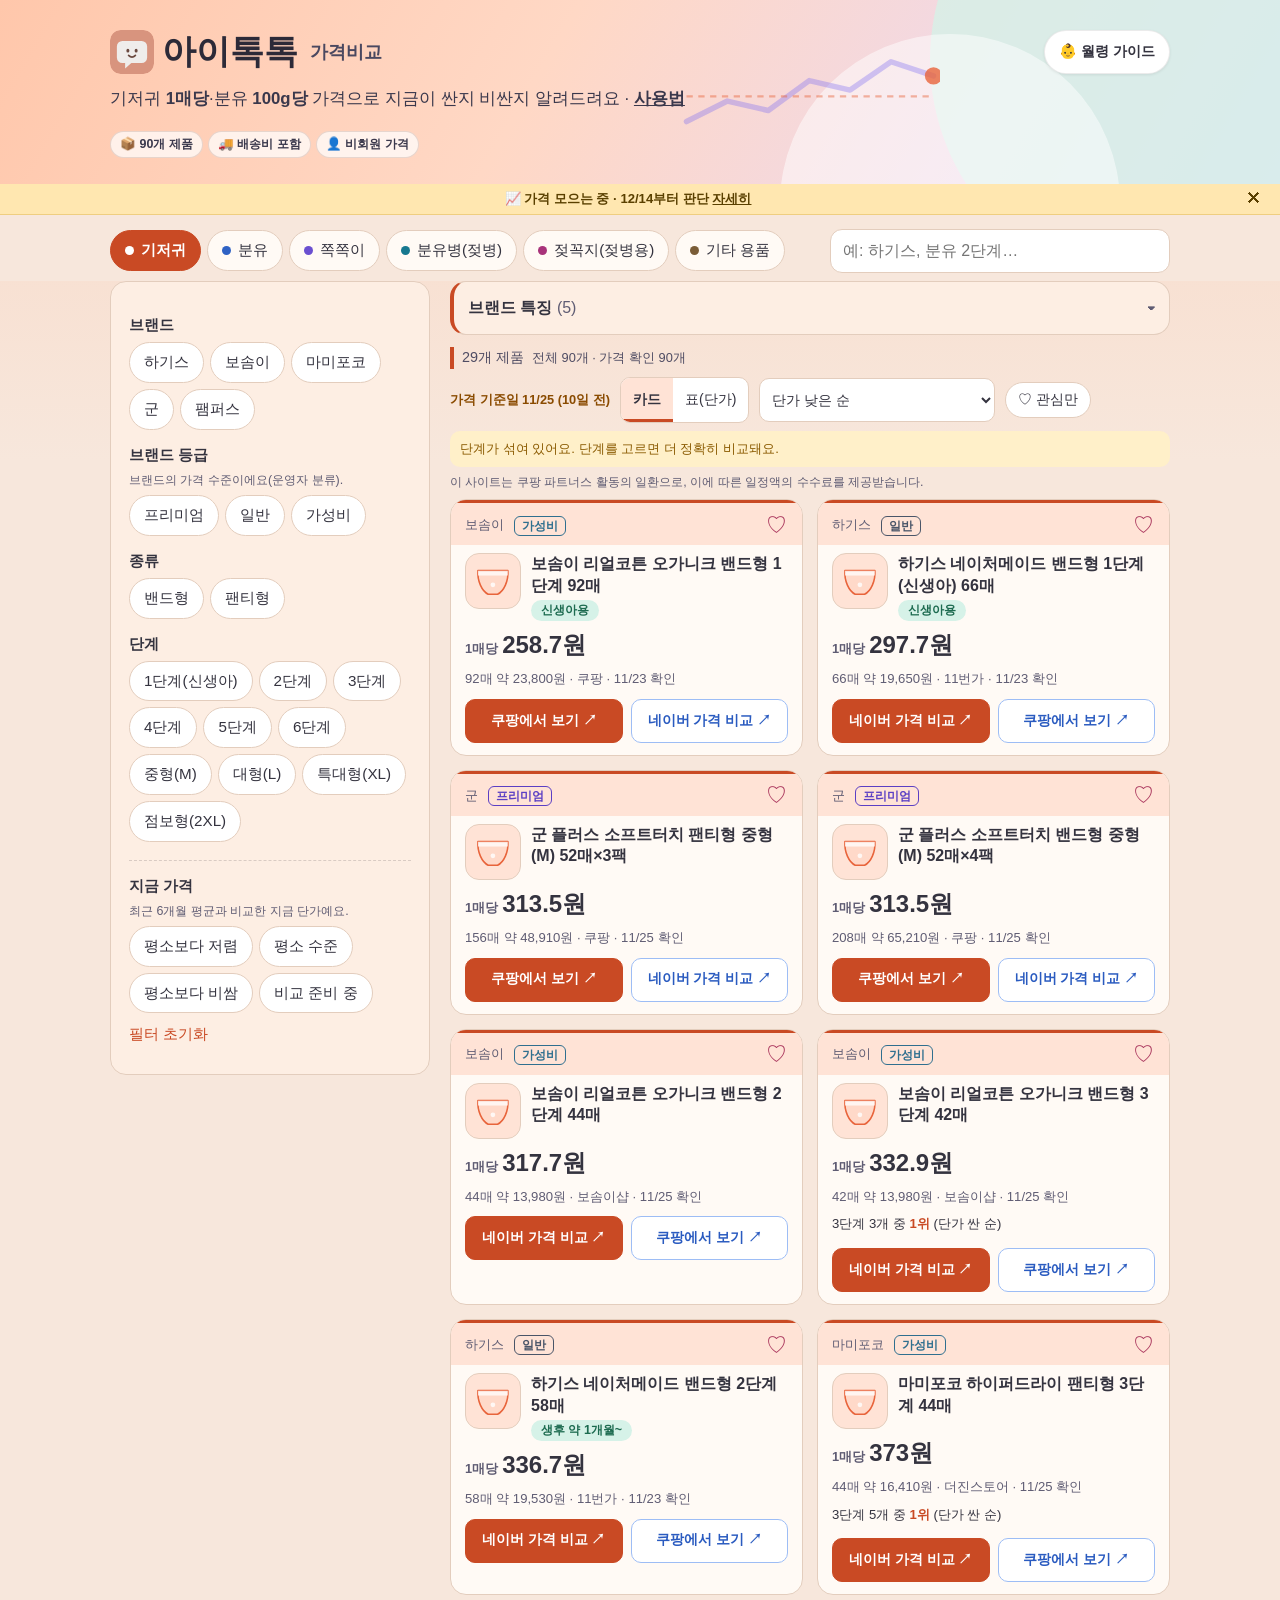
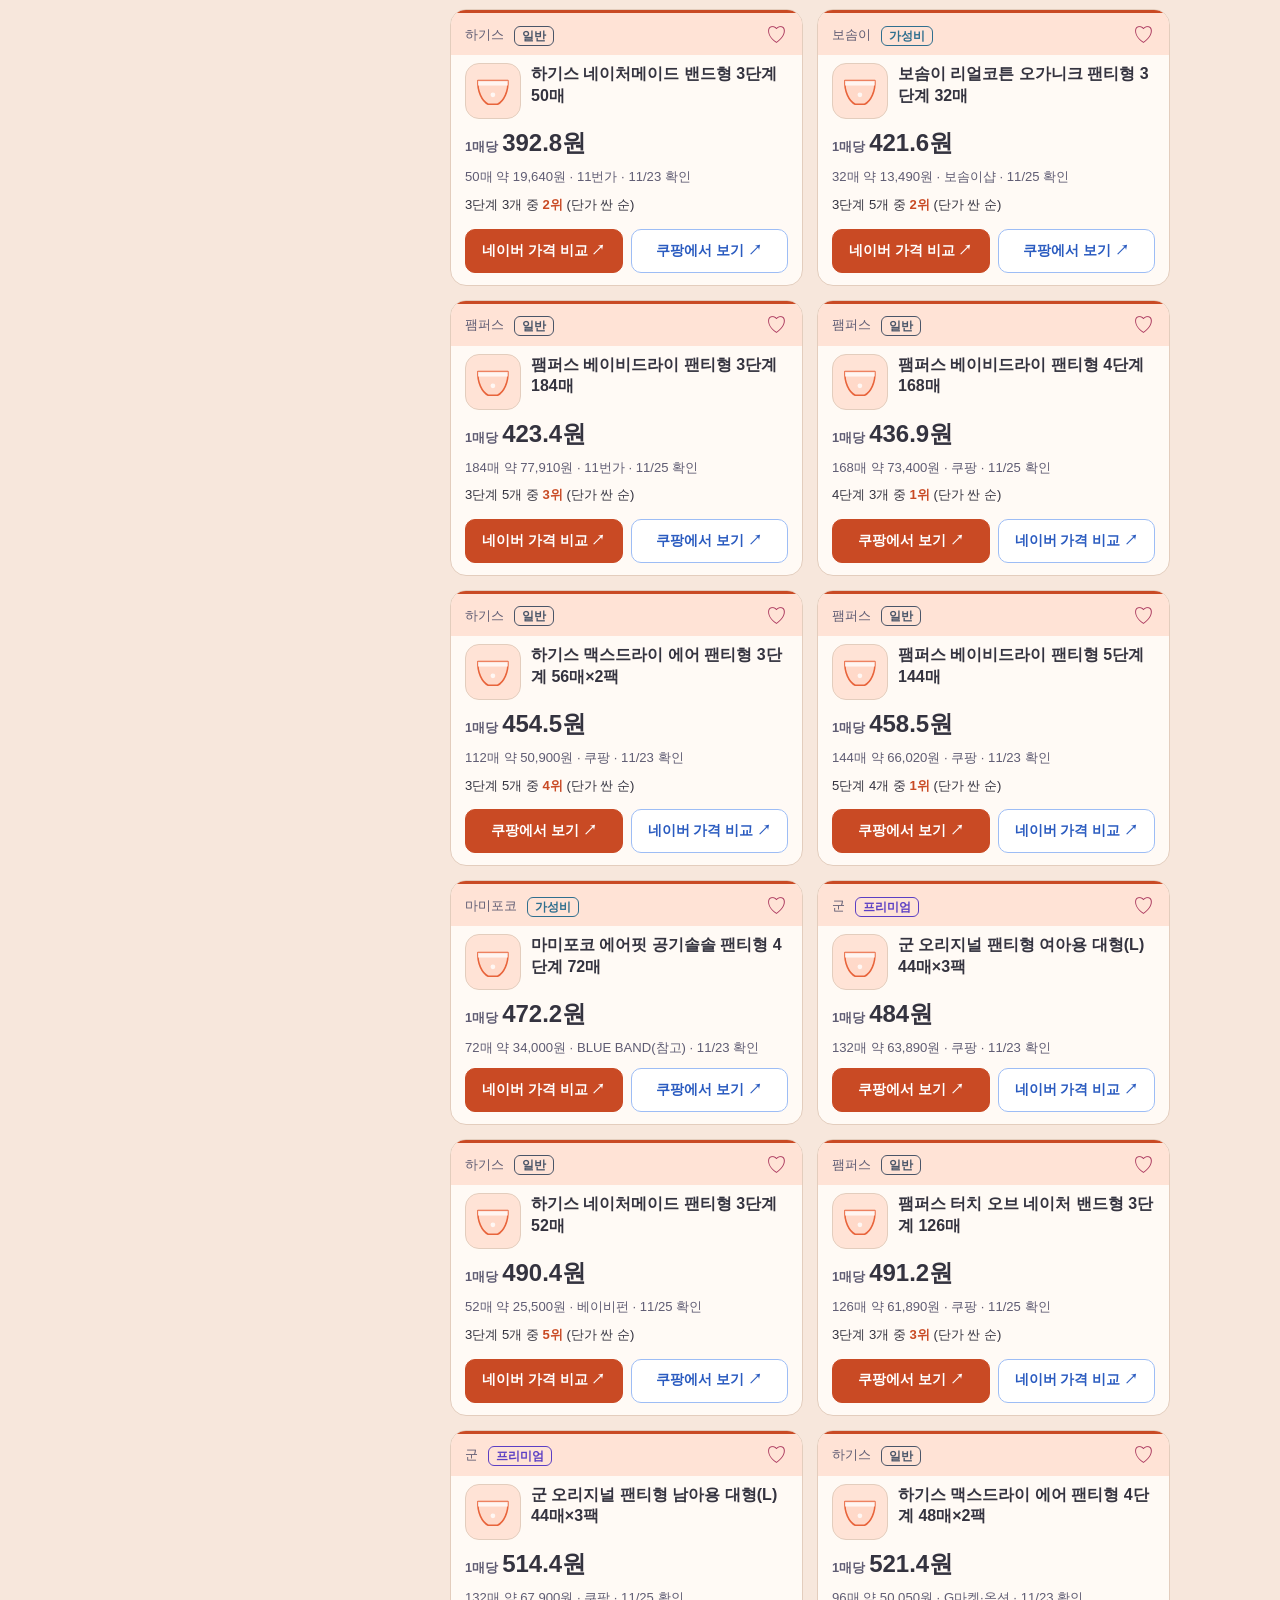
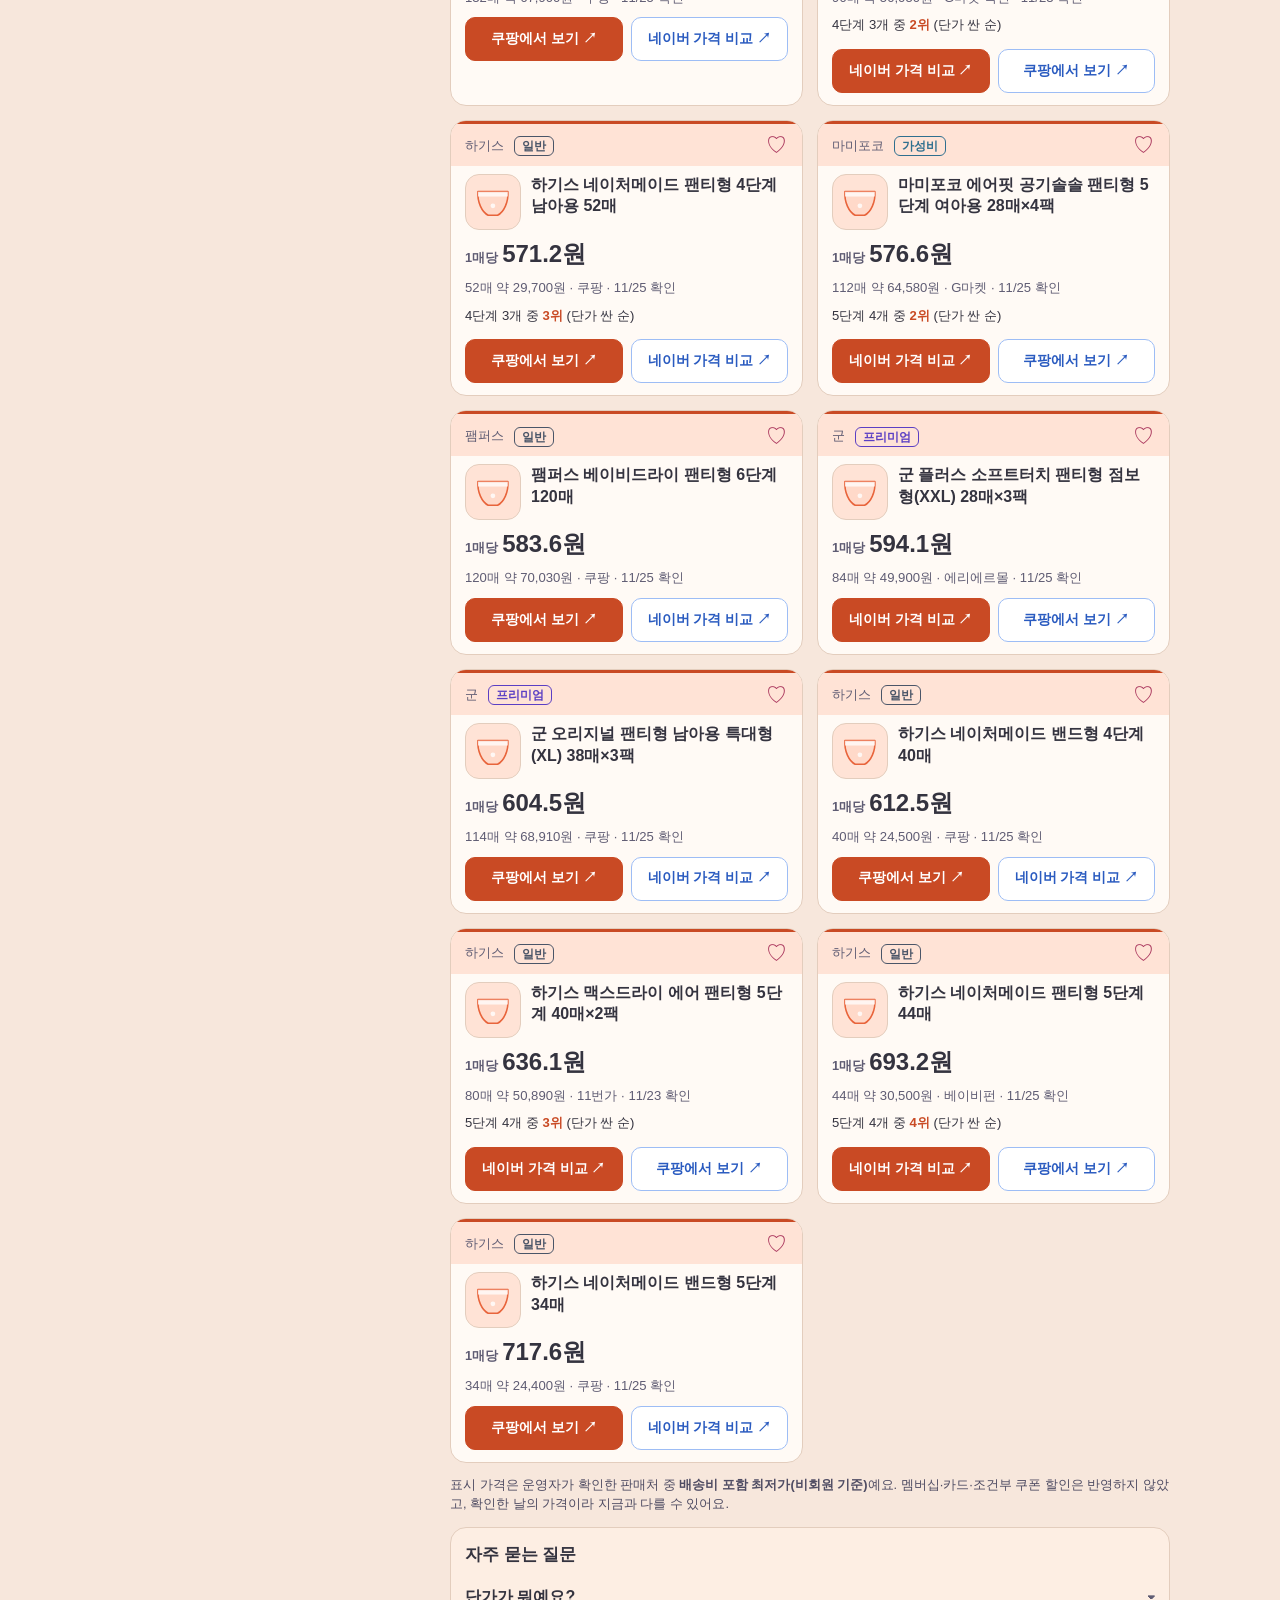
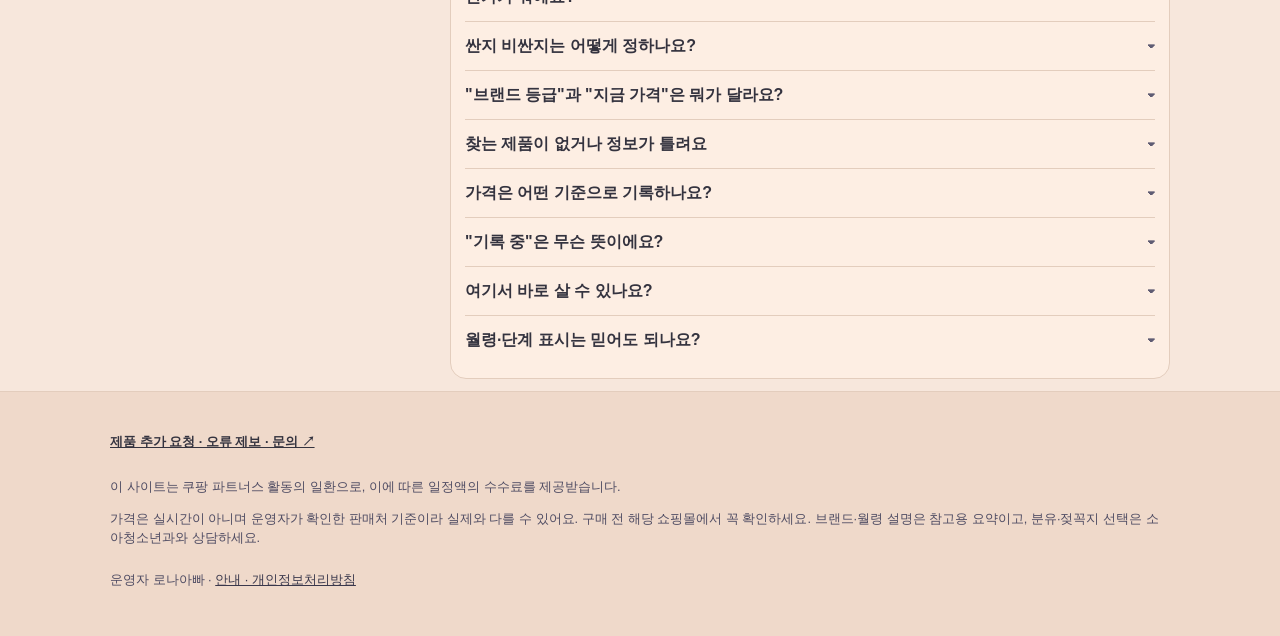
==== index.html @ 9c6a25cf "디자인 개선(흰 바탕 줄이기·배너 강화) 병합: 첫 화면 정리·모바일 표 변경과 충돌 해결 Co-Authored-By: Claude Sonnet 5.5 <noreply@anthro" ====
<!doctype html>
<html lang="ko">
<head>
  <meta charset="utf-8">
  <meta name="viewport" content="width=device-width, initial-scale=1, viewport-fit=cover">
  <title>아이톡톡 | 육아용품 가격비교</title>
  <meta name="theme-color" content="#d8947e">
  <meta property="og:type" content="website">
  <meta property="og:title" content="아이톡톡 – 육아용품 가격비교">
  <meta property="og:site_name" content="아이톡톡">
  <meta property="og:url" content="https://gain1541.github.io/my-website/">
  <meta property="og:locale" content="ko_KR">
  <meta property="og:image" content="https://gain1541.github.io/my-website/img/og.jpg">
  <meta property="og:image:width" content="1200">
  <meta property="og:image:height" content="630">
  <meta property="og:image:alt" content="아이톡톡 육아용품 가격비교">
  <meta name="twitter:card" content="summary_large_image">
  <meta property="og:description" content="기저귀 1매당·분유 100g당 가격으로 지금 사도 되는지 확인하세요.">
  <link rel="icon" href="data:image/svg+xml,%3Csvg xmlns=%22http://www.w3.org/2000/svg%22 viewBox=%220 0 64 64%22%3E%3Crect width=%2264%22 height=%2264%22 rx=%2215%22 fill=%22%23D8947E%22/%3E%3Cpath d=%22M18 16h28a8 8 0 0 1 8 8v16a8 8 0 0 1-8 8H31l-9 8v-8h-4a8 8 0 0 1-8-8V24a8 8 0 0 1 8-8z%22 fill=%22%23EFEDEB%22/%3E%3Cellipse cx=%2226%22 cy=%2230%22 rx=%222.2%22 ry=%222.8%22 fill=%22%236B4A40%22/%3E%3Cellipse cx=%2238%22 cy=%2230%22 rx=%222.2%22 ry=%222.8%22 fill=%22%236B4A40%22/%3E%3Cpath d=%22M27 37q5 5 10 0%22 stroke=%22%236B4A40%22 stroke-width=%222.4%22 fill=%22none%22 stroke-linecap=%22round%22/%3E%3C/svg%3E">
  <link rel="apple-touch-icon" href="img/icon-180.png">
  <meta name="description" content="아이톡톡 가격비교: 기저귀·분유·쪽쪽이·젖병 등 육아용품의 시장 최저 단가 추이를 보고, 지금 가격이 싼지 비싼지 확인하세요.">
  <link rel="stylesheet" href="css/style.css?v=20261127d">
</head>
<body>
  <header class="top">
    <div class="wrap top-in">
      <div>
        <h1><svg class="logo" aria-hidden="true" xmlns="http://www.w3.org/2000/svg" viewBox="0 0 64 64"><rect width="64" height="64" rx="15" fill="#D8947E"/><path d="M18 16h28a8 8 0 0 1 8 8v16a8 8 0 0 1-8 8H31l-9 8v-8h-4a8 8 0 0 1-8-8V24a8 8 0 0 1 8-8z" fill="#EFEDEB"/><ellipse cx="26" cy="30" rx="2.2" ry="2.8" fill="#6B4A40"/><ellipse cx="38" cy="30" rx="2.2" ry="2.8" fill="#6B4A40"/><path d="M27 37q5 5 10 0" stroke="#6B4A40" stroke-width="2.4" fill="none" stroke-linecap="round"/></svg>아이톡톡 <small>가격비교</small></h1>
        <p class="sub"><span class="long">기저귀 <b>1매당</b>·분유 <b>100g당</b> 가격으로 지금이 싼지 비싼지 알려드려요</span><span class="short"><b>1매당·100g당</b> 단가로 싼지 비싼지 확인</span> · <a href="#faq">사용법</a></p>
        <div class="hero-chips" id="heroChips" aria-label="이 사이트 기준"><span id="heroCount">📦 제품 추적 중</span><span>🚚 배송비 포함</span><span>👤 비회원 가격</span></div>
      </div>
      <button id="openGuide" class="gbtn" type="button" aria-haspopup="dialog">👶 월령 가이드</button>
    </div>
  </header>

  <div id="sampleNotice" class="notice" role="region" aria-label="안내" hidden>
    <span id="noticeText"></span>
    <button id="noticeClose" type="button" aria-label="안내 닫기">✕</button>
  </div>

  <div class="stick" id="stick" role="region" aria-label="카테고리와 검색">
    <div class="wrap">
      <nav class="tabs" id="tabs" aria-label="카테고리"></nav>
      <div class="bar">
        <label class="search">
          <span class="sr">검색</span>
          <input id="q" type="search" name="q" autocomplete="off" spellcheck="false" placeholder="예: 하기스, 분유 2단계…" enterkeyhint="search">
        </label>
        <button id="openFilter" class="fbtn" type="button" aria-haspopup="dialog">필터<span id="fCount" class="fcount" hidden></span></button>
      </div>
      <div class="quick" id="quick" aria-label="브랜드 빠른 선택"></div>
    </div>
  </div>

  <main class="wrap">
    <div class="layout">
      <aside class="side" id="side" aria-label="필터">
        <section class="panel" id="filters" role="dialog" aria-label="필터">
          <div class="sheet-head">
            <b>필터</b>
            <button id="sheetClose" type="button" aria-label="닫기">✕</button>
          </div>
          <div class="group"><b>브랜드</b><div class="chips" id="fBrand"></div></div>
          <div class="group"><b>브랜드 등급</b><p class="ghint">브랜드의 가격 수준이에요(운영자 분류).</p><div class="chips" id="fTier"></div></div>
          <div class="group"><b>종류</b><div class="chips" id="fType"></div></div>
          <div class="group"><b>단계</b><div class="chips" id="fStage"></div></div>
          <div class="group sep"><b>지금 가격</b><p class="ghint">최근 6개월 평균과 비교한 지금 단가예요.</p><div class="chips" id="fJudge"></div></div>
          <button id="reset" class="link" type="button">필터 초기화</button>
          <div class="sheet-foot">
            <button id="resetM" class="btn" type="button">초기화</button>
            <button id="applyM" class="btn primary" type="button">제품 보기</button>
          </div>
        </section>
      </aside>

      <div class="content">
        <details id="brandInfo" class="panel brandbox">
          <summary>브랜드 특징 <span id="brandCount" class="muted"></span></summary>
          <div class="brands" id="brands"></div>
        </details>

        <div class="crossnote" id="crossNote" role="status" hidden></div>
        <div class="listhead">
          <div class="lh-left"><div class="count" id="count" role="status" aria-live="polite"></div><div class="totals" id="totals"></div></div>
          <div class="lh-right">
            <span id="asof" class="asof" hidden></span>
            <div class="viewtoggle" id="viewToggle" role="group" aria-label="보기 방식"><button type="button" data-view="card" aria-pressed="true">카드</button><button type="button" data-view="table" aria-pressed="false">표(단가)</button></div>
            <label class="sortbox"><span class="sr">정렬</span><select id="sort"><option value="diff">평균 대비 싼 순</option><option value="unit">단가 낮은 순</option><option value="name">이름순</option></select></label>
            <button id="favToggle" class="achip fav" type="button" aria-pressed="false">♡ 관심만</button>
          </div>
        </div>
        <p class="sorthint" id="sortHint" hidden>단계가 섞여 있어요. 단계를 고르면 더 정확히 비교돼요.</p>
        <p class="affline" id="affTop" hidden></p>
        <div class="active" id="active"></div>
        <h2 class="sr">제품 목록</h2>
        <section class="grid" id="grid"><p class="empty">불러오는 중…</p></section>
        <p class="listnote">표시 가격은 운영자가 확인한 판매처 중 <b>배송비 포함 최저가(비회원 기준)</b>예요. 멤버십·카드·조건부 쿠폰 할인은 반영하지 않았고, 확인한 날의 가격이라 지금과 다를 수 있어요.</p>
        <div class="empty" id="empty" hidden>
          <p id="emptyMsg">조건에 맞는 제품이 없어요.</p>
          <p class="ghint">이렇게 찾아보세요: 카테고리를 눌러 전체 제품을 볼 수 있어요.</p>
          <div class="chips" id="emptySuggest"></div>
          <a class="btn req-link req-only" target="_blank" rel="noopener noreferrer" href="#" hidden>찾는 제품 요청하기</a>
          <button id="emptyReset" class="btn primary" type="button">필터 모두 지우기</button>
        </div>

        <section class="panel faq" id="faq">
          <h2>자주 묻는 질문</h2>
          <details>
            <summary>단가가 뭐예요?</summary>
            <p>팩 구성이 달라도 비교할 수 있게 <b>기저귀·물티슈는 1매당, 분유는 100g당, 젖병·쪽쪽이는 1개당</b> 가격으로 환산한 값이에요. 예를 들어 66매 19,650원이면 1매당 약 297.7원이에요.</p>
          </details>
          <details>
            <summary>싼지 비싼지는 어떻게 정하나요?</summary>
            <p>운영자가 확인한 판매처 중 <b>배송비 포함 최저가</b>를 단가로 기록하고, 최근 6개월 평균과 비교해요. 평균보다 5% 이상 낮으면 <span class="badge cheap">저렴</span>, 5% 이상 높으면 <span class="badge pricey">비쌈</span>, 그 사이는 <span class="badge normal">보통</span>이에요.</p>
          </details>
          <details>
            <summary>"브랜드 등급"과 "지금 가격"은 뭐가 달라요?</summary>
            <p><b>브랜드 등급</b>(프리미엄·일반·가성비)은 브랜드의 평소 가격 수준이라 잘 바뀌지 않아요. <b>지금 가격</b>(저렴·보통·비쌈)은 이 제품의 지금 단가가 <b>평소보다</b> 싼지를 보여줘서 날마다 달라질 수 있어요. 가성비 브랜드라도 지금은 비쌀 수 있고, 프리미엄 브랜드가 세일 중일 수도 있어요.</p>
          </details>
          <details class="req-only" hidden>
            <summary>찾는 제품이 없거나 정보가 틀려요</summary>
            <p>제품 추가 요청, 가격·정보 오류 제보, 문의를 받고 있어요. <a class="req-link" target="_blank" rel="noopener noreferrer" href="#">요청·제보하기 ↗</a><br>연락처는 답변이 꼭 필요할 때만 적어 주세요.</p>
          </details>
          <details>
            <summary>가격은 어떤 기준으로 기록하나요?</summary>
            <p>여러 쇼핑몰 중 <b>배송비를 포함한 최저가</b>를 기록해요. 멤버십(쿠팡 로켓와우 등) 혜택, 카드·적립, 조건부 쿠폰은 <b>빼고</b> 누구나 살 수 있는 가격(비회원 기준)으로 맞춰요(조건 없는 즉시할인은 포함). 그래서 <b>쿠팡 와우 회원은 로켓배송 상품의 배송비가 무료라 실제로는 더 저렴할 수 있어요.</b> 최저가를 낸 판매처는 제품 화면에 함께 표시해요.</p>
          </details>
          <details>
            <summary>"기록 중"은 무슨 뜻이에요?</summary>
            <p>가격 기록이 <b>4회 미만이거나 3주 미만</b>이면 정확한 비교가 어려워 판단을 미뤄요. 지금은 기록을 쌓는 중이라 대부분 이 상태예요. 현재 가격은 카드의 <b>네이버 가격 보기</b>로 바로 확인하세요.</p>
          </details>
          <details>
            <summary>여기서 바로 살 수 있나요?</summary>
            <p>아니요. 이 사이트는 가격을 비교해 알려드리고, 구매는 네이버·쿠팡으로 이동해서 해요. 쿠팡 링크는 쿠팡 파트너스 활동의 일환으로 운영자가 수수료를 받을 수 있어요. 가격은 실시간이 아니니 구매 전 꼭 확인하세요.</p>
          </details>
          <details>
            <summary>월령·단계 표시는 믿어도 되나요?</summary>
            <p>쇼핑몰 판매 페이지에 적힌 표기를 옮긴 참고용이에요. 아기마다 달라서 기저귀는 체중 기준을 포장에서 꼭 확인하세요.</p>
          </details>
        </section>
      </div>
    </div>
  </main>

  <footer class="foot">
    <div class="wrap">
      <p class="req-only" hidden><a class="req-link" target="_blank" rel="noopener noreferrer" href="#">제품 추가 요청 · 오류 제보 · 문의 ↗</a></p>
      <p id="affNote" hidden></p>
      <p>가격은 실시간이 아니며 운영자가 확인한 판매처 기준이라 실제와 다를 수 있어요. 구매 전 해당 쇼핑몰에서 꼭 확인하세요. 브랜드·월령 설명은 참고용 요약이고, 분유·젖꼭지 선택은 소아청소년과와 상담하세요.</p>
      <p class="policy-links">운영자 로나아빠 · <a href="policy.html">안내 · 개인정보처리방침</a></p>
    </div>
  </footer>

  <button id="toTop" class="fab" type="button" aria-label="맨 위로" hidden>↑</button>

  <div class="modal" id="modal" hidden>
    <div class="sheet" role="dialog" aria-modal="true" aria-labelledby="mTitle">
      <button class="close" id="mClose" aria-label="닫기">✕</button>
      <div id="mBody"></div>
    </div>
  </div>

  <div class="modal" id="guide" hidden>
    <div class="sheet" role="dialog" aria-modal="true" aria-labelledby="gTitle">
      <button class="close" id="gClose" aria-label="닫기">✕</button>
      <h2 id="gTitle">👶 월령 가이드</h2>
      <p class="gsub">우리 아기 월령을 고르면 맞는 제품을 한눈에 보여드려요.</p>
      <div class="chips gbands" id="gBands"></div>
      <div id="gBody"></div>
    </div>
  </div>

<div class="inq-modal" id="inqModal" hidden>
    <div class="inq-backdrop" data-inq-close></div>
    <div class="inq-card" role="dialog" aria-modal="true" aria-labelledby="inqTitle">
      <div class="inq-grab" aria-hidden="true"></div>
      <button class="inq-close" type="button" aria-label="닫기" data-inq-close>
        <svg viewBox="0 0 24 24" aria-hidden="true"><path d="M6 6l12 12M18 6L6 18"/></svg>
      </button>

      <form id="inqForm" novalidate action="https://docs.google.com/forms/d/e/1FAIpQLScT72Vj0wiB9EoNTeXDLYDiHyTHOZSI8apM4aVmS5r4zYrEsQ/formResponse" method="POST" target="inqSink">
        <h2 id="inqTitle">요청 · 문의</h2>
        <p class="inq-lead">1분이면 작성할 수 있어요 · 필수 항목만 채워 주세요</p>

        <fieldset class="inq-field">
          <legend>어떤 내용인가요? <b class="inq-req">*</b></legend>
          <div class="inq-chips" role="radiogroup" aria-label="문의 유형">
            <label class="inq-chip"><input type="radio" name="entry.431515580" value="제품 추가 요청" required><span>제품 추가 요청</span></label>
            <label class="inq-chip"><input type="radio" name="entry.431515580" value="가격·정보 오류 제보"><span>가격·정보 오류 제보</span></label>
            <label class="inq-chip"><input type="radio" name="entry.431515580" value="기타 문의"><span>기타 문의</span></label>
          </div>
        </fieldset>

        <div class="inq-field">
          <label for="inqProduct">제품명 또는 브랜드 <span class="inq-hint">선택</span></label>
          <input id="inqProduct" type="text" name="entry.1527196073" placeholder="예: 하기스 네이처메이드 4단계…" autocomplete="off">
        </div>

        <div class="inq-field">
          <label for="inqDetail">자세한 내용 <b class="inq-req">*</b> <span class="inq-hint">참고 링크·용량·단계를 함께 적어 주세요</span></label>
          <textarea id="inqDetail" name="entry.1979785717" required placeholder="예: 5단계 66매 구성도 같이 비교해 주세요…"></textarea>
        </div>

        <div class="inq-field">
          <label for="inqEmail">답변 받을 이메일 <span class="inq-hint">선택 · 답변이 필요할 때만</span></label>
          <input id="inqEmail" type="email" name="entry.225605618" placeholder="you@example.com" autocomplete="email" inputmode="email" spellcheck="false">
        </div>

        <div class="inq-hp" aria-hidden="true"><input type="text" name="inq_hp" tabindex="-1" autocomplete="off"></div>
        <input type="hidden" name="fvv" value="1">
        <input type="hidden" name="pageHistory" value="0">

        <p class="inq-err" id="inqErr" role="alert" hidden></p>
        <p class="inq-note">내용은 Google 설문(Google Forms)으로 전달돼요. 이메일은 선택 항목이며 답변 목적으로만 쓰고, 답변 후 삭제해요.</p>
        <button class="inq-submit" type="submit">보내기</button>
        <p class="inq-alt"><a href="https://docs.google.com/forms/d/e/1FAIpQLScT72Vj0wiB9EoNTeXDLYDiHyTHOZSI8apM4aVmS5r4zYrEsQ/viewform" target="_blank" rel="noopener noreferrer">전송이 안 되면 구글폼으로 직접 열기 ↗</a></p>
      </form>

      <div class="inq-done" id="inqDone" hidden>
        <div class="inq-done-ic" aria-hidden="true"><svg viewBox="0 0 24 24"><path d="M4.5 12.5l5.2 5L19.5 6.8"/></svg></div>
        <h2>잘 보냈어요!</h2>
        <p>확인 후 반영할게요.<br>이메일을 남기셨다면 필요할 때 연락드려요.</p>
        <div class="inq-done-actions">
          <button class="inq-btn inq-btn-primary" type="button" data-inq-close>닫기</button>
          <button class="inq-btn inq-btn-ghost" type="button" data-inq-again>하나 더 보내기</button>
        </div>
      </div>
    </div>
  </div>
  <iframe name="inqSink" id="inqSink" title="제출 결과" hidden></iframe>

  <script src="js/app.js?v=20261127d"></script>
  <script src="js/inquiry.js?v=20261127d" defer></script>
</body>
</html>
---- css/style.css ----
:root{
  --bg:#f7e7dc; --card:#fffaf5; --ink:#34333f; --muted:#5f5c73; --line:#e3cdbd;
  --peach:#ffe3d6; --mint:#d6f2e8; --sky:#dbe9ff; --lav:#e8e0ff;
  --cheap:#1d6f52; --cheap-bg:#d6f2e8; --pricey:#b3322e; --pricey-bg:#ffdcdc; --normal:#555a66; --normal-bg:#ececf1;
  --pend:#8a5a00; --pend-bg:#fff0c9;
  --accent:#c94a24; --radius:16px;
}
*{box-sizing:border-box}
html{-webkit-text-size-adjust:100%}
body{margin:0;background:var(--bg);color:var(--ink);font-family:-apple-system,BlinkMacSystemFont,"Apple SD Gothic Neo","Noto Sans KR","Malgun Gothic",sans-serif;line-height:1.5;font-size:16px}
.wrap{max-width:1100px;margin:0 auto;padding:0 14px}
.sr{position:absolute;width:1px;height:1px;overflow:hidden;clip:rect(0 0 0 0)}
.muted{color:var(--muted);font-weight:400}
button{font:inherit;color:inherit;cursor:pointer}
a{color:inherit}

.top{background:linear-gradient(135deg,var(--peach),var(--lav));padding:12px 0 10px}
.top h1{margin:0;font-size:1.2rem;line-height:1.3}
.sub{margin:2px 0 0;color:#4f4d63;font-size:.85rem}
.notice{position:relative;background:#fff3cd;color:#6b4e00;font-size:.82rem;padding:7px 40px 7px 14px;line-height:1.4}
.notice button{position:absolute;right:4px;top:50%;transform:translateY(-50%);width:36px;height:36px;border:0;background:none;font-size:1rem}

/* 상단 고정 바 */
.stick{position:sticky;top:0;z-index:20;background:var(--bg);border-bottom:1px solid var(--line);padding:8px 0 8px}
.tabs{display:flex;gap:6px;overflow-x:auto;scrollbar-width:none;padding-bottom:2px}
.tabs::-webkit-scrollbar,.quick::-webkit-scrollbar{display:none}
.tab{flex:0 0 auto;border:1px solid var(--line);background:var(--card);padding:8px 14px;min-height:40px;border-radius:999px;font-size:.95rem}
.tab.on{background:var(--accent);border-color:var(--accent);color:#fff;font-weight:700}
.bar{display:flex;gap:8px;margin-top:8px}
.search{flex:1;min-width:0}
input,select{font:inherit;font-size:16px;padding:0 12px;height:44px;border:1px solid var(--line);border-radius:12px;background:#fff;color:var(--ink);min-width:0;width:100%}
.fbtn{flex:0 0 auto;height:44px;padding:0 16px;border:1px solid var(--line);border-radius:12px;background:#fff;font-weight:700;display:flex;align-items:center;gap:6px}
.fcount{background:var(--accent);color:#fff;border-radius:999px;min-width:20px;height:20px;font-size:.75rem;display:inline-flex;align-items:center;justify-content:center;padding:0 6px}
.quick{display:flex;gap:6px;overflow-x:auto;scrollbar-width:none;margin-top:8px;padding-bottom:2px}

/* 칩 */
.chips{display:flex;flex-wrap:wrap;gap:6px}
.chip{border:1px solid var(--line);background:#fff;padding:8px 14px;min-height:40px;border-radius:999px;font-size:.95rem;white-space:nowrap}
.chip.on{background:var(--sky);border-color:#9dbdf5;font-weight:700}
.quick .chip{min-height:36px;padding:6px 13px;flex:0 0 auto}
.link{background:none;border:0;color:var(--accent);padding:10px 0;font-size:.95rem}

/* 패널 */
.panel{background:var(--card);border:1px solid var(--line);border-radius:var(--radius);padding:14px;margin-bottom:12px}
summary{cursor:pointer;font-weight:700;list-style:none;min-height:24px}
summary::-webkit-details-marker{display:none}
summary::after{content:"▾";float:right;color:var(--muted)}
details[open]>summary::after{content:"▴"}
.brands{display:grid;grid-template-columns:1fr;gap:10px;margin-top:10px}
.brand{background:var(--bg);border:1px solid var(--line);border-radius:12px;padding:12px}
.brand h3{margin:0;font-size:1rem}
.brand .tag{color:var(--muted);font-size:.85rem;margin:2px 0 6px}
.brand ul{margin:0;padding-left:18px;font-size:.88rem}
.how ul{margin:10px 0 0;padding-left:18px;font-size:.92rem}

/* 필터 패널: 모바일은 바텀시트 */
.field{display:flex;flex-direction:column;gap:4px;font-size:.9rem;color:var(--muted)}
.group{margin-top:14px}
.group>b{display:block;font-size:.92rem;margin-bottom:6px}
.side{display:none;position:fixed;inset:0;z-index:40;background:rgba(40,35,60,.5);align-items:flex-end}
.side.open{display:flex}
.side .panel{width:100%;max-height:88vh;overflow:auto;border-radius:20px 20px 0 0;margin:0;padding:16px 16px 0;border:0}
.sheet-head{display:flex;justify-content:space-between;align-items:center;margin-bottom:10px}
.sheet-head b{font-size:1.1rem}
.sheet-head button{border:0;background:var(--normal-bg);width:44px;height:44px;border-radius:50%}
.sheet-foot{position:sticky;bottom:0;background:#fff;display:flex;gap:8px;padding:12px 0 calc(12px + env(safe-area-inset-bottom));margin-top:8px;border-top:1px solid var(--line)}
.sheet-foot .btn{flex:1}
#reset{display:none}

/* 목록 */
.listhead{margin:4px 0 8px}
.count{color:var(--muted);font-size:.9rem}
.active{display:flex;flex-wrap:wrap;gap:6px;margin-top:6px}
.active:empty{display:none}
.achip{border:1px solid #9dbdf5;background:var(--sky);border-radius:999px;padding:4px 10px;font-size:.85rem;min-height:32px}
.grid{display:grid;grid-template-columns:1fr;gap:10px;margin-bottom:12px}
.card{background:var(--card);border:1px solid var(--line);border-radius:var(--radius);padding:12px 14px;cursor:pointer;display:flex;flex-direction:column;gap:6px}
.card:focus-visible{outline:3px solid #2f62c4}
.c-top,.c-mid,.c-bot{display:flex;align-items:center;justify-content:space-between;gap:10px}
.brandname{font-size:.82rem;color:var(--muted)}
.card h3{margin:0;font-size:1rem;line-height:1.35}
.price{font-size:1.5rem;font-weight:800;white-space:nowrap}
.price small{font-size:.8rem;color:var(--muted);font-weight:600;margin-right:4px}
.price.none{font-size:1.05rem;color:var(--muted)}
.unit{font-size:.82rem;color:var(--muted)}
.diff{font-size:.85rem;font-weight:700}
.diff.cheap{color:var(--cheap)}.diff.pricey{color:var(--pricey)}.diff.normal{color:var(--normal)}.diff.pending{color:var(--pend)}
.low{font-size:.78rem;color:var(--cheap);font-weight:700}
svg.spark{width:42%;max-width:130px;height:34px;flex:0 0 auto}
.mini{font-size:.85rem;color:#2a5bc0;font-weight:700;text-decoration:none;padding:8px 0 8px 10px;white-space:nowrap}
.card.nodata{background:#fffdfb}

.tier{display:inline-block;font-size:.74rem;font-weight:700;padding:1px 8px;border-radius:999px;vertical-align:middle;margin-left:4px}
.tier.hi{background:var(--lav);color:#5b3fc4}
.tier.mid{background:var(--sky);color:#2455a8}
.tier.low{background:var(--mint);color:var(--cheap)}
.badge{display:inline-block;padding:2px 10px;border-radius:999px;font-size:.78rem;font-weight:700;white-space:nowrap}
.badge.cheap{background:var(--cheap-bg);color:var(--cheap)}
.badge.pricey{background:var(--pricey-bg);color:var(--pricey)}
.badge.normal{background:var(--normal-bg);color:var(--normal)}
.badge.pending{background:var(--pend-bg);color:var(--pend)}

.empty{text-align:center;color:var(--muted);padding:28px 0}
.btn{text-align:center;text-decoration:none;padding:0 14px;min-height:46px;display:inline-flex;align-items:center;justify-content:center;border-radius:12px;border:1px solid var(--line);color:var(--ink);background:#fff;font-weight:700}
.btn.primary{background:var(--accent);border-color:var(--accent);color:#fff}
.foot{background:#fff;border-top:1px solid var(--line);padding:14px 0 24px;color:var(--muted);font-size:.8rem}
.fab{position:fixed;right:14px;bottom:calc(16px + env(safe-area-inset-bottom));width:46px;height:46px;border-radius:50%;border:0;background:var(--ink);color:#fff;font-size:1.2rem;z-index:15;box-shadow:0 4px 12px rgba(0,0,0,.25)}

/* 상세(바텀시트) */
.modal{position:fixed;inset:0;background:rgba(40,35,60,.5);display:flex;align-items:flex-end;justify-content:center;z-index:50}
.modal[hidden]{display:none}
.sheet{background:#fff;width:100%;max-width:720px;max-height:92vh;overflow:auto;border-radius:20px 20px 0 0;padding:18px 16px 0;position:relative}
.close{position:absolute;right:12px;top:12px;border:0;background:var(--normal-bg);width:44px;height:44px;border-radius:50%;font-size:1rem}
.sheet h2{margin:0 44px 4px 0;font-size:1.1rem}
.stats{display:grid;grid-template-columns:repeat(2,1fr);gap:8px;margin:12px 0}
.stat{background:var(--bg);border-radius:12px;padding:10px}
.stat small{color:var(--muted);display:block;font-size:.78rem}
.stat b{font-size:1.05rem}
svg.chart{width:100%;height:auto;display:block;background:var(--bg);border-radius:12px}
.verdict{margin:8px 0;padding:10px 12px;border-radius:12px;font-weight:700}
.verdict.cheap{background:var(--cheap-bg);color:var(--cheap)}
.verdict.pricey{background:var(--pricey-bg);color:var(--pricey)}
.verdict.normal{background:var(--normal-bg);color:var(--normal)}
.verdict.pending{background:var(--pend-bg);color:var(--pend)}
.basis{font-size:.8rem;color:var(--muted);margin:8px 0 0}
.btns{display:flex;gap:8px;flex-wrap:wrap;position:sticky;bottom:0;background:#fff;padding:10px 0 calc(10px + env(safe-area-inset-bottom));margin-top:10px;border-top:1px solid var(--line)}
.btns .btn{flex:1 1 140px}
table{width:100%;border-collapse:collapse;margin:8px 0;font-size:.9rem}
th,td{padding:8px 6px;border-bottom:1px solid var(--line);text-align:left}
th{color:var(--muted);font-weight:600;font-size:.8rem}
td.r,th.r{text-align:right}
.binfo{margin:12px 0;font-size:.88rem;background:var(--bg);border-radius:12px;padding:10px 12px}
.binfo ul{margin:4px 0 0;padding-left:18px}

@media (min-width:600px){
  .grid{grid-template-columns:repeat(2,1fr)}
  .brands{grid-template-columns:repeat(2,1fr)}
}
@media (min-width:900px){
  .wrap{padding:0 20px}
  .top{padding:24px 0 20px}.top h1{font-size:2rem}.sub{font-size:1rem}
  .stick{position:static;border:0;padding-top:14px}
  .quick,.fbtn,.sheet-head,.sheet-foot,#sheetClose{display:none}
  .bar{max-width:420px}
  .layout{display:grid;grid-template-columns:320px minmax(0,1fr);gap:20px;align-items:start}
  .side{display:block;position:sticky;top:12px;inset:auto;background:none;max-height:calc(100vh - 24px);overflow:auto;z-index:1}
  .side .panel{max-height:none;border-radius:var(--radius);border:1px solid var(--line);padding:18px;margin-bottom:0}
  #reset{display:inline-block}
  .grid{grid-template-columns:repeat(auto-fill,minmax(240px,1fr));gap:14px}
  .modal{align-items:center}
  .sheet{border-radius:20px;padding-bottom:6px}
  .stats{grid-template-columns:repeat(4,1fr)}
  .fab{display:none}
}

.fcount[hidden]{display:none}
@media (max-width:899px){
  .stick{transition:transform .2s ease}
  .stick.hide{transform:translateY(-100%)}
}

/* 쿠팡 파트너스 안내: 버튼 바로 아래, 작지만 읽을 수 있는 크기 */
.btns .aff{flex-basis:100%;margin:0;text-align:center;font-size:.75rem;line-height:1.35;color:var(--muted)}

/* 개선: 목록 머리, 관심, 월령, FAQ */
.listhead{display:flex;flex-wrap:wrap;align-items:center;justify-content:space-between;gap:8px}
.lh-right{display:flex;align-items:center;gap:10px}
.asof{font-size:.8rem;color:var(--muted)}
.achip.fav{min-height:36px;padding:4px 12px;background:#fff;border-color:var(--line)}
.achip.fav.on{background:#ffe3ea;border-color:#f2a3b8;color:#a8325a;font-weight:700}
.c-right{display:flex;align-items:center;gap:4px}
.heart{border:0;background:none;font-size:1.3rem;line-height:1;padding:8px;margin:-8px -8px -8px 0;color:#a8325a;min-width:40px;min-height:40px}
.heart.on{color:#d6336c}
.age{align-self:flex-start;font-size:.78rem;background:var(--mint);color:#1d6b50;border-radius:999px;padding:1px 10px;font-weight:600}
.sheet h2+.age{margin:4px 0 0;display:inline-block}
.sub a{color:inherit;font-weight:700}
.btns .aff.warn{color:#8a5a00;font-weight:600}
.faq h2{margin:0 0 6px;font-size:1.05rem}
.faq details{border-top:1px solid var(--line);padding:2px 0}
.faq details:first-of-type{border-top:0}
.faq summary{padding:10px 0;font-weight:600}
.faq p{margin:0 0 12px;font-size:.92rem}
.stick .wrap{max-width:1100px}
.notice{text-align:center}
@media (min-width:900px){
  .stick .wrap{display:flex;align-items:center;gap:16px}
  .stick .tabs{flex:1}
  .stick .bar{margin:0;width:340px;max-width:none;flex:0 0 auto}
  .notice{padding-left:20px;padding-right:44px}
}

.sub .long{display:none}
@media (min-width:600px){.sub .long{display:inline}.sub .short{display:none}}

/* 제품 썸네일(아이콘/사진) */
.c-main{display:flex;gap:10px;align-items:flex-start}
.c-text{min-width:0;display:flex;flex-direction:column;gap:4px;align-items:flex-start}
.thumb{position:relative;flex:0 0 auto;width:56px;height:56px;border-radius:14px;background:#fff7f1;border:1px solid var(--line);overflow:hidden;display:flex;align-items:center;justify-content:center}
.thumb svg{width:70%;height:70%}
.thumb img{position:absolute;inset:0;width:100%;height:100%;object-fit:contain;background:#fff}
.thumb.formula{background:#f1f6ff}.thumb.pacifier{background:#f6f2ff}.thumb.bottle,.thumb.wipes{background:#f0fbf6}.thumb.tube{background:#fff2f5}
.thumb.big{width:84px;height:84px;border-radius:18px}
.m-head{display:flex;gap:12px;align-items:flex-start;margin-right:44px}
.m-head h2{margin-right:0}

/* 월령 가이드 */
.top-in{display:flex;align-items:center;justify-content:space-between;gap:10px}
.gbtn{flex:0 0 auto;border:1px solid rgba(0,0,0,.08);background:#fff;border-radius:999px;padding:9px 14px;min-height:44px;font-weight:700;font-size:.9rem;box-shadow:0 1px 3px rgba(0,0,0,.08)}
#guide .sheet{padding-bottom:18px}
#guide h2{margin:0 44px 2px 0}
#guide .gsub{padding-right:48px}
.gsub{margin:0 0 10px;color:var(--muted);font-size:.9rem}
.gbands{position:sticky;top:-18px;background:#fff;padding:8px 0;z-index:2}
.gsec{margin-top:16px}
.gsec h3{margin:0;font-size:1.02rem}
.gtip{margin:2px 0 6px;font-size:.85rem;color:var(--muted)}
.gempty{margin:6px 0;font-size:.88rem;color:var(--pend);background:var(--pend-bg);border-radius:10px;padding:8px 10px}
.axis{display:grid;grid-template-columns:1fr 120px;gap:10px;font-size:.75rem;color:var(--muted)}
.axis div{display:flex;justify-content:space-between}
.gitem{display:grid;grid-template-columns:1fr 120px;gap:10px;align-items:center;width:100%;text-align:left;background:#fff;border:1px solid var(--line);border-radius:12px;padding:10px 12px;margin-top:6px}
.gname{font-size:.92rem;line-height:1.35;min-width:0}
.gname small{display:block;color:var(--muted);font-size:.75rem}
.gname .age{font-style:normal;display:inline-block;margin-left:4px;font-size:.75rem;background:var(--mint);color:#1d6b50;border-radius:999px;padding:0 8px;font-weight:600}
.bar2{position:relative;height:10px;background:#efe6e0;border-radius:6px}
.bar2 i{position:absolute;top:0;bottom:0;background:var(--accent);border-radius:6px}
.bar2 i.open{background:linear-gradient(90deg,var(--accent),rgba(232,100,59,.25))}
.bar2 .hl{position:absolute;top:-4px;bottom:-4px;border:2px solid #7c6cf0;border-radius:6px;background:rgba(124,108,240,.12)}
@media (max-width:420px){.top h1{font-size:1.1rem}.gbtn{padding:8px 12px;font-size:.85rem}}

.top-in{display:grid;grid-template-columns:1fr auto;align-items:center;column-gap:10px}
.top-in>div{display:contents}
.top-in h1{grid-column:1;grid-row:1}
.gbtn{grid-column:2;grid-row:1}
.top-in .sub{grid-column:1/-1;grid-row:2}

/* 기저귀 체중 기준표 */
.wtable{margin:6px 0 8px;border:1px solid var(--line);border-radius:12px;padding:2px 12px;background:#fffdfb}
.wtable summary{padding:10px 0;font-weight:700;font-size:.92rem}
.wrow{margin:0 0 12px}
.wrow>b{font-size:.9rem}
.wchips{display:flex;flex-wrap:wrap;gap:6px;margin:6px 0 4px}
.wchips span{background:#fff;border:1px solid var(--line);border-radius:10px;padding:4px 10px;font-size:.85rem}
.wchips em{font-style:normal;color:var(--muted);margin-right:6px;font-size:.78rem}
.wrow small{display:block;color:var(--muted);font-size:.76rem;line-height:1.4}
.wnote{margin:6px 0;font-size:.82rem;color:var(--muted)}
.wnote.warn{color:var(--pend);background:var(--pend-bg);border-radius:10px;padding:8px 10px;margin-bottom:12px}

.top h1 small{font-size:.55em;font-weight:600;color:#5a5870;margin-left:4px;letter-spacing:0}

.top h1{display:flex;align-items:center;gap:8px}
.top h1 .logo{width:32px;height:32px;flex:0 0 auto;border-radius:8px}
@media (min-width:900px){.top h1 .logo{width:44px;height:44px;border-radius:11px}}

/* 브랜드 등급(고정 속성)과 지금 가격(변하는 판단) 구분 */
.tier{background:transparent;border:1px solid currentColor;border-radius:6px;font-weight:600;padding:0 7px;margin-left:6px}
.tier.hi{color:#5b3fc4;background:transparent}
.tier.mid{color:#4a5568;background:transparent}
.tier.low{color:#2f6f8f;background:transparent}
.ghint{margin:0 0 6px;font-size:.78rem;color:var(--muted);line-height:1.35}
.group.sep{margin-top:18px;padding-top:14px;border-top:1px dashed #d9cbc3}

[hidden]{display:none!important}
.req-inline{color:#2a5bc0;font-weight:700}
.foot .req-link{color:var(--ink);font-weight:700}

/* ===== 요청·문의 모달 (모바일은 바텀시트) ===== */
.inq-btn{display:inline-flex;align-items:center;justify-content:center;gap:6px;min-height:46px;padding:0 18px;border-radius:12px;border:1px solid var(--line);background:#fff;color:var(--ink);font:inherit;font-weight:700;text-decoration:none;cursor:pointer}
.inq-btn-primary{background:var(--accent);border-color:var(--accent);color:#fff}
.inq-modal{position:fixed;inset:0;z-index:80;display:flex;align-items:flex-end;justify-content:center}
.inq-backdrop{position:absolute;inset:0;background:rgba(40,35,60,.5)}
.inq-card{position:relative;background:#fff;width:100%;max-width:560px;max-height:92vh;overflow:auto;border-radius:20px 20px 0 0;padding:16px 18px calc(18px + env(safe-area-inset-bottom));box-shadow:0 -8px 30px rgba(40,35,60,.18);animation:inqUp .22s ease-out}
@keyframes inqUp{from{transform:translateY(18px);opacity:.6}to{transform:none;opacity:1}}
@media (prefers-reduced-motion:reduce){.inq-card{animation:none}}
.inq-grab{width:40px;height:4px;border-radius:2px;background:#ded3cc;margin:0 auto 12px}
.inq-close{position:absolute;right:14px;top:14px;width:44px;height:44px;border:0;border-radius:50%;background:var(--normal-bg,#ececf1);color:#6a6373;display:grid;place-items:center;cursor:pointer}
.inq-close svg{width:16px;height:16px;fill:none;stroke:currentColor;stroke-width:2;stroke-linecap:round}
.inq-card h2{margin:2px 44px 4px 0;font-size:1.15rem}
.inq-lead{margin:0 0 14px;color:var(--muted);font-size:.85rem}
.inq-field{margin:0 0 14px;padding:0;border:0}
.inq-field legend,.inq-field>label{display:block;padding:0;font-size:.92rem;font-weight:700;margin-bottom:7px}
.inq-hint{font-weight:400;font-size:.78rem;color:var(--muted)}
.inq-req{color:var(--accent)}
.inq-chips{display:flex;flex-wrap:wrap;gap:8px}
.inq-chip{position:relative;display:inline-flex;align-items:center;min-height:44px;padding:0 16px;border:1px solid var(--line);border-radius:999px;background:#fff;font-size:.92rem;cursor:pointer}
.inq-chip input{position:absolute;opacity:0;width:1px;height:1px;margin:0}
.inq-chip.on{background:var(--accent);border-color:var(--accent);color:#fff;font-weight:700}
.inq-chip:focus-within{outline:3px solid #9dbdf5;outline-offset:2px}
.inq-card input[type=text],.inq-card input[type=email],.inq-card textarea{width:100%;border:1px solid #e7dcd5;border-radius:12px;padding:12px;background:#fffdfb;font:inherit;font-size:16px;color:var(--ink)}
.inq-card input[type=text],.inq-card input[type=email]{height:auto}
.inq-card textarea{min-height:96px;resize:vertical;line-height:1.5}
.inq-card input:focus,.inq-card textarea:focus{outline:0;border-color:var(--accent);box-shadow:0 0 0 3px rgba(232,100,59,.15)}
.inq-hp{position:absolute;left:-9999px;width:1px;height:1px;overflow:hidden}
.inq-err{margin:0 0 10px;color:var(--pricey,#c23b37);font-size:.85rem;font-weight:700}
.inq-note{margin:0 0 8px;color:var(--muted);font-size:.78rem;line-height:1.4}
.inq-submit{width:100%;min-height:50px;border:0;border-radius:12px;background:var(--accent);color:#fff;font:inherit;font-size:1rem;font-weight:800;cursor:pointer}
.inq-submit:disabled{opacity:.6;cursor:progress}
.inq-alt{margin:10px 0 0;text-align:center;font-size:.82rem}
.inq-alt a{color:#2a5bc0}
.inq-done{text-align:center;padding:18px 4px 6px}
.inq-done-ic{width:56px;height:56px;margin:0 auto 10px;border-radius:50%;background:var(--mint);display:grid;place-items:center}
.inq-done-ic svg{width:28px;height:28px;fill:none;stroke:var(--cheap,#23805f);stroke-width:2.4;stroke-linecap:round;stroke-linejoin:round}
.inq-done h2{margin:0 0 6px}
.inq-done p{margin:0 0 16px;color:var(--muted);font-size:.9rem;line-height:1.5}
.inq-done-actions{display:flex;gap:8px;justify-content:center}
@media (min-width:900px){.inq-modal{align-items:center}.inq-card{border-radius:20px;padding:24px 26px 22px;animation:none}.inq-grab{display:none}}

.basis.wow{color:var(--pend);font-weight:600}

.age.fit{background:var(--lav);color:#4b3aa8}
.note-line{background:#fff8ec;border-radius:10px;padding:8px 10px;color:#6b4e00;margin:8px 0 0}

.thumb.steril{background:#f6f2ff}.thumb.nipple{background:#fff4ee}

.age.inc{background:#fff0c9;color:#8a5a00}

/* 헤더 배경 장식: 공유 이미지와 같은 톤의 부드러운 원 + 가격 추이 선 (장식 전용, 글자 영역은 건드리지 않음) */
.top{position:relative;overflow:hidden;isolation:isolate}
.top::before{content:"";position:absolute;z-index:-1;right:-70px;top:-90px;width:260px;height:260px;border-radius:50%;background:#d6f2e8;opacity:.8}
.top::after{content:"";position:absolute;z-index:-1;right:70px;bottom:-110px;width:200px;height:200px;border-radius:50%;background:#fff;opacity:.5}
.top .wrap{position:relative;z-index:1}
body{background:linear-gradient(180deg,#fff1ea 0,var(--bg) 380px) no-repeat,var(--bg)}
@media (min-width:900px){
  .top::before{right:-110px;top:-170px;width:460px;height:460px}
  .top::after{right:160px;bottom:-190px;width:340px;height:340px}
}
@media (min-width:1200px){
  .top .wrap{background:url("data:image/svg+xml,%3Csvg xmlns='http://www.w3.org/2000/svg' viewBox='0 0 330 150'%3E%3Cpath d='M8 110 L60 84 L112 96 L164 58 L216 70 L268 34 L322 52' fill='none' stroke='%237c6cf0' stroke-width='7' stroke-linecap='round' stroke-linejoin='round' opacity='.35'/%3E%3Ccircle cx='322' cy='52' r='11' fill='%23e8643b' opacity='.8'/%3E%3Cline x1='8' y1='78' x2='322' y2='78' stroke='%23e8643b' stroke-width='3' stroke-dasharray='8 7' opacity='.45'/%3E%3C/svg%3E") no-repeat right 250px center/260px 118px}
}

/* ===== 카테고리(섹션)별 포인트 색 =====
   dark: 흰 글자와 대비 4.5:1 이상 / soft: 배경용 연한 색.
   초록(저렴)·빨강(비쌈)·노랑(기록 중)은 판단 배지에만 쓰므로 카테고리 색에서 제외. CTA 버튼은 브랜드 색 유지. */
:root{--cat:#c94a24;--cat-soft:#ffe3d6}
body[data-cat="diaper"]{--cat:#c94a24;--cat-soft:#ffe3d6}
body[data-cat="formula"]{--cat:#2f62c4;--cat-soft:#dbe9ff}
body[data-cat="pacifier"]{--cat:#6a4fd0;--cat-soft:#e8e0ff}
body[data-cat="bottle"]{--cat:#17788f;--cat-soft:#d3eef5}
body[data-cat="nipple"]{--cat:#a8327a;--cat-soft:#fbe0ef}
body[data-cat="etc"]{--cat:#7a5c36;--cat-soft:#f1e6d6}
.tab[data-cat="diaper"]{--c:#c94a24}.tab[data-cat="formula"]{--c:#2f62c4}.tab[data-cat="pacifier"]{--c:#6a4fd0}
.tab[data-cat="bottle"]{--c:#17788f}.tab[data-cat="nipple"]{--c:#a8327a}.tab[data-cat="etc"]{--c:#7a5c36}
.tab{display:inline-flex;align-items:center;gap:7px}
.tab::before{content:"";width:9px;height:9px;border-radius:50%;background:var(--c);flex:0 0 auto}
.tab.on{background:var(--c);border-color:var(--c);color:#fff}
.tab.on::before{background:#fff}
body[data-cat] .card{box-shadow:inset 0 3px 0 var(--cat)}
body[data-cat] .thumb{background:var(--cat-soft)}
body[data-cat] .chip.on,body[data-cat] .achip:not(.fav){background:var(--cat-soft);border-color:var(--cat)}
body[data-cat] .count{border-left:4px solid var(--cat);padding-left:8px}
body[data-cat] .brandbox{border-left:4px solid var(--cat)}
body[data-cat] .stick{border-bottom-color:var(--cat-soft)}

/* 접근성: 카드 제목 버튼, 검색 안내 */
.card-open{all:unset;cursor:pointer;display:block;font:inherit;color:inherit;line-height:1.35}
.card-open:focus-visible{outline:3px solid #2f62c4;outline-offset:3px;border-radius:6px}
.c-name{margin:0;font-size:1rem}
.crossnote{margin:6px 0 10px;font-size:.88rem;color:var(--muted)}
.crossnote .xcat{margin:2px 4px 2px 0;border:1px solid var(--line);background:#fff;border-radius:999px;padding:6px 12px;min-height:36px;font-weight:700;color:var(--ink)}
#empty .chips{justify-content:center;margin:8px 0 12px}

.asof.stale{color:#8a4b00;font-weight:700}
.unk{margin-top:8px}
.unk summary{padding:8px 0;font-weight:700;font-size:.9rem;color:var(--muted);cursor:pointer}
.gitem.nobar{grid-template-columns:1fr}
.foot a{display:inline-block;padding:10px 0;text-decoration:underline}
.foot .policy-links{margin-top:4px}

/* ---- 4단계: 순위·정렬·터치·글자 크기 ---- */
.rank{font-size:.82rem;color:var(--ink);margin:2px 0 4px}
.rank b{color:var(--cat,var(--accent))}
.peers{margin:14px 0;padding:12px;border:1px solid var(--line);border-radius:12px;background:#fff}
.peers ol{list-style:none;margin:8px 0 0;padding:0}
.peers li{display:flex;justify-content:space-between;gap:10px;padding:6px 0;font-size:.88rem;border-bottom:1px dashed var(--line)}
.peers li.me{font-weight:800;background:var(--cat-soft,#f6efe9)}
.peers li em{font-style:normal;white-space:nowrap}
.sortbox select{min-height:44px;border:1px solid var(--line);border-radius:10px;background:#fff;padding:0 8px;font-size:.9rem}
.sorthint{font-size:.82rem;color:var(--pend);background:var(--pend-bg);border-radius:10px;padding:8px 10px;margin:6px 0}
.tabs.more{-webkit-mask-image:linear-gradient(to right,#000 88%,transparent);mask-image:linear-gradient(to right,#000 88%,transparent)}
#toast{position:fixed;left:50%;bottom:24px;transform:translate(-50%,20px);background:#2b2a33;color:#fff;padding:10px 16px;border-radius:999px;font-size:.9rem;opacity:0;pointer-events:none;transition:opacity .2s,transform .2s;z-index:300;max-width:90vw;word-break:break-all}
#toast.show{opacity:1;transform:translate(-50%,0)}
.btn.share{flex:1 1 100%}
@media (pointer:coarse),(max-width:899px){
  .tab,.chip,.quick .chip,.achip,.achip.fav,.fbtn,.heart,.card-open{min-height:44px}
  .chip,.quick .chip{min-width:44px}
  .heart{min-width:44px;display:inline-flex;align-items:center;justify-content:center}
  .mini{display:inline-flex;align-items:center;min-height:44px;padding:0 0 0 10px}
  summary{min-height:44px;display:flex;align-items:center;justify-content:space-between}
  .foot a,.faq summary,.wtable summary,.unk summary{min-height:44px}
}
.tier,.gname small,.wrow small{font-size:.75rem}
.top h1 small{font-size:max(.55em,12px)}
.sub a,.foot .req-link{display:inline-block;padding:13px 4px;margin:-13px -4px}
.foot .req-link{margin:0;padding:13px 0}
#noticeClose{min-width:44px;min-height:44px}
.faq p a{display:inline-block;padding:13px 2px;margin:-13px -2px}

/* 움직임 줄이기: 사용자가 OS에서 '동작 줄이기'를 켜면 모든 전환·애니메이션을 끕니다 */
@media (prefers-reduced-motion:reduce){*,*::before,*::after{transition:none!important;animation:none!important;scroll-behavior:auto!important}}
/* 스크롤 연쇄 방지(시트·모달 끝에서 뒤 페이지가 같이 움직이지 않게) */
.side .panel,.sheet,.inq-card{overscroll-behavior:contain}
/* 가격·단가 숫자 자릿수 정렬 */
.price,.unit,.stat b,.peers li em,.diff,.badge,.count{font-variant-numeric:tabular-nums}
/* 포커스 링: 흰 배경에서 3:1 이상 대비 */
:focus-visible{outline:3px solid #2f62c4;outline-offset:2px}
/* 노치·가로 모드 안전 영역 */
body{padding-left:env(safe-area-inset-left);padding-right:env(safe-area-inset-right)}

/* 폰 가로 모드(화면 높이가 낮을 때): 상단 바가 화면의 40%를 차지하므로 고정하지 않고 스크롤과 함께 올라가게 합니다 */
@media (max-height:500px) and (orientation:landscape){
  .stick{position:static;transform:none!important}
}

/* 카드 하단: 판매처에 맞춘 버튼 2개(가격을 낸 곳이 앞), 기록 중 문구 반복 제거 */
.c-note{margin-top:2px}
.c-cta{display:flex;gap:8px;margin-top:4px}
.cta{flex:1 1 0;display:inline-flex;align-items:center;justify-content:center;min-height:44px;padding:0 8px;border-radius:10px;border:1px solid #9dbdf5;background:#fff;color:#2a5bc0;font-size:.85rem;font-weight:700;text-decoration:none;white-space:nowrap}
.cta:first-child{background:var(--accent,#c94a24);border-color:var(--accent,#c94a24);color:#fff}
.affline{font-size:.78rem;color:var(--muted);margin:2px 0 8px}
#favToggle{white-space:nowrap}

/* 모바일: 브랜드를 고르지 않았으면 '브랜드 특징'을 목록 아래(FAQ 위)로 */
@media (max-width:899px){
  .content{display:flex;flex-direction:column}
  .content>.brandbox.late{order:1}
  .content>.faq{order:2}
}

/* 2026-11-25 벤치마킹 반영: 전 기록 대비 변동, 표 보기, 면책 문구, 직구 라벨 */
.lh-left{display:flex;flex-direction:column;gap:2px}
.totals{font-size:.8rem;color:var(--muted);padding-left:12px}
.chg{font-size:.82rem;font-weight:700;color:var(--ink)}
.chg.flat{font-weight:400;color:var(--muted)}
.age.orig{background:#fff;border:1px solid #b9a79a;color:#5a4a3f}
.listnote{font-size:.8rem;color:var(--muted);line-height:1.5;margin:4px 0 14px}
.viewtoggle{display:inline-flex;border:1px solid var(--line);border-radius:10px;overflow:hidden;background:#fff}
.viewtoggle button{border:0;background:none;padding:0 12px;min-height:44px;font-size:.88rem;color:var(--ink)}
.viewtoggle button[aria-pressed="true"]{background:var(--cat-soft,#f6efe9);font-weight:800;box-shadow:inset 0 -3px 0 var(--cat,var(--accent))}
.grid.tbl{display:block}
.tablewrap{overflow-x:auto;border:1px solid var(--line);border-radius:12px;background:#fff}
.tablewrap:focus-visible{outline:3px solid #2f62c4}
.ptable{min-width:760px;margin:0;font-variant-numeric:tabular-nums}
.ptable thead th{position:sticky;top:0;background:#fff;white-space:nowrap}
.ptable tbody tr{cursor:pointer}
.ptable tbody tr:hover{background:var(--cat-soft,#f6efe9)}
.ptable tbody th{font-weight:400;color:var(--ink);font-size:.9rem;min-width:200px;max-width:280px}
.ptable small{display:block;font-size:.78rem;color:var(--muted)}
.ptable td{white-space:nowrap;vertical-align:top}
.ptable td.r,.ptable th.r{text-align:right}
.ptable td:last-child{padding-right:12px}

.lh-right{flex-wrap:wrap}
.viewtoggle{flex:0 0 auto;white-space:nowrap}
.viewtoggle button{white-space:nowrap}
@media (max-width:899px){.lh-right .asof{flex-basis:100%;order:3}}
.ptable{min-width:640px}
.ptable thead th,.ptable td,.ptable tbody th{padding:8px 8px}
.ptable tbody th{min-width:170px;max-width:230px}

/* 모바일: 카드/표 보기 전환을 한 줄 전체 너비로 키워 터치하기 쉽게 */
@media (max-width:899px){
  .lh-right .viewtoggle{flex:1 1 100%;order:1}
  .viewtoggle button{flex:1 1 50%;min-height:48px;font-size:.95rem}
}

/* 첫 화면 정리: 안내는 한 줄 + '자세히', 제품 수는 한 줄, 기록 1회 상세는 값 2칸 */
.nmore summary{display:block;list-style:none;cursor:pointer;padding:6px 0}
.nmore summary::-webkit-details-marker{display:none}
.nmore summary::after{content:none}
.nmore p{margin:0 0 4px}
.listhead .lh-left{display:flex;flex-direction:row;flex-wrap:wrap;align-items:center;column-gap:8px}
#sampleNotice{padding-top:0;padding-bottom:0}
.totals{padding-left:0}
@media (min-width:900px){.stats.two{grid-template-columns:repeat(2,1fr)}}
/* 모바일: 단계 버튼이 바로 위에 있어 섞임 안내는 생략 */
@media (max-width:899px){.active .achip[data-k=stage]{display:none}.sorthint.has-quick{display:none}}

/* 모바일 표(단가): 가로 스크롤 대신 한 상품을 한 칸으로. 이름·단가 / 판매처·확인일·구성 */
@media (max-width:899px){
  .ptable{display:block;min-width:0;width:100%}
  .ptable thead{position:absolute;width:1px;height:1px;overflow:hidden;clip-path:inset(50%)}
  .ptable tbody{display:block}
  .ptable tbody tr{display:grid;grid-template-columns:auto auto minmax(0,1fr) auto;column-gap:8px;align-items:baseline;padding:10px 12px;border-bottom:1px solid var(--line)}
  .ptable tbody th,.ptable tbody td{display:block;padding:0;border:0;min-width:0;max-width:none}
  .ptable tbody th{grid-area:1/1/2/4}
  .ptable .t-price{grid-area:1/4}
  .ptable .t-price b{font-size:1.05rem}
  .ptable .t-seller{grid-area:2/1;white-space:normal;max-width:130px}
  .ptable .t-date{grid-area:2/2}
  .ptable .t-date::after{content:" 확인"}
  .ptable .t-pack{grid-area:2/3/3/5}
  .ptable .t-pack small{display:inline;margin-left:4px}
  .ptable .t-seller,.ptable .t-date,.ptable .t-pack{font-size:.8rem;color:var(--muted)}
  .ptable .t-chg{grid-area:3/1/4/4}
  .ptable .t-judge{grid-area:3/4;justify-self:end}
  .ptable .t-none{grid-area:2/1/3/5}
  .ptable .t-empty{display:none}
}

/* 2026-11-26 디자인 개선: 흰 바탕을 줄이고(따뜻한 베이지·카드 윗줄 색), 배너를 더 꽉 차 보이게. 글자 대비는 4.5:1 이상 유지 */
body{background:linear-gradient(180deg,#f9d7c4 0,var(--bg) 460px) no-repeat,var(--bg)}
.top{background:linear-gradient(120deg,#ffc7ab 0%,#ffd8c5 42%,#e6d9ff 100%);padding:16px 0 14px}
.top h1{font-size:1.35rem;color:#2c2a38}
.sub{color:#3a384c;font-size:.9rem}
.top h1 small{color:#4a4860}
.hero-chips{display:flex;flex-wrap:wrap;gap:6px;margin:10px 0 0}
.hero-chips span{background:rgba(255,255,255,.72);border:1px solid rgba(120,80,60,.18);border-radius:999px;padding:4px 11px;font-size:.8rem;font-weight:700;color:#3a384c;white-space:nowrap}
.top-in .hero-chips{grid-column:1/-1;grid-row:3}
@media (min-width:900px){.top{padding:30px 0 26px}.top h1{font-size:2.1rem}.sub{font-size:1.05rem}.hero-chips span{font-size:.88rem;padding:5px 13px}}
.notice{background:#ffe7b0;border-bottom:1px solid #efce80;color:#5a4000}
.panel,.sheet-foot{background:#fdeee3}
.side .panel{background:#fdeee3}
.sheet,.btns,.gbands{background:var(--card)}
body[data-cat] .card{overflow:hidden;box-shadow:none;background:var(--card)}
.card.nodata{background:#fffdfb}
.card .c-top{margin:-12px -14px 2px;padding:10px 14px 8px;background:var(--cat-soft);border-top:3px solid var(--cat)}
.hero-chips{gap:5px}
.hero-chips span{padding:3px 9px;font-size:.78rem}
.tablewrap{background:var(--card)}
.ptable thead th{background:#f6e0d2}
.foot{background:#efd9ca;color:#4f4c63}
.foot a{color:#3a384c}
.listnote,.totals,.count,.asof{color:#4f4c63}
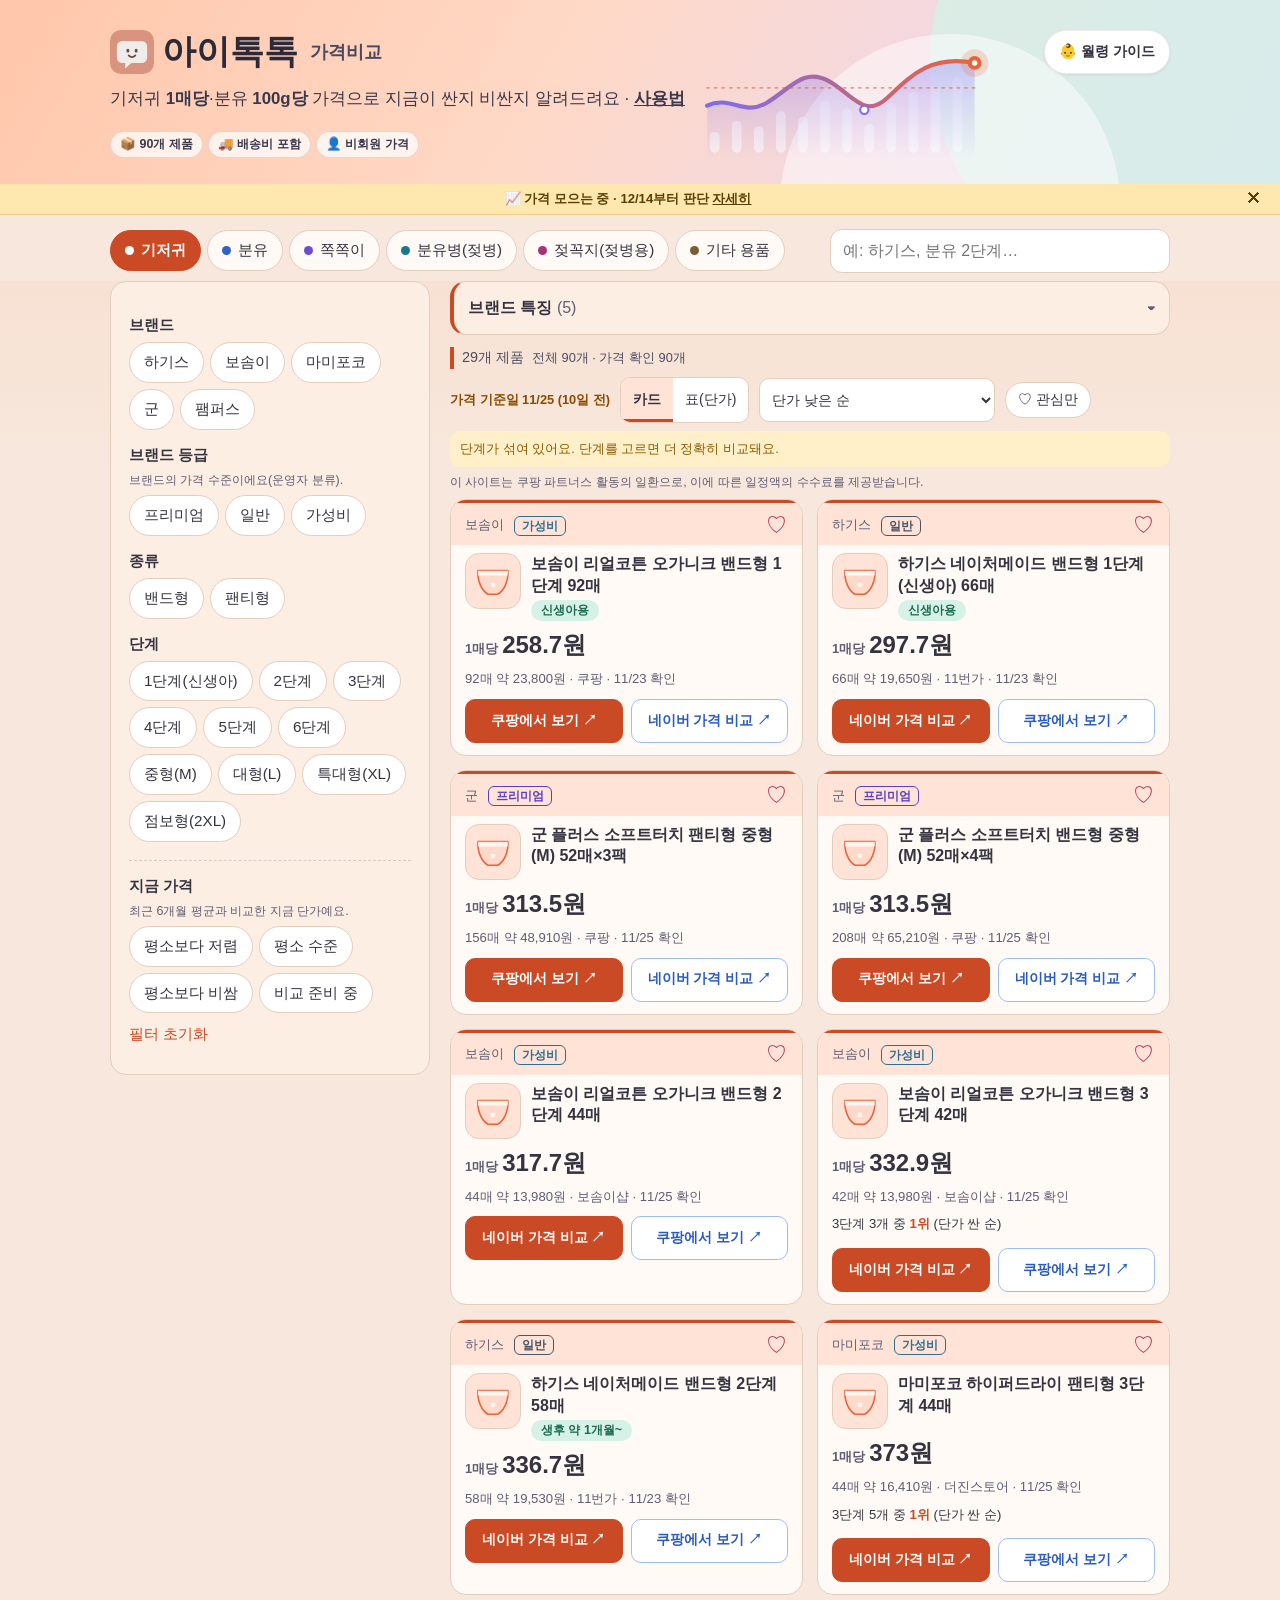
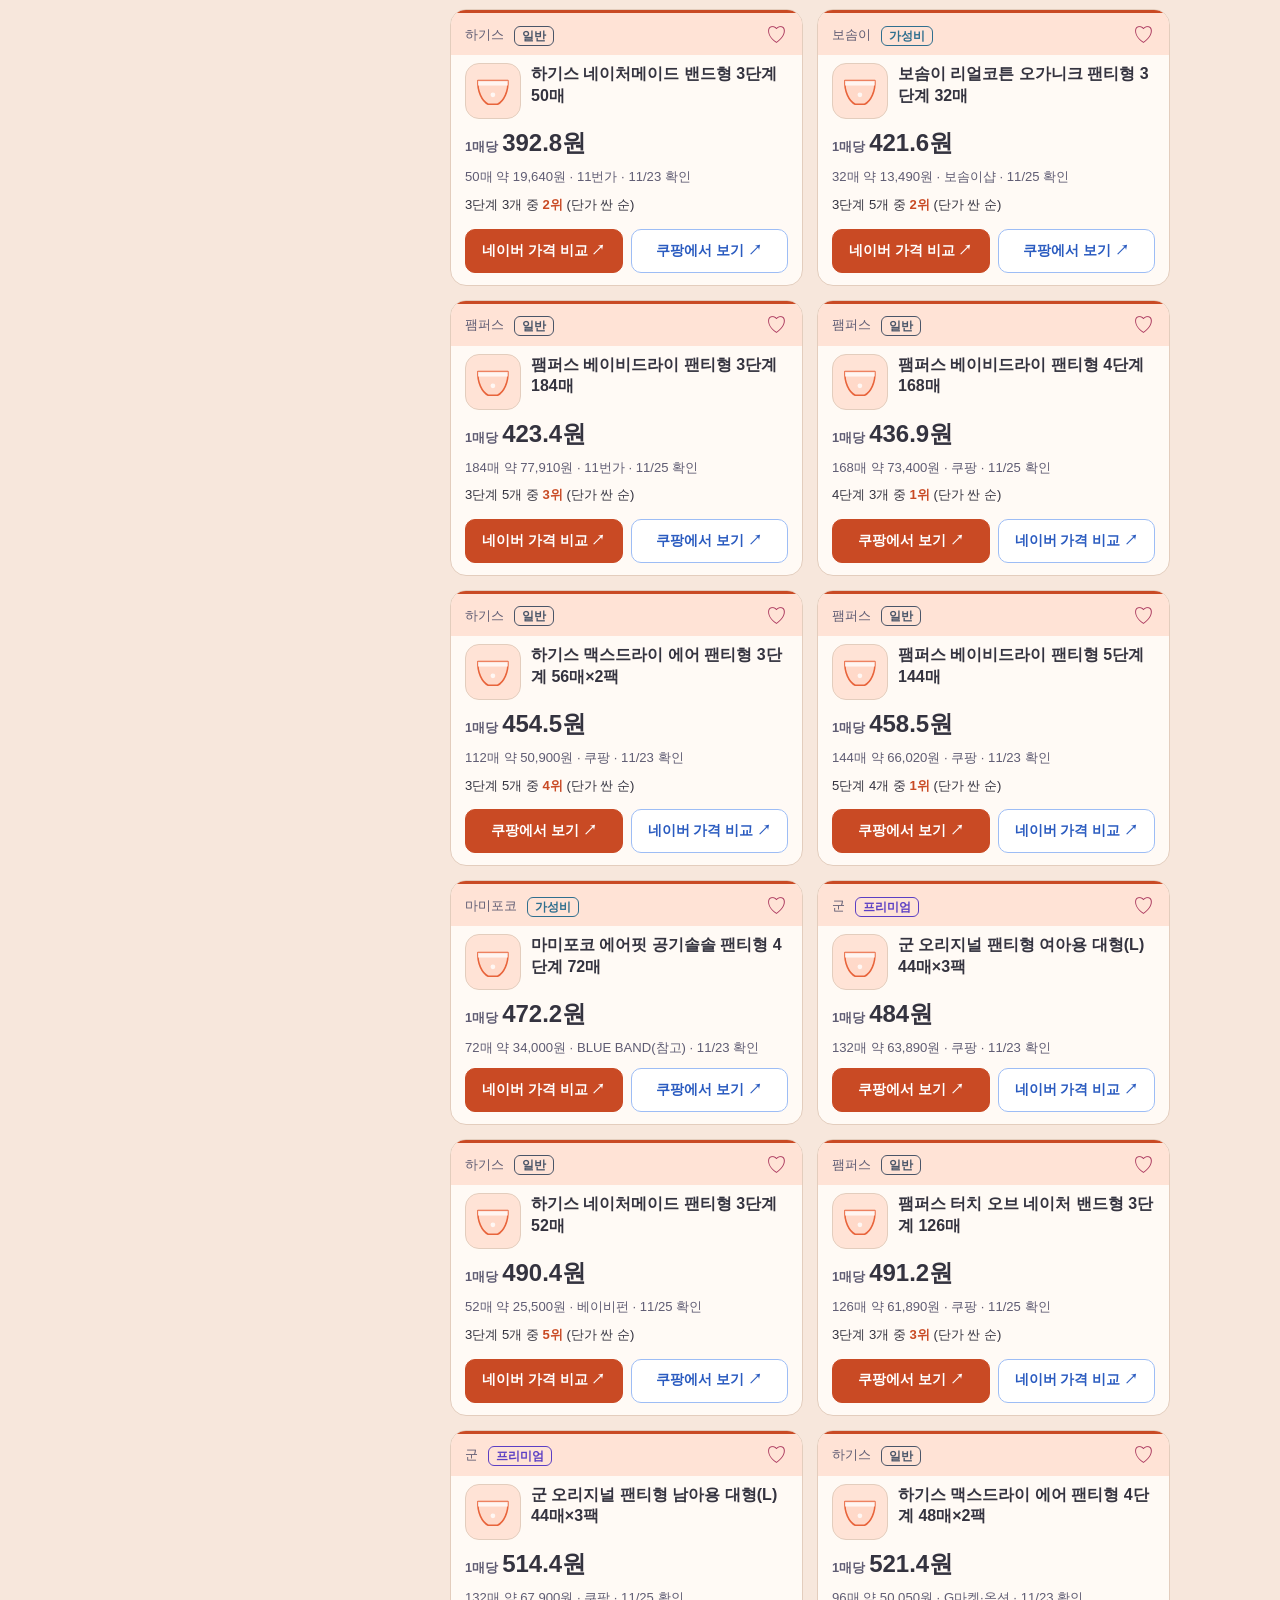
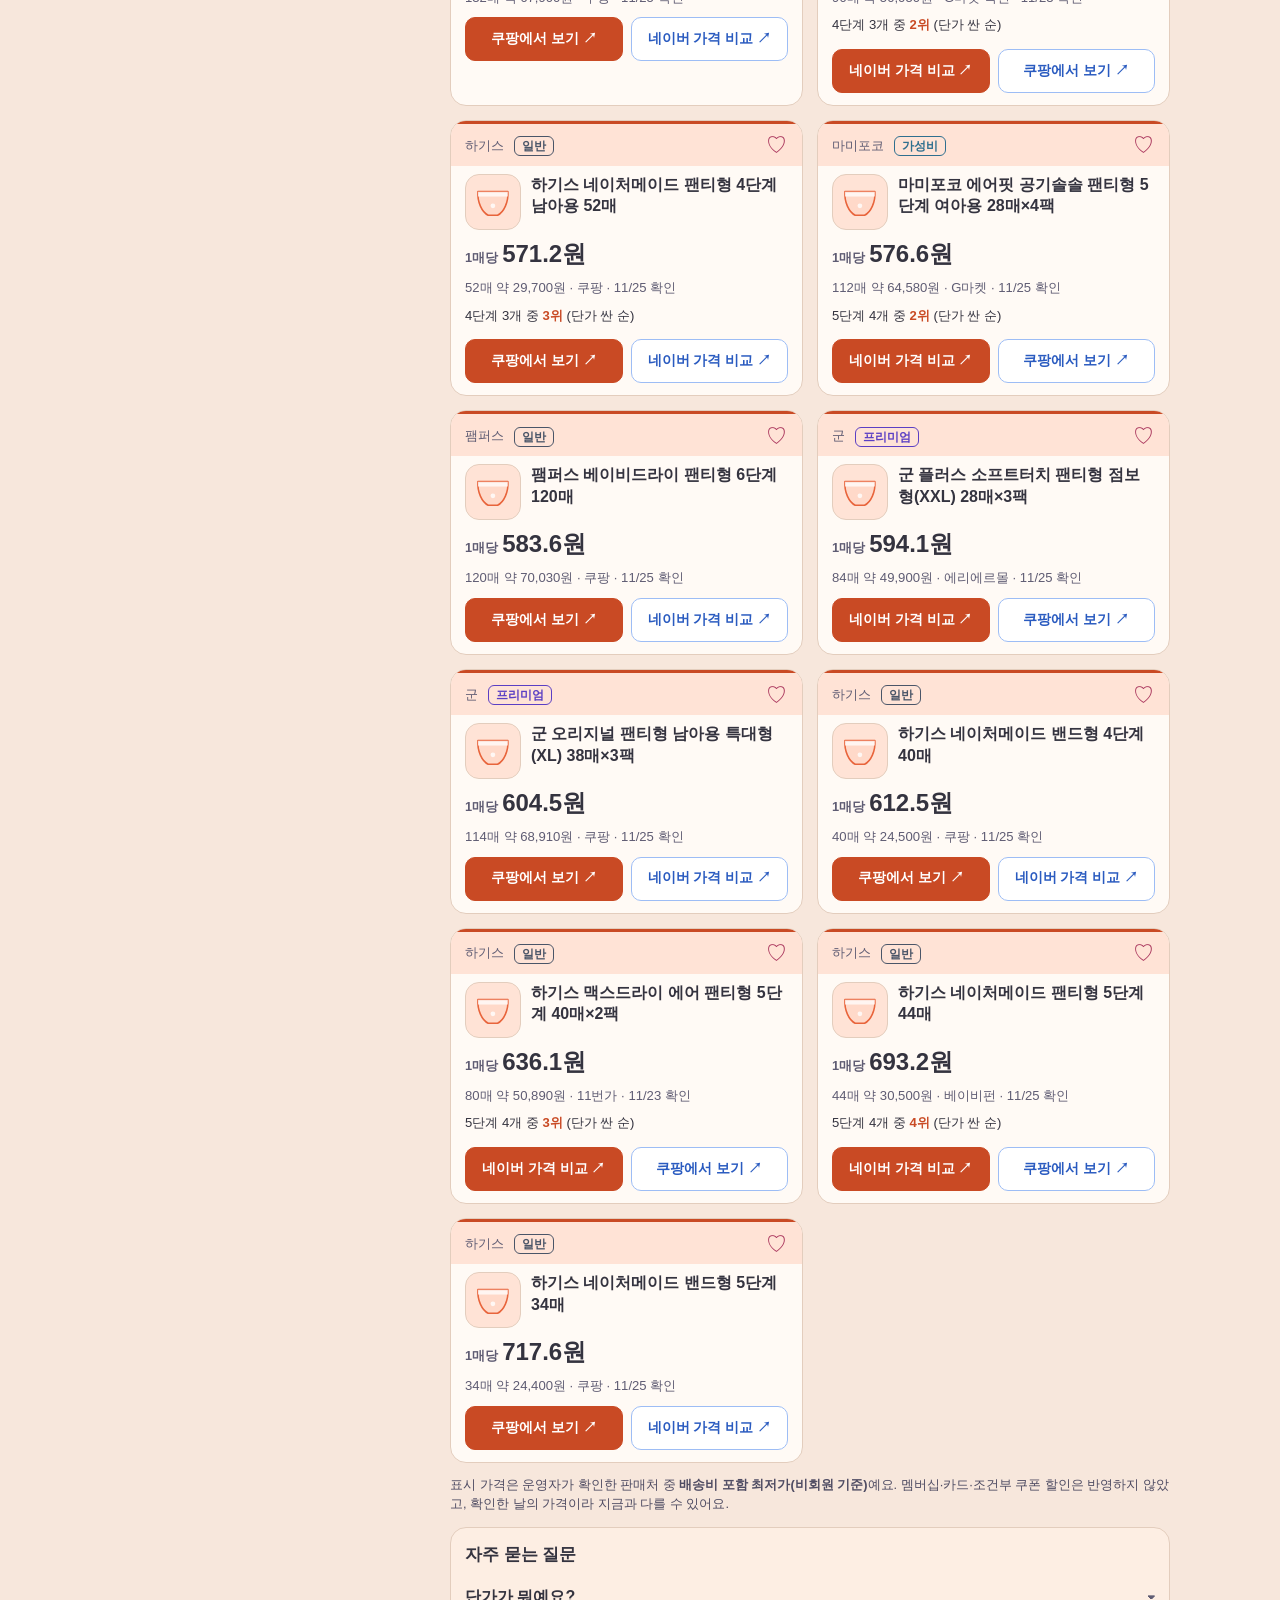
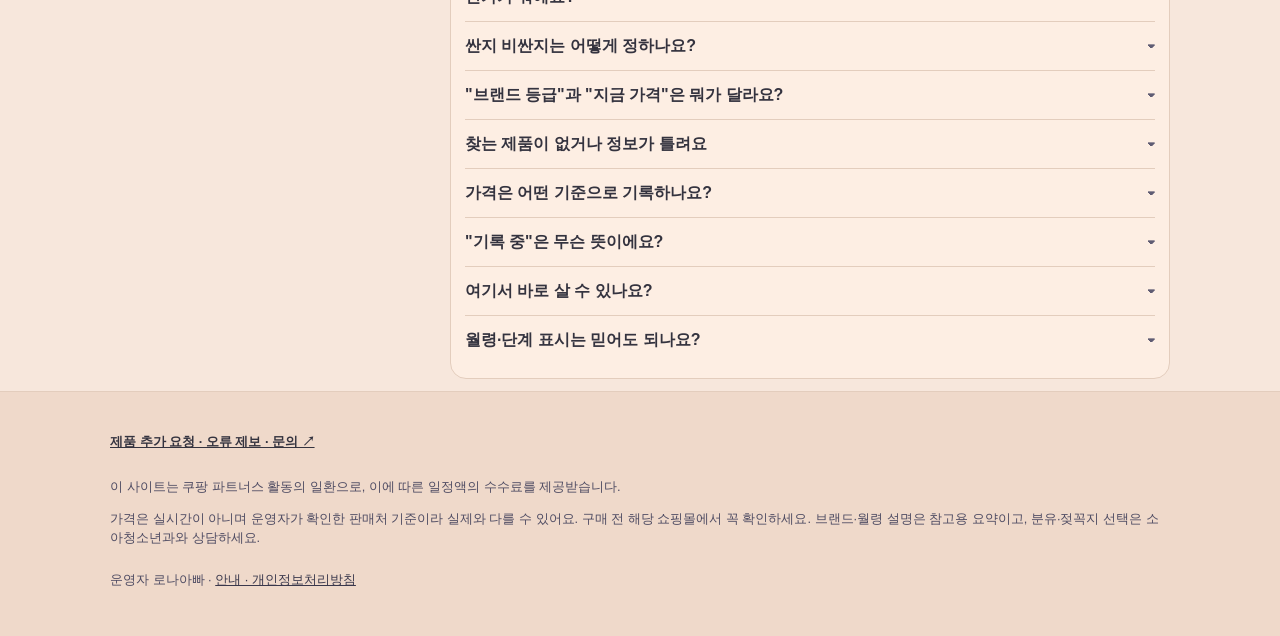
==== commit 571392bb: "배너 그래프를 곡선·그라데이션·막대 형태로 새로 디자인 Co-Authored-By: Claude Sonnet 5.5 <noreply@anthropic.com> Claude-Sess" ====
--- a/index.html
+++ b/index.html
@@ -19,7 +19,7 @@
   <link rel="icon" href="data:image/svg+xml,%3Csvg xmlns=%22http://www.w3.org/2000/svg%22 viewBox=%220 0 64 64%22%3E%3Crect width=%2264%22 height=%2264%22 rx=%2215%22 fill=%22%23D8947E%22/%3E%3Cpath d=%22M18 16h28a8 8 0 0 1 8 8v16a8 8 0 0 1-8 8H31l-9 8v-8h-4a8 8 0 0 1-8-8V24a8 8 0 0 1 8-8z%22 fill=%22%23EFEDEB%22/%3E%3Cellipse cx=%2226%22 cy=%2230%22 rx=%222.2%22 ry=%222.8%22 fill=%22%236B4A40%22/%3E%3Cellipse cx=%2238%22 cy=%2230%22 rx=%222.2%22 ry=%222.8%22 fill=%22%236B4A40%22/%3E%3Cpath d=%22M27 37q5 5 10 0%22 stroke=%22%236B4A40%22 stroke-width=%222.4%22 fill=%22none%22 stroke-linecap=%22round%22/%3E%3C/svg%3E">
   <link rel="apple-touch-icon" href="img/icon-180.png">
   <meta name="description" content="아이톡톡 가격비교: 기저귀·분유·쪽쪽이·젖병 등 육아용품의 시장 최저 단가 추이를 보고, 지금 가격이 싼지 비싼지 확인하세요.">
-  <link rel="stylesheet" href="css/style.css?v=20261127d">
+  <link rel="stylesheet" href="css/style.css?v=20261127e">
 </head>
 <body>
   <header class="top">
@@ -229,7 +229,7 @@
   </div>
   <iframe name="inqSink" id="inqSink" title="제출 결과" hidden></iframe>
 
-  <script src="js/app.js?v=20261127d"></script>
-  <script src="js/inquiry.js?v=20261127d" defer></script>
+  <script src="js/app.js?v=20261127e"></script>
+  <script src="js/inquiry.js?v=20261127e" defer></script>
 </body>
 </html>
--- a/css/style.css
+++ b/css/style.css
@@ -324,7 +324,7 @@
   .top::after{right:160px;bottom:-190px;width:340px;height:340px}
 }
 @media (min-width:1200px){
-  .top .wrap{background:url("data:image/svg+xml,%3Csvg xmlns='http://www.w3.org/2000/svg' viewBox='0 0 330 150'%3E%3Cpath d='M8 110 L60 84 L112 96 L164 58 L216 70 L268 34 L322 52' fill='none' stroke='%237c6cf0' stroke-width='7' stroke-linecap='round' stroke-linejoin='round' opacity='.35'/%3E%3Ccircle cx='322' cy='52' r='11' fill='%23e8643b' opacity='.8'/%3E%3Cline x1='8' y1='78' x2='322' y2='78' stroke='%23e8643b' stroke-width='3' stroke-dasharray='8 7' opacity='.45'/%3E%3C/svg%3E") no-repeat right 250px center/260px 118px}
+  .top .wrap{background:url("data:image/svg+xml,%3Csvg xmlns='http://www.w3.org/2000/svg' viewBox='0 0 420 190'%3E%3Cdefs%3E%3ClinearGradient id='a' x1='0' y1='0' x2='0' y2='1'%3E%3Cstop offset='0' stop-color='%237c6cf0' stop-opacity='.34'/%3E%3Cstop offset='1' stop-color='%237c6cf0' stop-opacity='0'/%3E%3C/linearGradient%3E%3ClinearGradient id='l' x1='0' y1='0' x2='1' y2='0'%3E%3Cstop offset='0' stop-color='%237c6cf0'/%3E%3Cstop offset='1' stop-color='%23e8643b'/%3E%3C/linearGradient%3E%3C/defs%3E%3Cg fill='%23fff' opacity='.55'%3E%3Crect x='14' y='150' width='14' height='30' rx='7'/%3E%3Crect x='46' y='134' width='14' height='46' rx='7'/%3E%3Crect x='78' y='142' width='14' height='38' rx='7'/%3E%3Crect x='110' y='120' width='14' height='60' rx='7'/%3E%3Crect x='142' y='128' width='14' height='52' rx='7'/%3E%3Crect x='174' y='104' width='14' height='76' rx='7'/%3E%3Crect x='206' y='116' width='14' height='64' rx='7'/%3E%3Crect x='238' y='138' width='14' height='42' rx='7'/%3E%3Crect x='270' y='108' width='14' height='72' rx='7'/%3E%3Crect x='302' y='92' width='14' height='88' rx='7'/%3E%3Crect x='334' y='84' width='14' height='96' rx='7'/%3E%3Crect x='366' y='70' width='14' height='110' rx='7'/%3E%3C/g%3E%3Cpath d='M10 112 C44 96 62 128 96 108 S150 56 186 76 S238 132 272 100 S334 38 398 50 L398 190 L10 190 Z' fill='url(%23a)'/%3E%3Cpath d='M10 112 C44 96 62 128 96 108 S150 56 186 76 S238 132 272 100 S334 38 398 50' fill='none' stroke='url(%23l)' stroke-width='6' stroke-linecap='round'/%3E%3Cline x1='10' y1='86' x2='398' y2='86' stroke='%23e8643b' stroke-width='2.5' stroke-dasharray='3 8' stroke-linecap='round' opacity='.6'/%3E%3Ccircle cx='238' cy='118' r='6' fill='%23fff' stroke='%237c6cf0' stroke-width='3'/%3E%3Ccircle cx='398' cy='50' r='20' fill='%23e8643b' opacity='.2'/%3E%3Ccircle cx='398' cy='50' r='10' fill='%23e8643b'/%3E%3Ccircle cx='398' cy='50' r='4' fill='%23fff'/%3E%3C/svg%3E") no-repeat right 200px center/290px 131px}
 }
 
 /* ===== 카테고리(섹션)별 포인트 색 =====
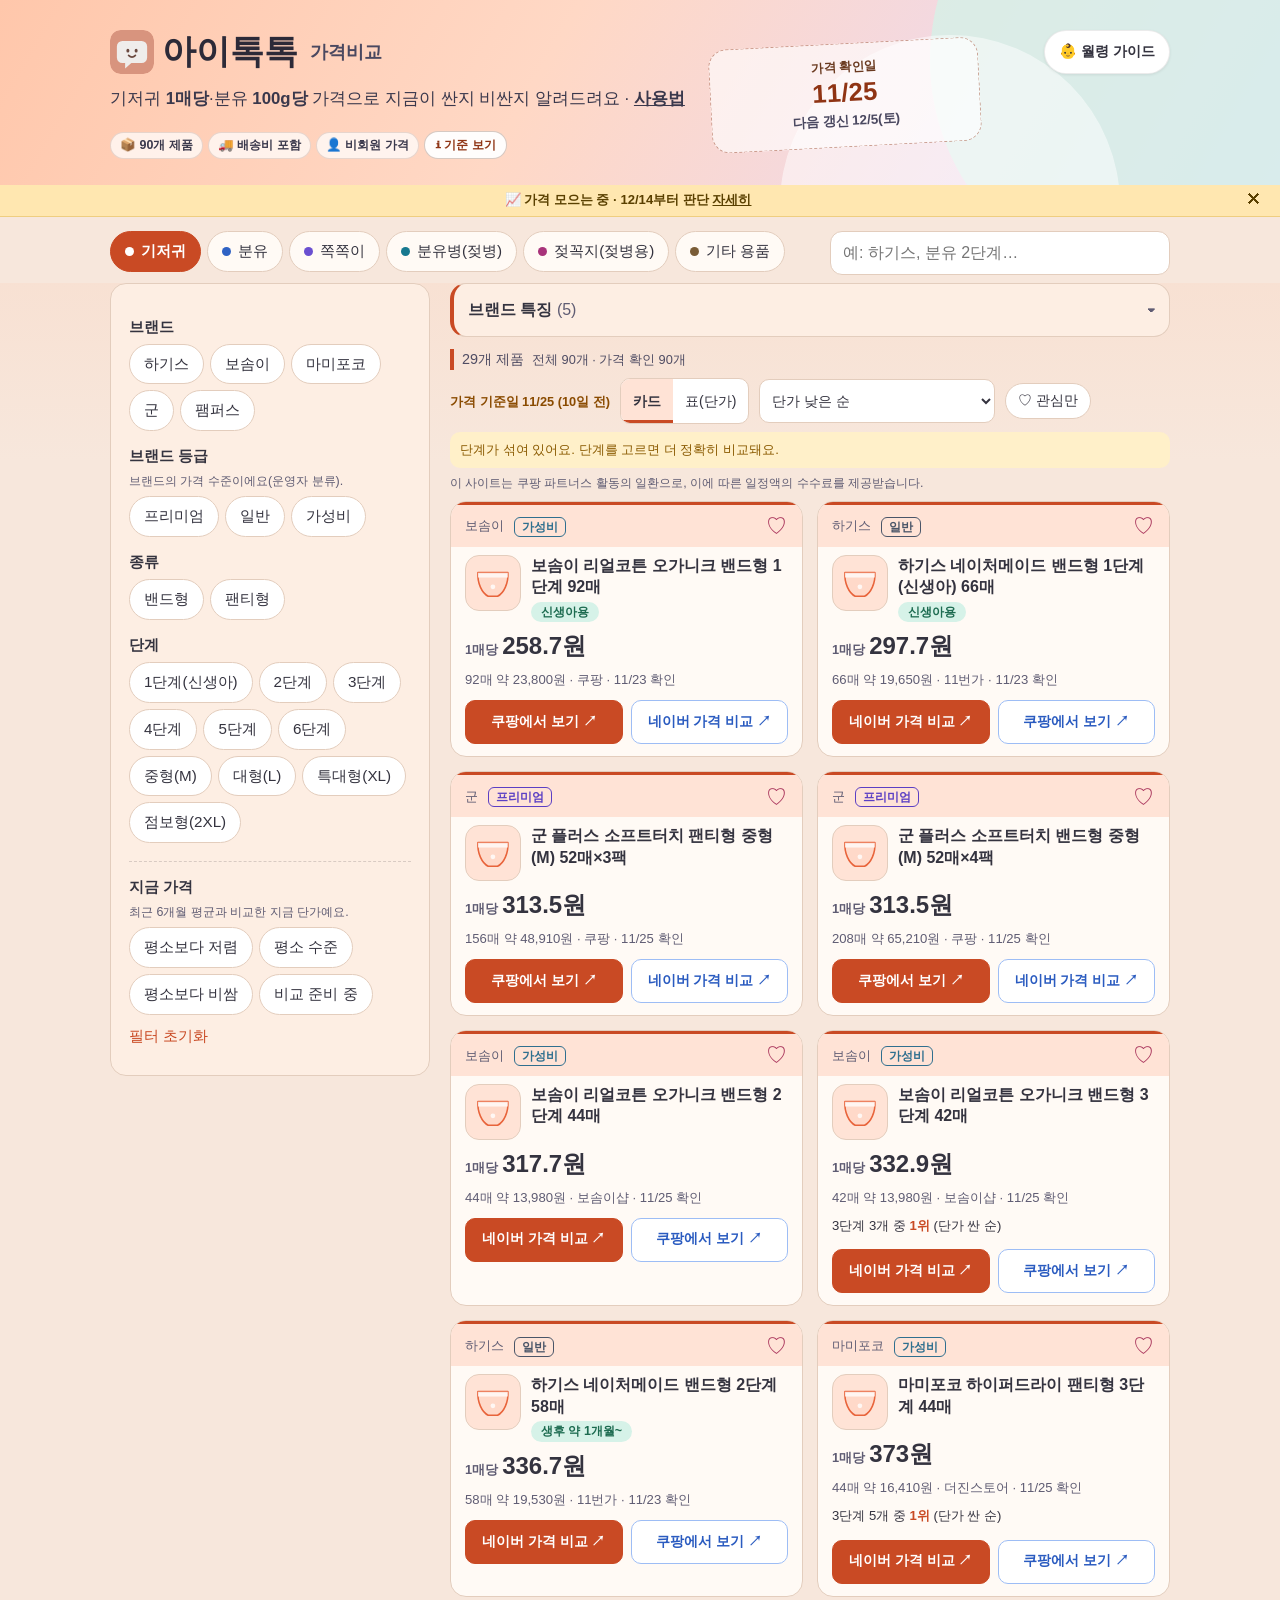
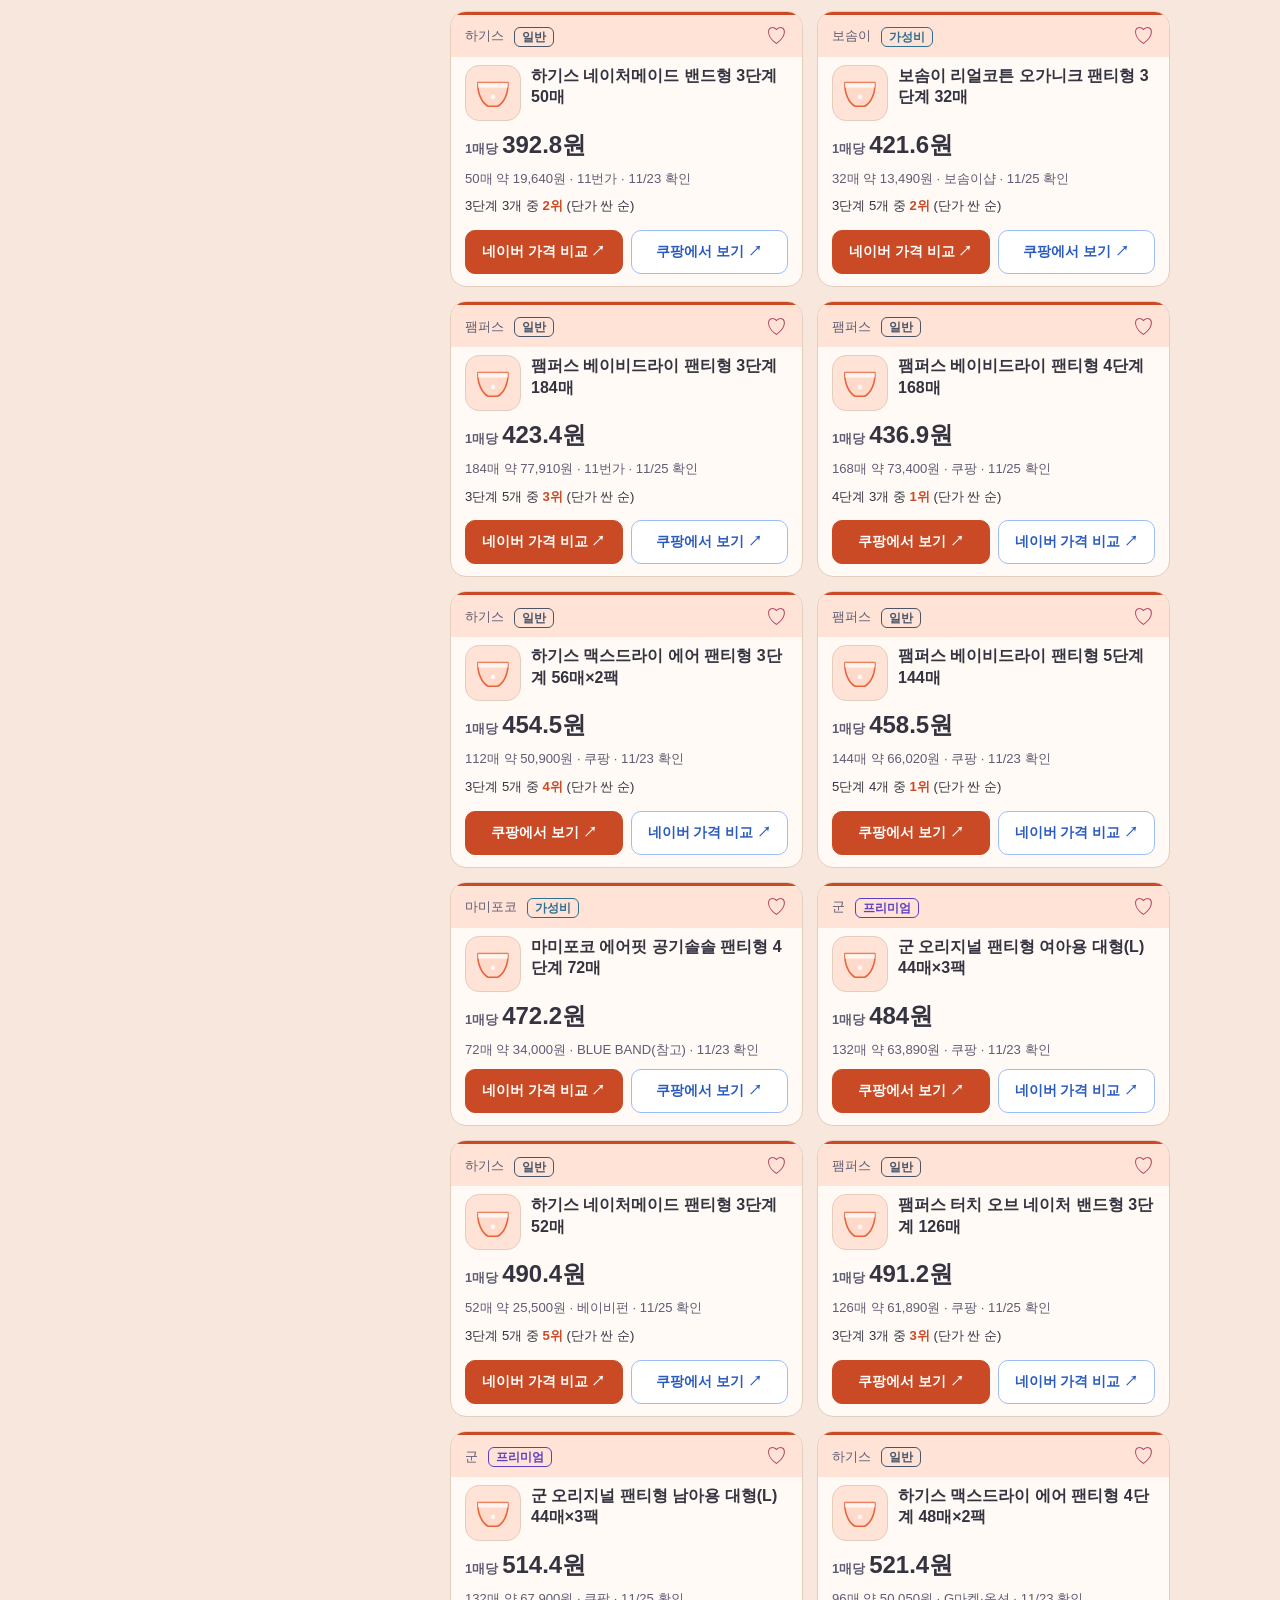
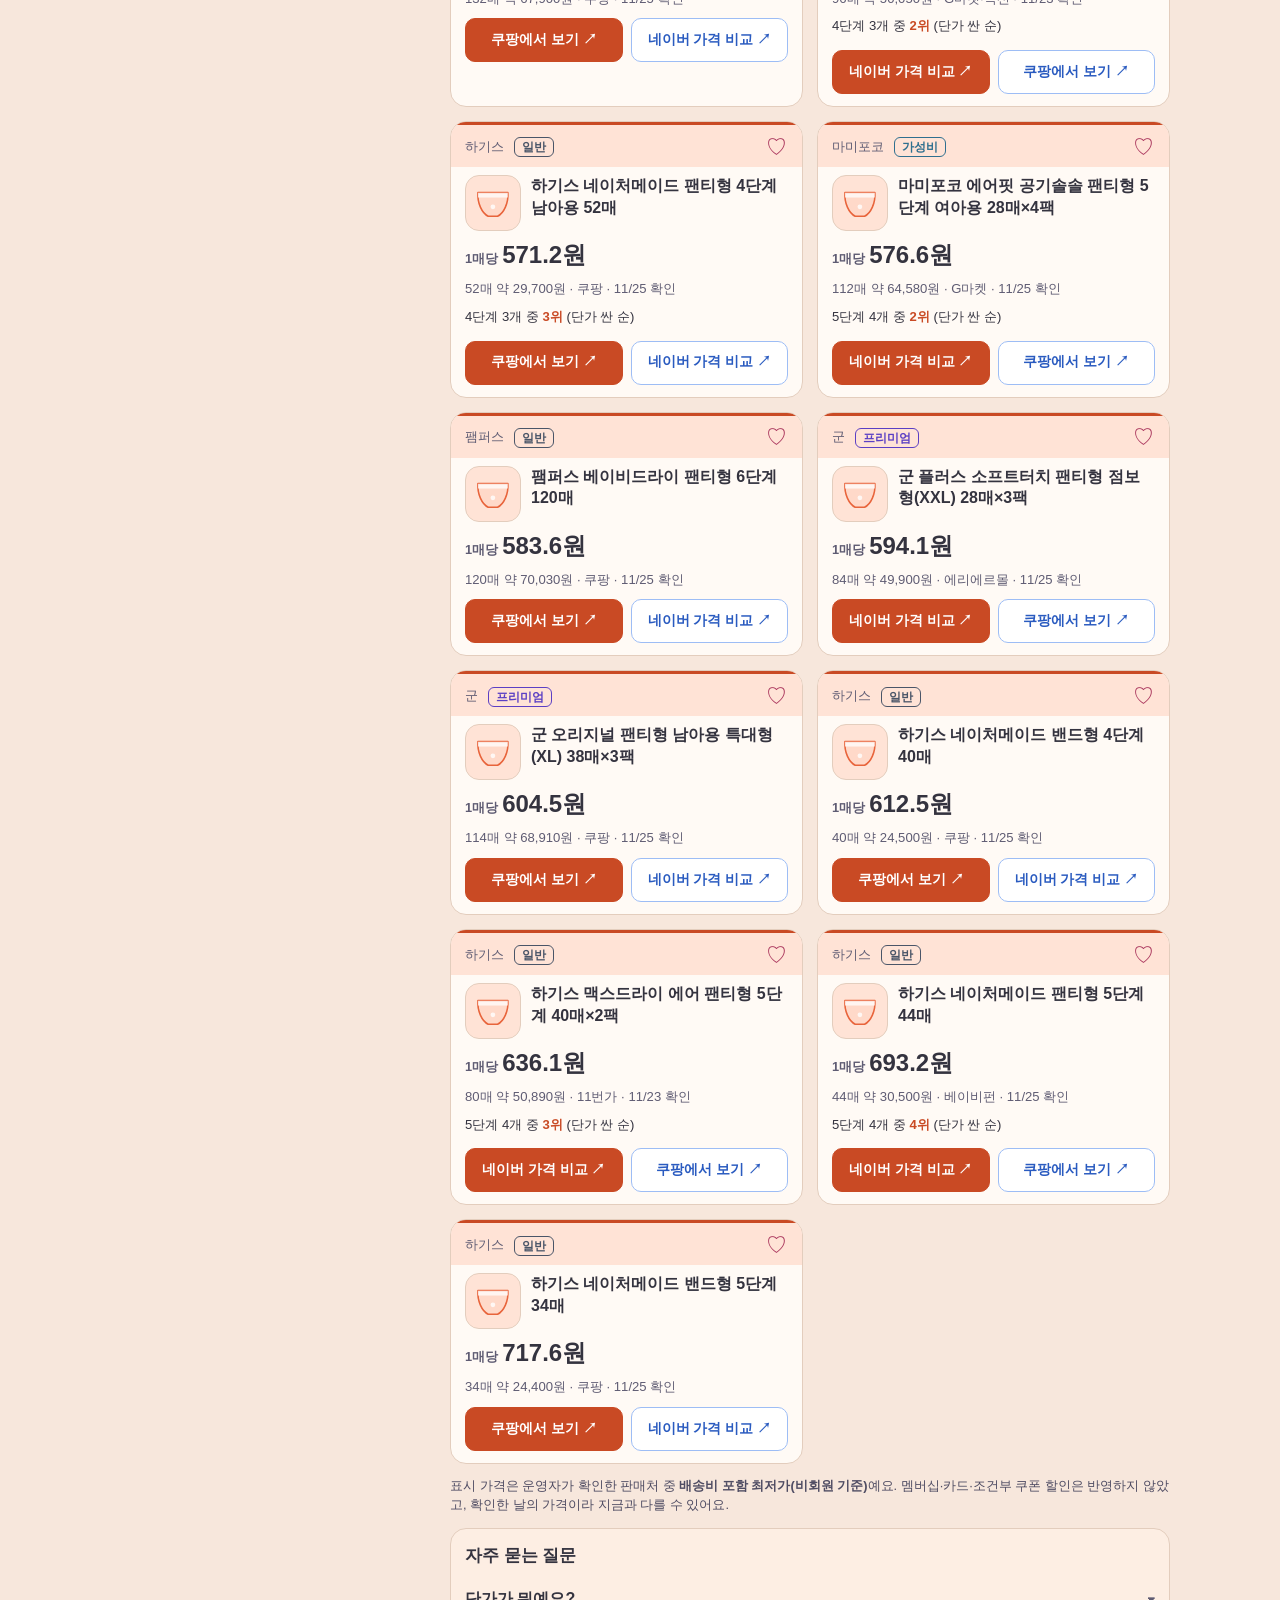
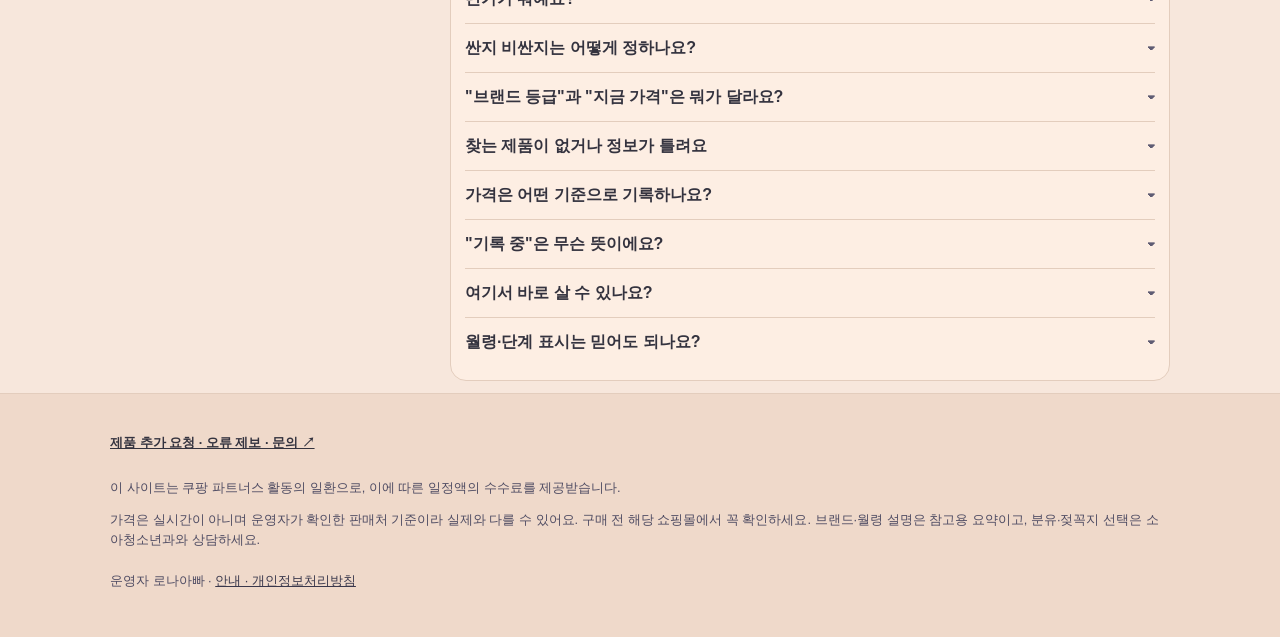
==== commit 7515a077: "신뢰 요소: 기준 보기 패널, 배너 오른쪽 안내 3안, 판단 진행도 막대, 다음 갱신일 Co-Authored-By: Claude Sonnet 5.5 <noreply@anthropi" ====
--- a/index.html
+++ b/index.html
@@ -19,17 +19,27 @@
   <link rel="icon" href="data:image/svg+xml,%3Csvg xmlns=%22http://www.w3.org/2000/svg%22 viewBox=%220 0 64 64%22%3E%3Crect width=%2264%22 height=%2264%22 rx=%2215%22 fill=%22%23D8947E%22/%3E%3Cpath d=%22M18 16h28a8 8 0 0 1 8 8v16a8 8 0 0 1-8 8H31l-9 8v-8h-4a8 8 0 0 1-8-8V24a8 8 0 0 1 8-8z%22 fill=%22%23EFEDEB%22/%3E%3Cellipse cx=%2226%22 cy=%2230%22 rx=%222.2%22 ry=%222.8%22 fill=%22%236B4A40%22/%3E%3Cellipse cx=%2238%22 cy=%2230%22 rx=%222.2%22 ry=%222.8%22 fill=%22%236B4A40%22/%3E%3Cpath d=%22M27 37q5 5 10 0%22 stroke=%22%236B4A40%22 stroke-width=%222.4%22 fill=%22none%22 stroke-linecap=%22round%22/%3E%3C/svg%3E">
   <link rel="apple-touch-icon" href="img/icon-180.png">
   <meta name="description" content="아이톡톡 가격비교: 기저귀·분유·쪽쪽이·젖병 등 육아용품의 시장 최저 단가 추이를 보고, 지금 가격이 싼지 비싼지 확인하세요.">
-  <link rel="stylesheet" href="css/style.css?v=20261127e">
+  <link rel="stylesheet" href="css/style.css?v=20261127g">
 </head>
 <body>
-  <header class="top">
+  <header class="top" data-hero="stamp">
     <div class="wrap top-in">
       <div>
         <h1><svg class="logo" aria-hidden="true" xmlns="http://www.w3.org/2000/svg" viewBox="0 0 64 64"><rect width="64" height="64" rx="15" fill="#D8947E"/><path d="M18 16h28a8 8 0 0 1 8 8v16a8 8 0 0 1-8 8H31l-9 8v-8h-4a8 8 0 0 1-8-8V24a8 8 0 0 1 8-8z" fill="#EFEDEB"/><ellipse cx="26" cy="30" rx="2.2" ry="2.8" fill="#6B4A40"/><ellipse cx="38" cy="30" rx="2.2" ry="2.8" fill="#6B4A40"/><path d="M27 37q5 5 10 0" stroke="#6B4A40" stroke-width="2.4" fill="none" stroke-linecap="round"/></svg>아이톡톡 <small>가격비교</small></h1>
         <p class="sub"><span class="long">기저귀 <b>1매당</b>·분유 <b>100g당</b> 가격으로 지금이 싼지 비싼지 알려드려요</span><span class="short"><b>1매당·100g당</b> 단가로 싼지 비싼지 확인</span> · <a href="#faq">사용법</a></p>
-        <div class="hero-chips" id="heroChips" aria-label="이 사이트 기준"><span id="heroCount">📦 제품 추적 중</span><span>🚚 배송비 포함</span><span>👤 비회원 가격</span></div>
+        <div class="hero-chips" id="heroChips" aria-label="이 사이트 기준"><span id="heroCount">📦 제품 추적 중</span><span>🚚 배송비 포함</span><span>👤 비회원 가격</span><button type="button" id="basisBtn" aria-expanded="false" aria-controls="basisBox">ℹ 기준 보기</button></div>
+        <div class="hero-basis" id="basisBox" hidden>
+          <p><b>가격 기준</b> 비회원이 살 때의 <b>배송비 포함 최저가</b>예요. 쿠팡 와우 등 멤버십 혜택, 카드·적립, 조건부 쿠폰은 뺐어요.</p>
+          <p><b>단가 계산</b> <span id="basisEx"></span></p>
+          <p><b>갱신</b> 운영자가 매주 토·일에 판매처를 직접 확인해 기록해요. 구매 전에는 쇼핑몰에서 한 번 더 확인하세요.</p>
+        </div>
       </div>
       <button id="openGuide" class="gbtn" type="button" aria-haspopup="dialog">👶 월령 가이드</button>
+      <aside class="hero-side" aria-label="가격 확인 안내">
+        <div class="hs hs-stamp"><small>가격 확인일</small><b id="hsDate">-</b><span id="hsNext"></span></div>
+        <div class="hs hs-calc"><small>이렇게 계산해요</small><div class="eq"><span id="hcA">-</span><i>÷</i><span id="hcB">-</span><b id="hcC">-</b></div><em>배송비 포함 · 비회원 가격</em></div>
+        <div class="hs hs-steps"><small>가격이 나오는 과정</small><ol><li>판매처 확인</li><li>배송비 포함</li><li>단가로 환산</li><li>평균과 비교</li></ol></div>
+      </aside>
     </div>
   </header>
 
@@ -229,7 +239,7 @@
   </div>
   <iframe name="inqSink" id="inqSink" title="제출 결과" hidden></iframe>
 
-  <script src="js/app.js?v=20261127e"></script>
-  <script src="js/inquiry.js?v=20261127e" defer></script>
+  <script src="js/app.js?v=20261127g"></script>
+  <script src="js/inquiry.js?v=20261127g" defer></script>
 </body>
 </html>
--- a/css/style.css
+++ b/css/style.css
@@ -324,7 +324,6 @@
   .top::after{right:160px;bottom:-190px;width:340px;height:340px}
 }
 @media (min-width:1200px){
-  .top .wrap{background:url("data:image/svg+xml,%3Csvg xmlns='http://www.w3.org/2000/svg' viewBox='0 0 420 190'%3E%3Cdefs%3E%3ClinearGradient id='a' x1='0' y1='0' x2='0' y2='1'%3E%3Cstop offset='0' stop-color='%237c6cf0' stop-opacity='.34'/%3E%3Cstop offset='1' stop-color='%237c6cf0' stop-opacity='0'/%3E%3C/linearGradient%3E%3ClinearGradient id='l' x1='0' y1='0' x2='1' y2='0'%3E%3Cstop offset='0' stop-color='%237c6cf0'/%3E%3Cstop offset='1' stop-color='%23e8643b'/%3E%3C/linearGradient%3E%3C/defs%3E%3Cg fill='%23fff' opacity='.55'%3E%3Crect x='14' y='150' width='14' height='30' rx='7'/%3E%3Crect x='46' y='134' width='14' height='46' rx='7'/%3E%3Crect x='78' y='142' width='14' height='38' rx='7'/%3E%3Crect x='110' y='120' width='14' height='60' rx='7'/%3E%3Crect x='142' y='128' width='14' height='52' rx='7'/%3E%3Crect x='174' y='104' width='14' height='76' rx='7'/%3E%3Crect x='206' y='116' width='14' height='64' rx='7'/%3E%3Crect x='238' y='138' width='14' height='42' rx='7'/%3E%3Crect x='270' y='108' width='14' height='72' rx='7'/%3E%3Crect x='302' y='92' width='14' height='88' rx='7'/%3E%3Crect x='334' y='84' width='14' height='96' rx='7'/%3E%3Crect x='366' y='70' width='14' height='110' rx='7'/%3E%3C/g%3E%3Cpath d='M10 112 C44 96 62 128 96 108 S150 56 186 76 S238 132 272 100 S334 38 398 50 L398 190 L10 190 Z' fill='url(%23a)'/%3E%3Cpath d='M10 112 C44 96 62 128 96 108 S150 56 186 76 S238 132 272 100 S334 38 398 50' fill='none' stroke='url(%23l)' stroke-width='6' stroke-linecap='round'/%3E%3Cline x1='10' y1='86' x2='398' y2='86' stroke='%23e8643b' stroke-width='2.5' stroke-dasharray='3 8' stroke-linecap='round' opacity='.6'/%3E%3Ccircle cx='238' cy='118' r='6' fill='%23fff' stroke='%237c6cf0' stroke-width='3'/%3E%3Ccircle cx='398' cy='50' r='20' fill='%23e8643b' opacity='.2'/%3E%3Ccircle cx='398' cy='50' r='10' fill='%23e8643b'/%3E%3Ccircle cx='398' cy='50' r='4' fill='%23fff'/%3E%3C/svg%3E") no-repeat right 200px center/290px 131px}
 }
 
 /* ===== 카테고리(섹션)별 포인트 색 =====
@@ -520,3 +519,35 @@
 .foot{background:#efd9ca;color:#4f4c63}
 .foot a{color:#3a384c}
 .listnote,.totals,.count,.asof{color:#4f4c63}
+
+/* 2026-11-27 신뢰 요소: 기준 보기 패널, 배너 오른쪽 안내(도장·계산·과정 중 data-hero로 선택), 판단 진행 막대 */
+.hero-chips button{background:rgba(255,255,255,.95);border:1px solid rgba(120,80,60,.3);border-radius:999px;padding:3px 10px;font-size:.78rem;font-weight:800;color:#8f3414;min-height:28px}
+.hero-chips button[aria-expanded="true"]{background:#8f3414;color:#fff;border-color:#8f3414}
+.hero-chips{align-items:center}
+.hero-basis{grid-column:1/-1;grid-row:4;margin-top:8px;max-width:640px;background:rgba(255,255,255,.82);border:1px solid rgba(120,80,60,.2);border-radius:12px;padding:8px 12px;font-size:.84rem;line-height:1.5;color:#34333f}
+.hero-basis p{margin:2px 0}
+.hero-basis b{color:#8f3414;margin-right:4px}
+.hero-side{display:none}
+@media (min-width:1200px){
+  .hero-side{display:block;position:absolute;right:210px;top:50%;transform:translateY(-50%);width:270px;pointer-events:none}
+  .hs{display:none;background:rgba(255,255,255,.62);border:1.5px dashed rgba(143,52,20,.45);border-radius:16px;padding:12px 16px;color:#34333f}
+  .hs small{display:block;font-size:.78rem;font-weight:700;color:#6a3a20;letter-spacing:.02em}
+  .top[data-hero="stamp"] .hs-stamp,.top[data-hero="calc"] .hs-calc,.top[data-hero="steps"] .hs-steps{display:block}
+  .hs-stamp{transform:rotate(-3deg);text-align:center;border-radius:18px;padding:14px 16px}
+  .hs-stamp b{display:block;font-size:1.6rem;line-height:1.2;color:#8f3414;letter-spacing:.01em}
+  .hs-stamp span{display:block;margin-top:4px;font-size:.84rem;font-weight:700;color:#4a4860}
+  .hs-calc{border-style:solid;border-color:rgba(143,52,20,.25);background:rgba(255,255,255,.78)}
+  .hs-calc .eq{display:flex;align-items:baseline;justify-content:center;gap:7px;margin:6px 0 4px;font-size:.95rem;font-weight:700;font-variant-numeric:tabular-nums;flex-wrap:wrap}
+  .hs-calc .eq i{font-style:normal;color:#8f3414}
+  .hs-calc .eq b{flex-basis:100%;text-align:center;font-size:1.2rem;color:#8f3414}
+  .hs-calc em{display:block;font-style:normal;font-size:.78rem;color:#4a4860;text-align:center}
+  .hs-steps ol{list-style:none;margin:6px 0 0;padding:0;display:grid;grid-template-columns:1fr 1fr;gap:6px}
+  .hs-steps li{background:rgba(255,255,255,.85);border-radius:999px;padding:4px 10px;font-size:.82rem;font-weight:700;counter-increment:st}
+  .hs-steps li::before{content:"✓ ";color:#8f3414}
+}
+.meter{margin:10px 0 2px;font-size:.84rem;color:var(--ink)}
+.meter .mrow{display:flex;align-items:center;gap:8px;margin:4px 0}
+.meter .mrow span:first-child{flex:0 0 5.5em;color:var(--muted)}
+.meter .bar{flex:1;height:8px;border-radius:999px;background:#eadccf;overflow:hidden}
+.meter .bar i{display:block;height:100%;background:var(--cat,var(--accent));border-radius:999px}
+.meter .mrow b{flex:0 0 auto;font-variant-numeric:tabular-nums}
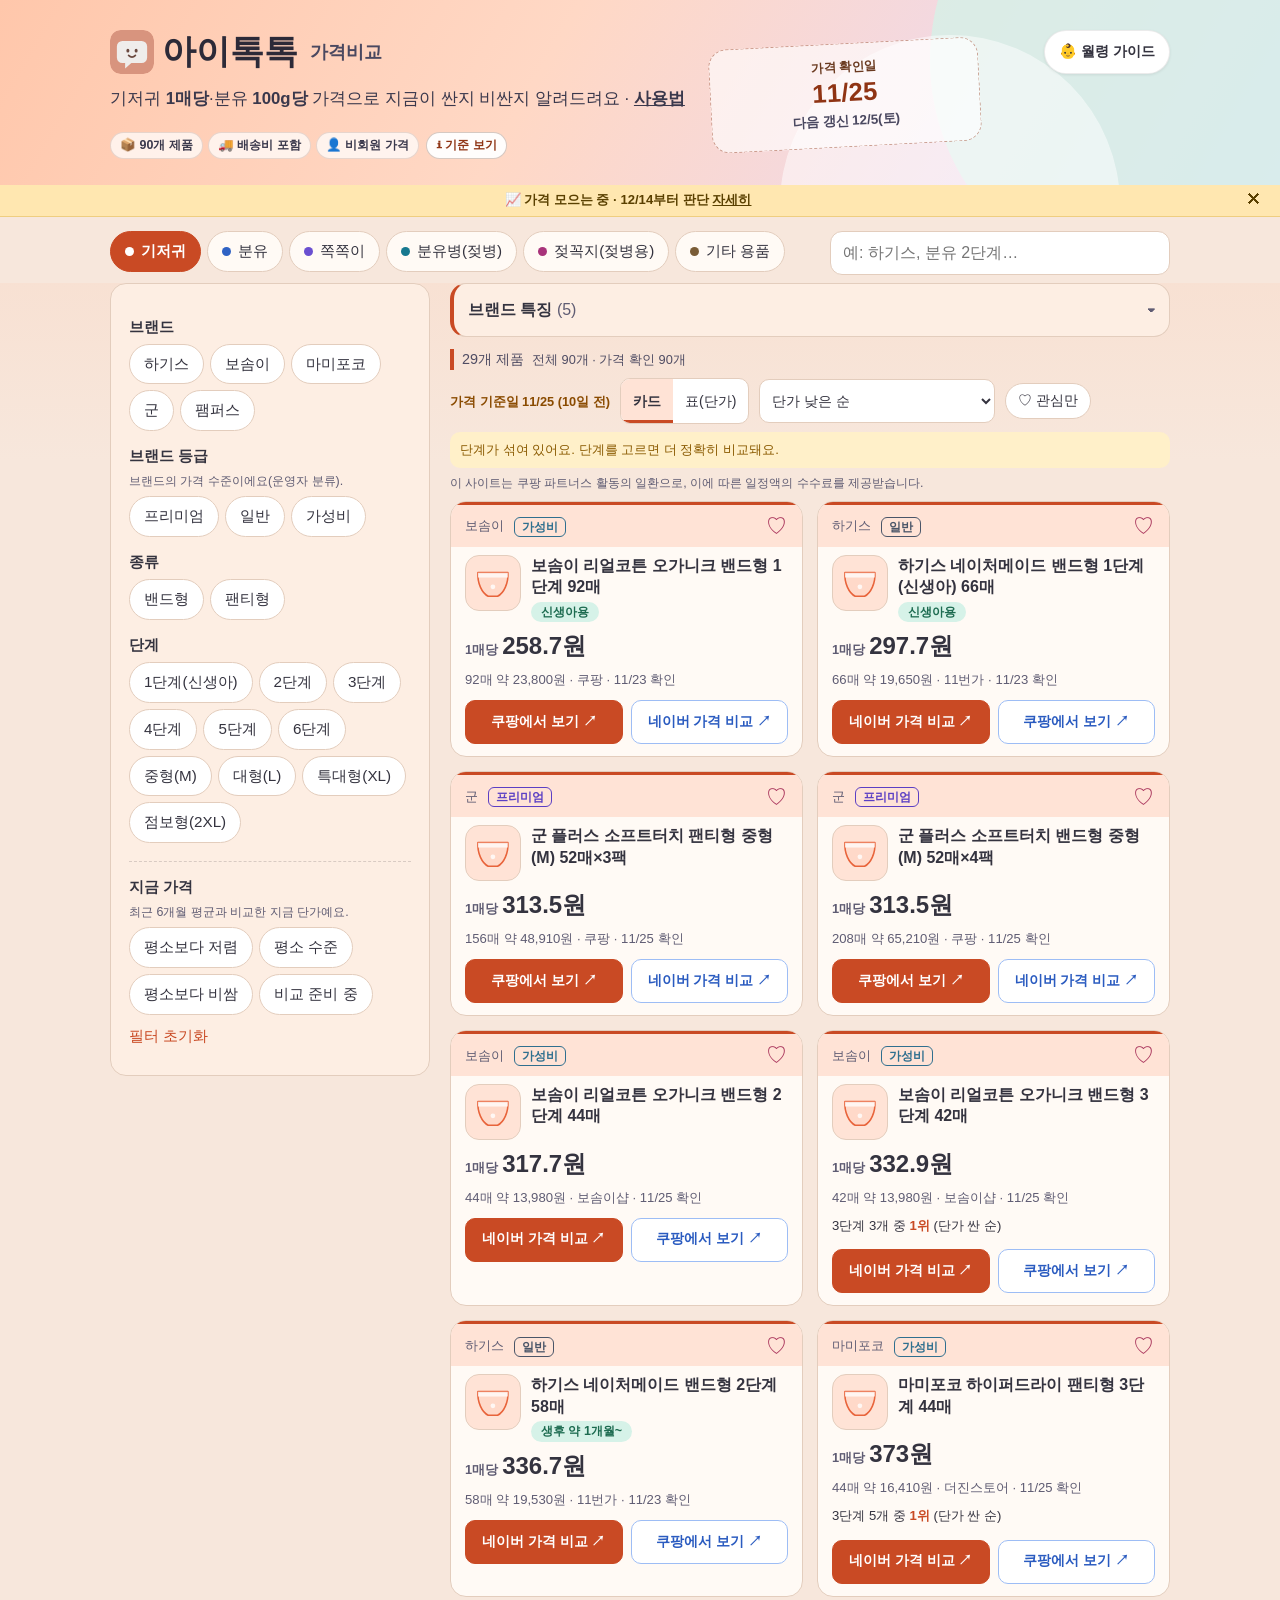
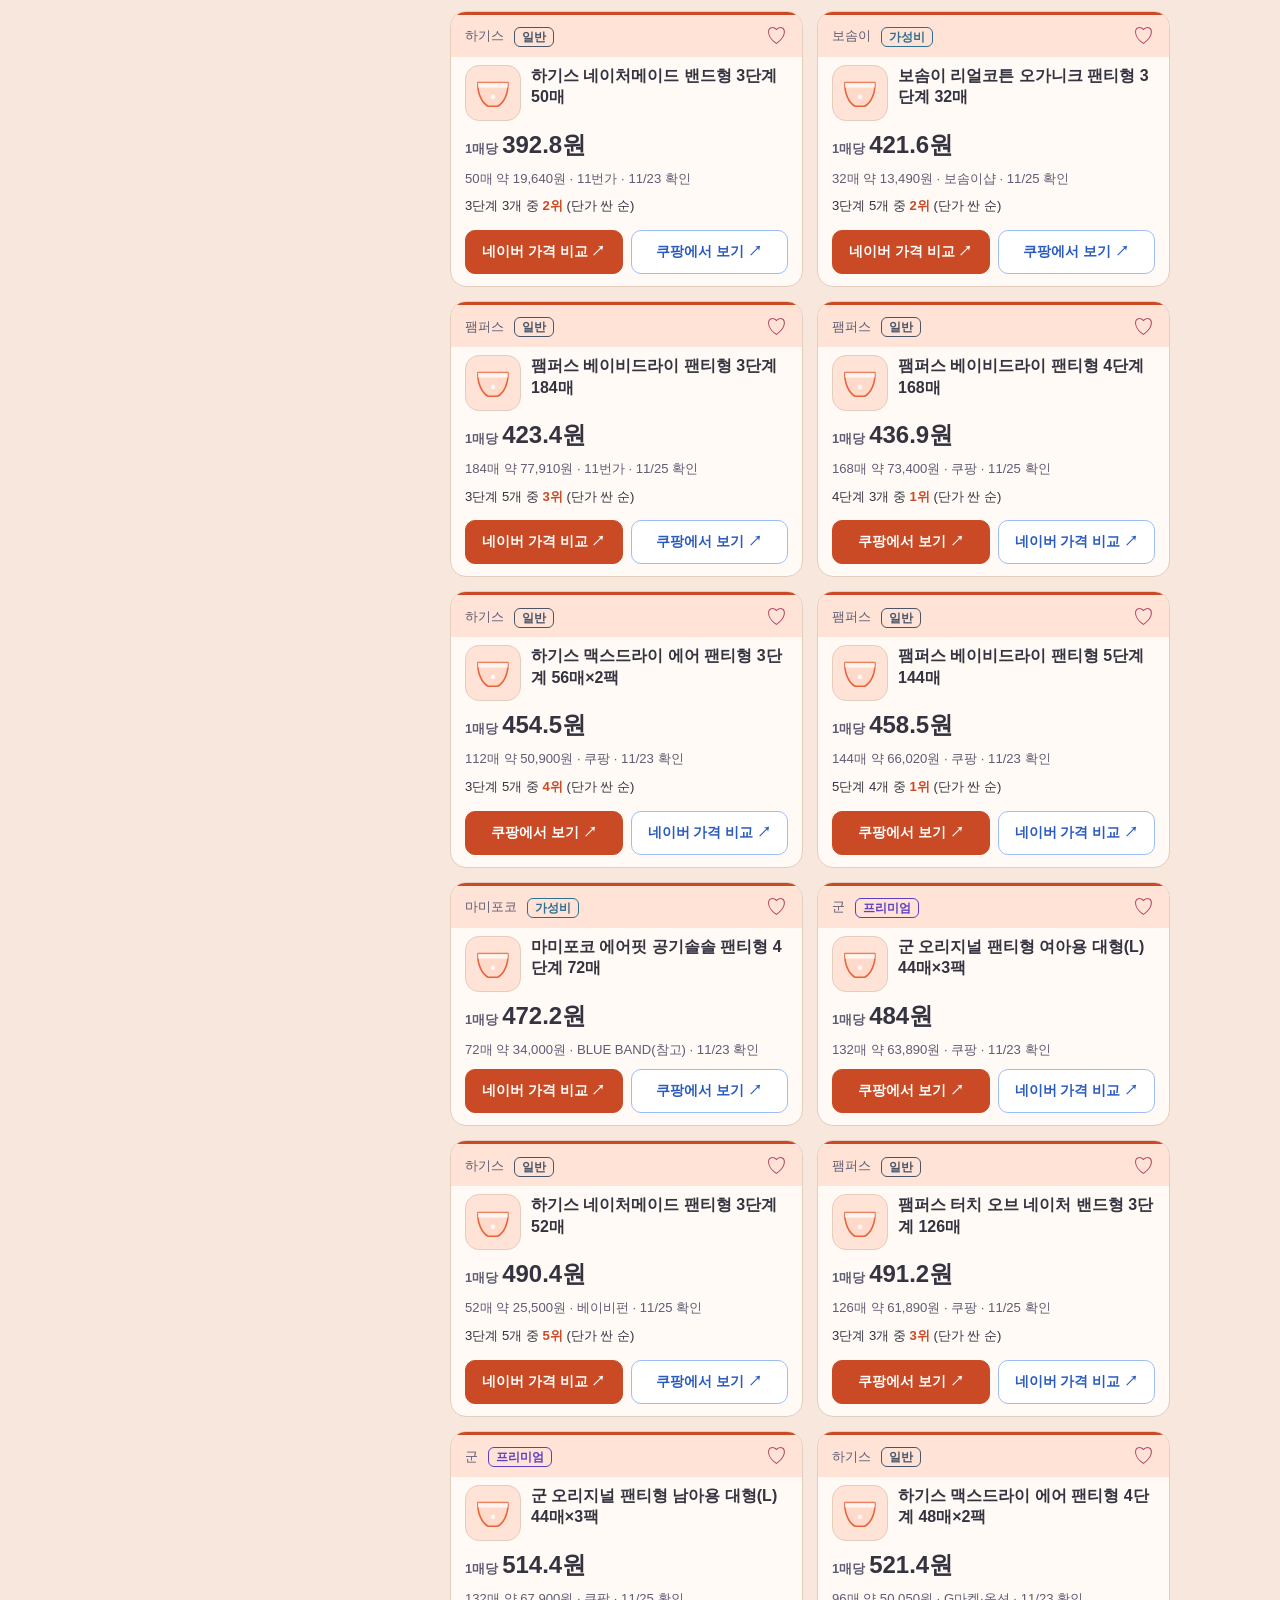
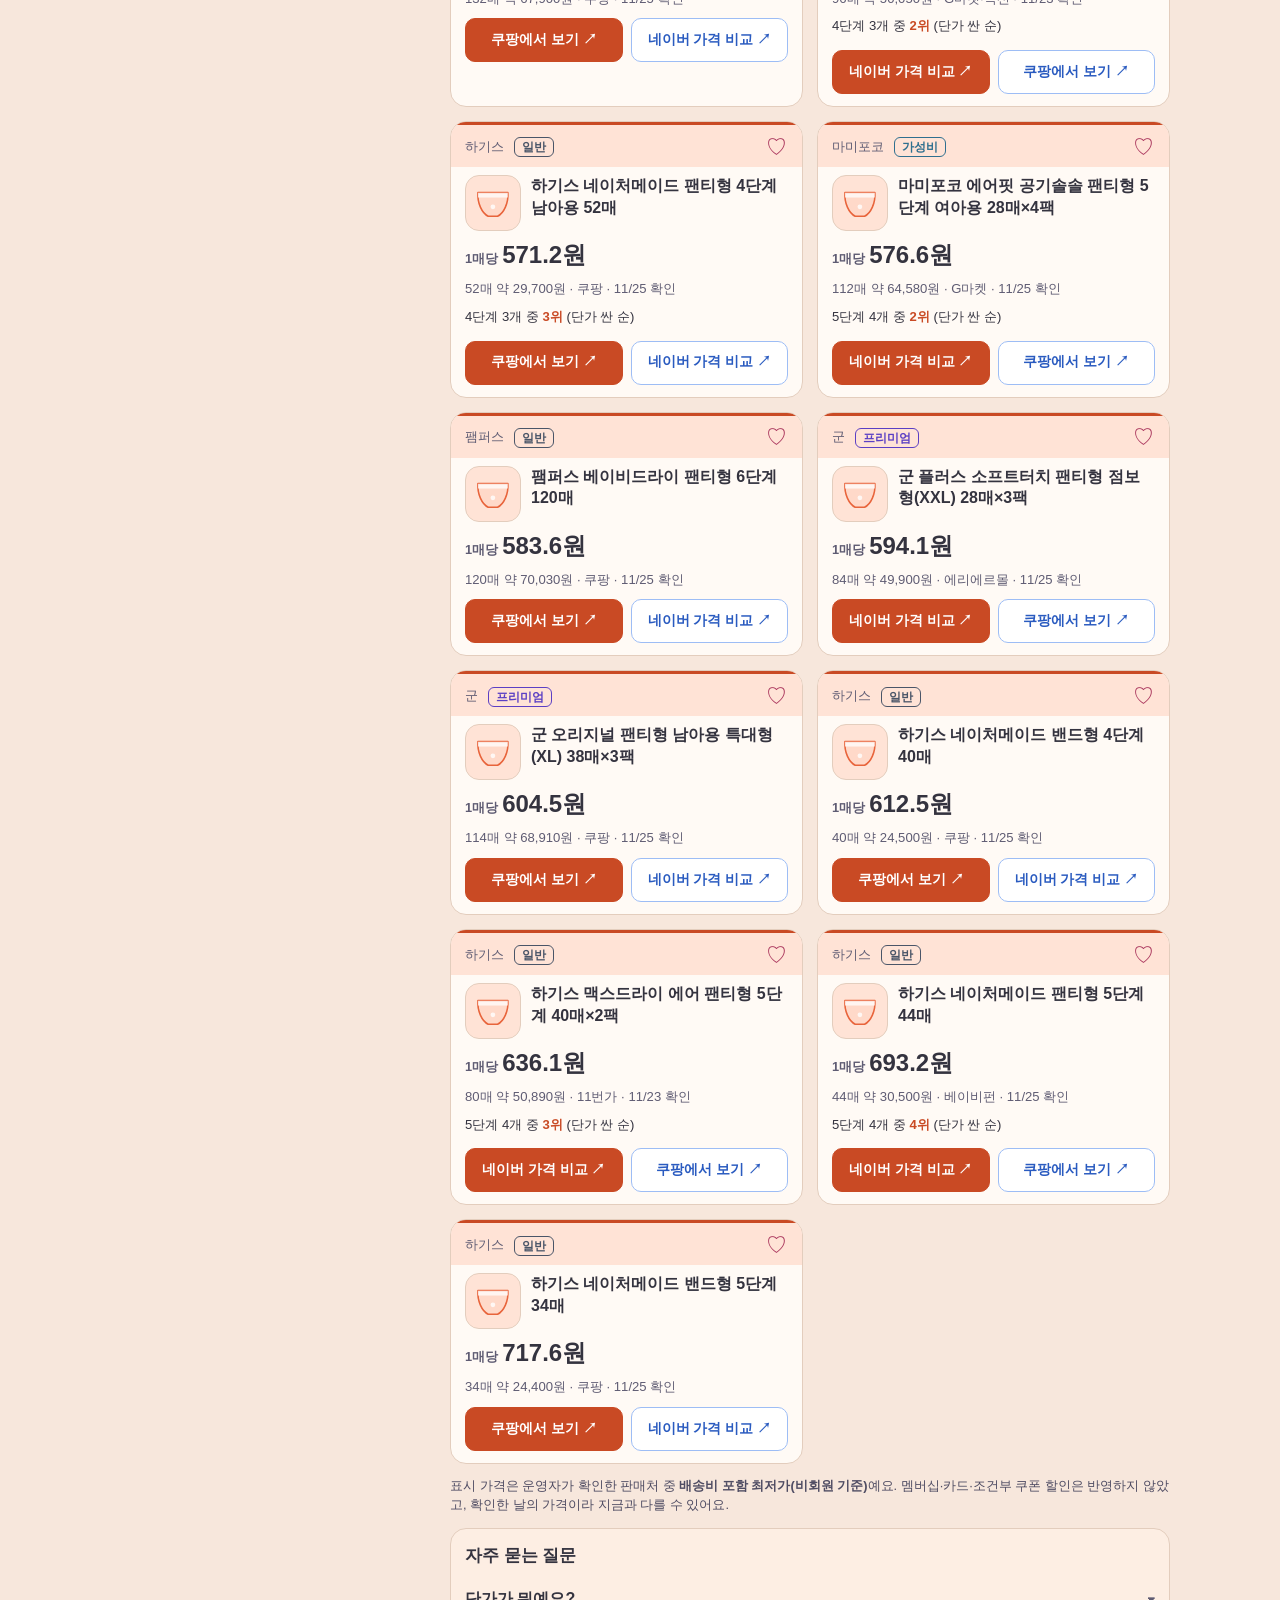
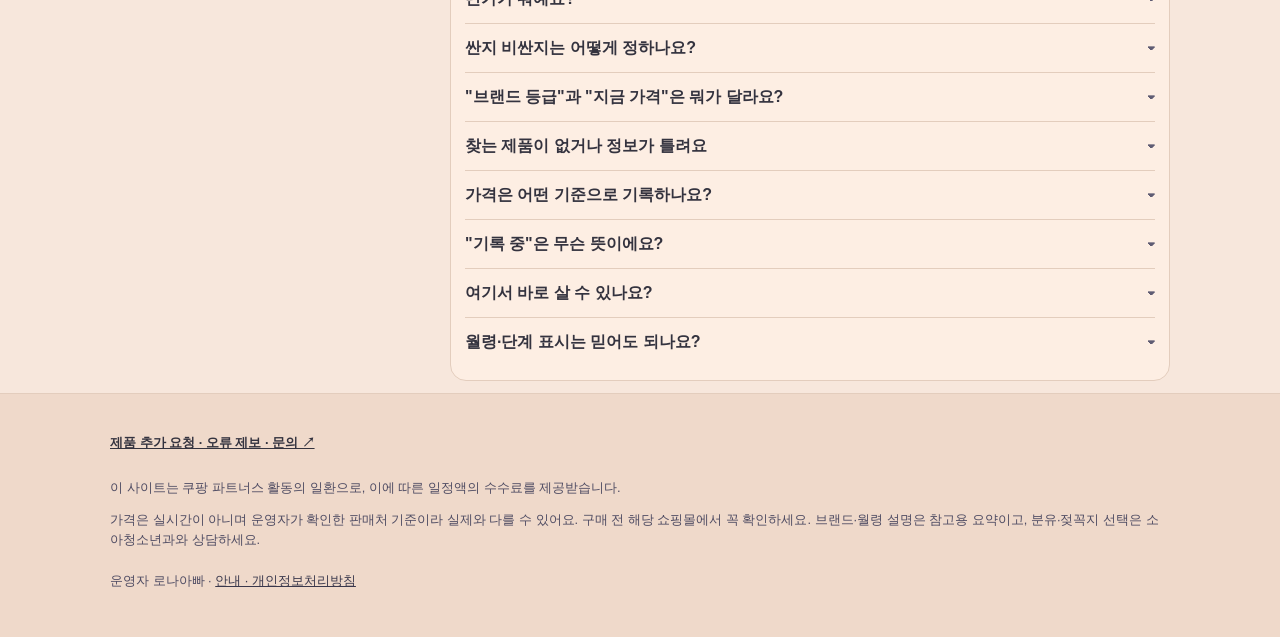
==== commit a7b8b6e0: "기준 보기 버튼 터치 영역 44px로 확대 Co-Authored-By: Claude Sonnet 5.5 <noreply@anthropic.com> Claude-Session: ht" ====
--- a/index.html
+++ b/index.html
@@ -19,7 +19,7 @@
   <link rel="icon" href="data:image/svg+xml,%3Csvg xmlns=%22http://www.w3.org/2000/svg%22 viewBox=%220 0 64 64%22%3E%3Crect width=%2264%22 height=%2264%22 rx=%2215%22 fill=%22%23D8947E%22/%3E%3Cpath d=%22M18 16h28a8 8 0 0 1 8 8v16a8 8 0 0 1-8 8H31l-9 8v-8h-4a8 8 0 0 1-8-8V24a8 8 0 0 1 8-8z%22 fill=%22%23EFEDEB%22/%3E%3Cellipse cx=%2226%22 cy=%2230%22 rx=%222.2%22 ry=%222.8%22 fill=%22%236B4A40%22/%3E%3Cellipse cx=%2238%22 cy=%2230%22 rx=%222.2%22 ry=%222.8%22 fill=%22%236B4A40%22/%3E%3Cpath d=%22M27 37q5 5 10 0%22 stroke=%22%236B4A40%22 stroke-width=%222.4%22 fill=%22none%22 stroke-linecap=%22round%22/%3E%3C/svg%3E">
   <link rel="apple-touch-icon" href="img/icon-180.png">
   <meta name="description" content="아이톡톡 가격비교: 기저귀·분유·쪽쪽이·젖병 등 육아용품의 시장 최저 단가 추이를 보고, 지금 가격이 싼지 비싼지 확인하세요.">
-  <link rel="stylesheet" href="css/style.css?v=20261127g">
+  <link rel="stylesheet" href="css/style.css?v=20261127h">
 </head>
 <body>
   <header class="top" data-hero="stamp">
@@ -27,7 +27,7 @@
       <div>
         <h1><svg class="logo" aria-hidden="true" xmlns="http://www.w3.org/2000/svg" viewBox="0 0 64 64"><rect width="64" height="64" rx="15" fill="#D8947E"/><path d="M18 16h28a8 8 0 0 1 8 8v16a8 8 0 0 1-8 8H31l-9 8v-8h-4a8 8 0 0 1-8-8V24a8 8 0 0 1 8-8z" fill="#EFEDEB"/><ellipse cx="26" cy="30" rx="2.2" ry="2.8" fill="#6B4A40"/><ellipse cx="38" cy="30" rx="2.2" ry="2.8" fill="#6B4A40"/><path d="M27 37q5 5 10 0" stroke="#6B4A40" stroke-width="2.4" fill="none" stroke-linecap="round"/></svg>아이톡톡 <small>가격비교</small></h1>
         <p class="sub"><span class="long">기저귀 <b>1매당</b>·분유 <b>100g당</b> 가격으로 지금이 싼지 비싼지 알려드려요</span><span class="short"><b>1매당·100g당</b> 단가로 싼지 비싼지 확인</span> · <a href="#faq">사용법</a></p>
-        <div class="hero-chips" id="heroChips" aria-label="이 사이트 기준"><span id="heroCount">📦 제품 추적 중</span><span>🚚 배송비 포함</span><span>👤 비회원 가격</span><button type="button" id="basisBtn" aria-expanded="false" aria-controls="basisBox">ℹ 기준 보기</button></div>
+        <div class="hero-chips" id="heroChips" aria-label="이 사이트 기준"><span id="heroCount">📦 제품 추적 중</span><span>🚚 배송비 포함</span><span>👤 비회원 가격</span><button type="button" id="basisBtn" aria-expanded="false" aria-controls="basisBox"><span>ℹ 기준 보기</span></button></div>
         <div class="hero-basis" id="basisBox" hidden>
           <p><b>가격 기준</b> 비회원이 살 때의 <b>배송비 포함 최저가</b>예요. 쿠팡 와우 등 멤버십 혜택, 카드·적립, 조건부 쿠폰은 뺐어요.</p>
           <p><b>단가 계산</b> <span id="basisEx"></span></p>
@@ -239,7 +239,7 @@
   </div>
   <iframe name="inqSink" id="inqSink" title="제출 결과" hidden></iframe>
 
-  <script src="js/app.js?v=20261127g"></script>
-  <script src="js/inquiry.js?v=20261127g" defer></script>
+  <script src="js/app.js?v=20261127h"></script>
+  <script src="js/inquiry.js?v=20261127h" defer></script>
 </body>
 </html>
--- a/css/style.css
+++ b/css/style.css
@@ -521,8 +521,9 @@
 .listnote,.totals,.count,.asof{color:#4f4c63}
 
 /* 2026-11-27 신뢰 요소: 기준 보기 패널, 배너 오른쪽 안내(도장·계산·과정 중 data-hero로 선택), 판단 진행 막대 */
-.hero-chips button{background:rgba(255,255,255,.95);border:1px solid rgba(120,80,60,.3);border-radius:999px;padding:3px 10px;font-size:.78rem;font-weight:800;color:#8f3414;min-height:28px}
-.hero-chips button[aria-expanded="true"]{background:#8f3414;color:#fff;border-color:#8f3414}
+.hero-chips button{background:none;border:0;padding:0 2px;min-height:44px;display:inline-flex;align-items:center;margin:-8px 0}
+.hero-chips button span{background:rgba(255,255,255,.95);border-color:rgba(120,80,60,.3);color:#8f3414;font-weight:800}
+.hero-chips button[aria-expanded="true"] span{background:#8f3414;color:#fff;border-color:#8f3414}
 .hero-chips{align-items:center}
 .hero-basis{grid-column:1/-1;grid-row:4;margin-top:8px;max-width:640px;background:rgba(255,255,255,.82);border:1px solid rgba(120,80,60,.2);border-radius:12px;padding:8px 12px;font-size:.84rem;line-height:1.5;color:#34333f}
 .hero-basis p{margin:2px 0}
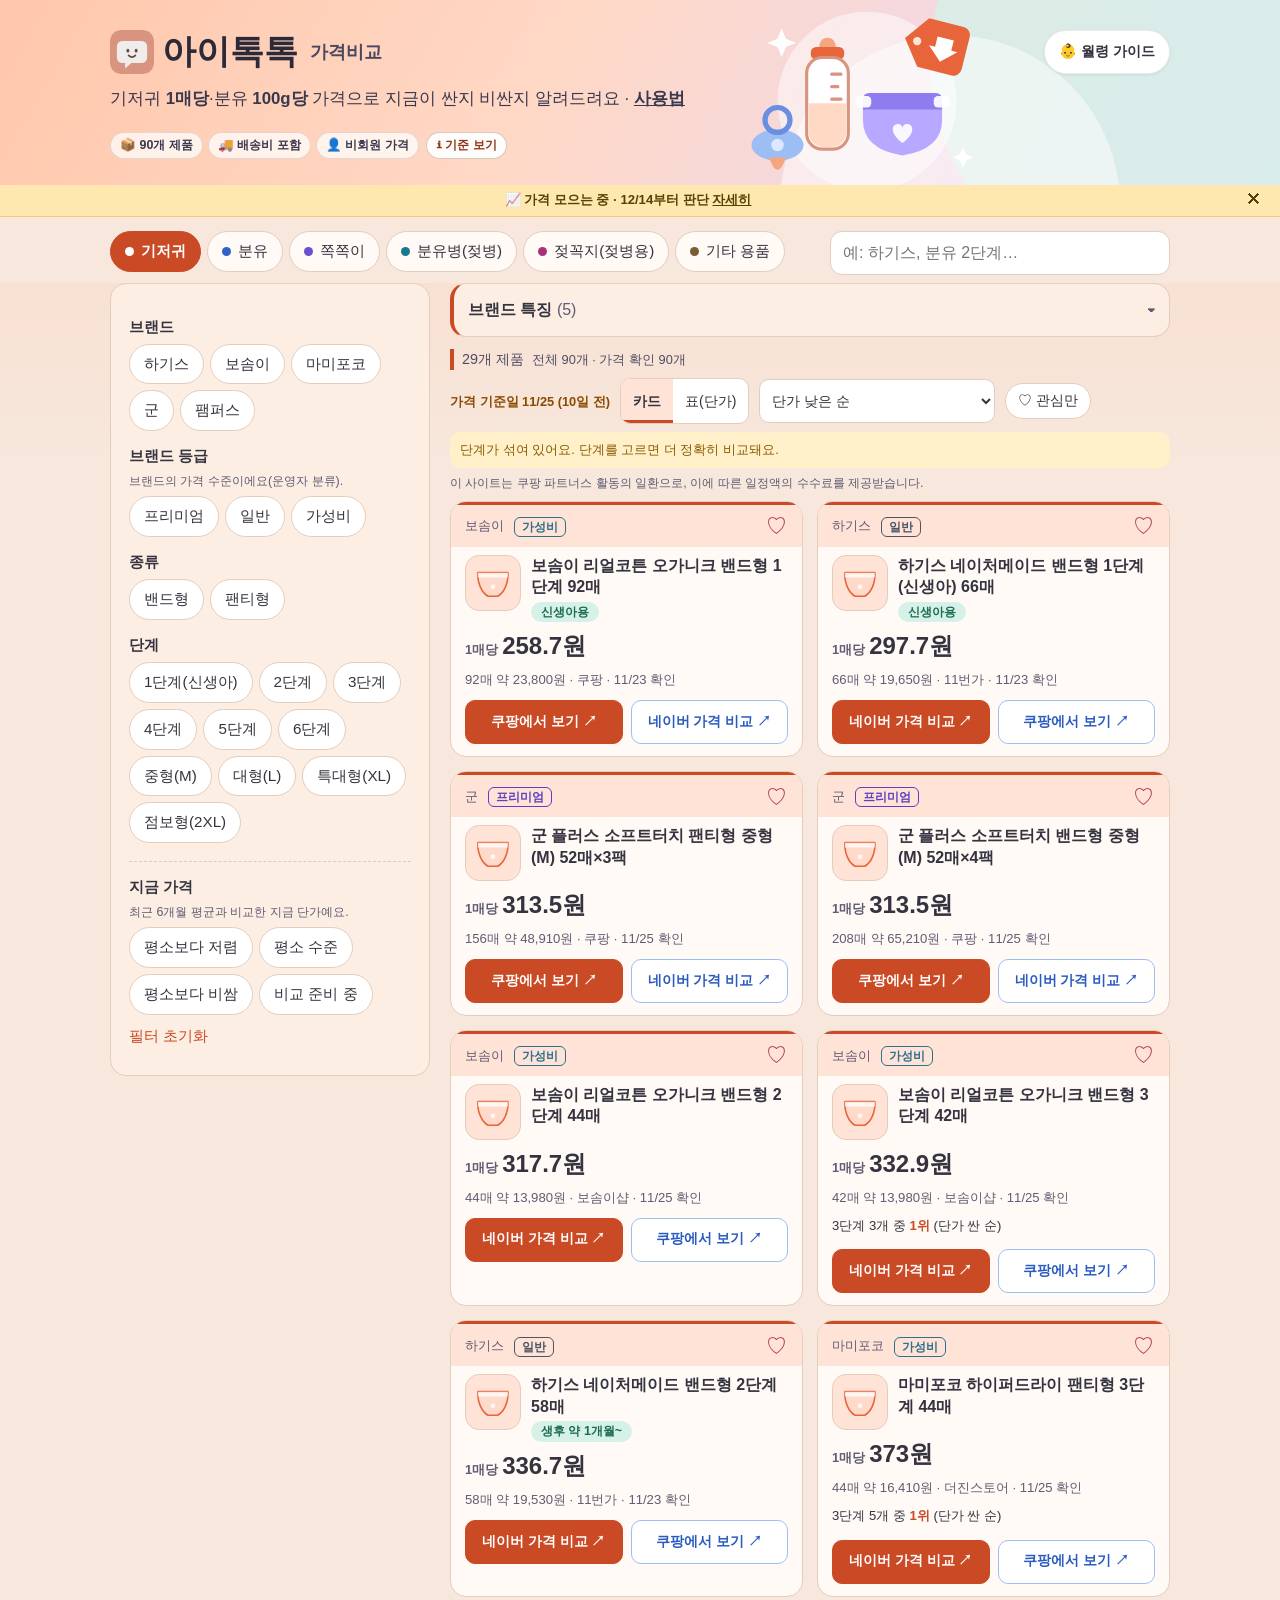
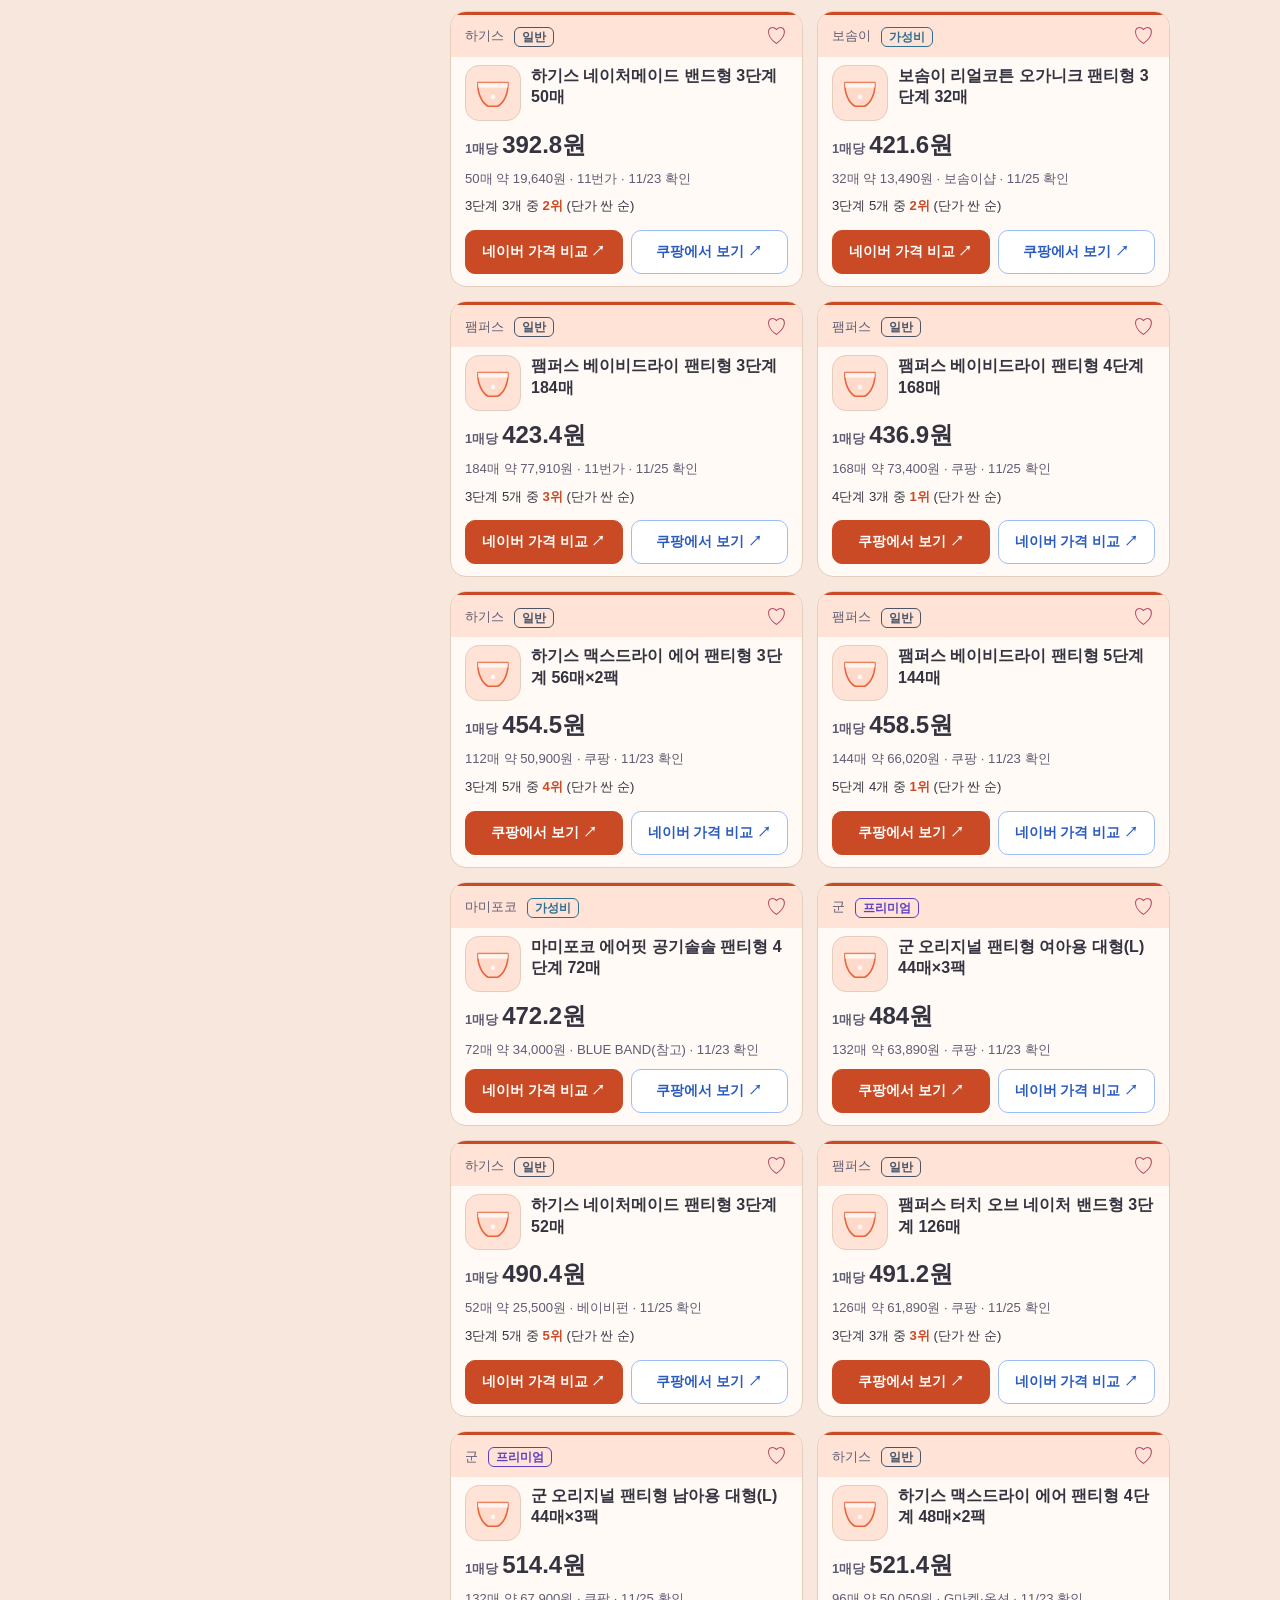
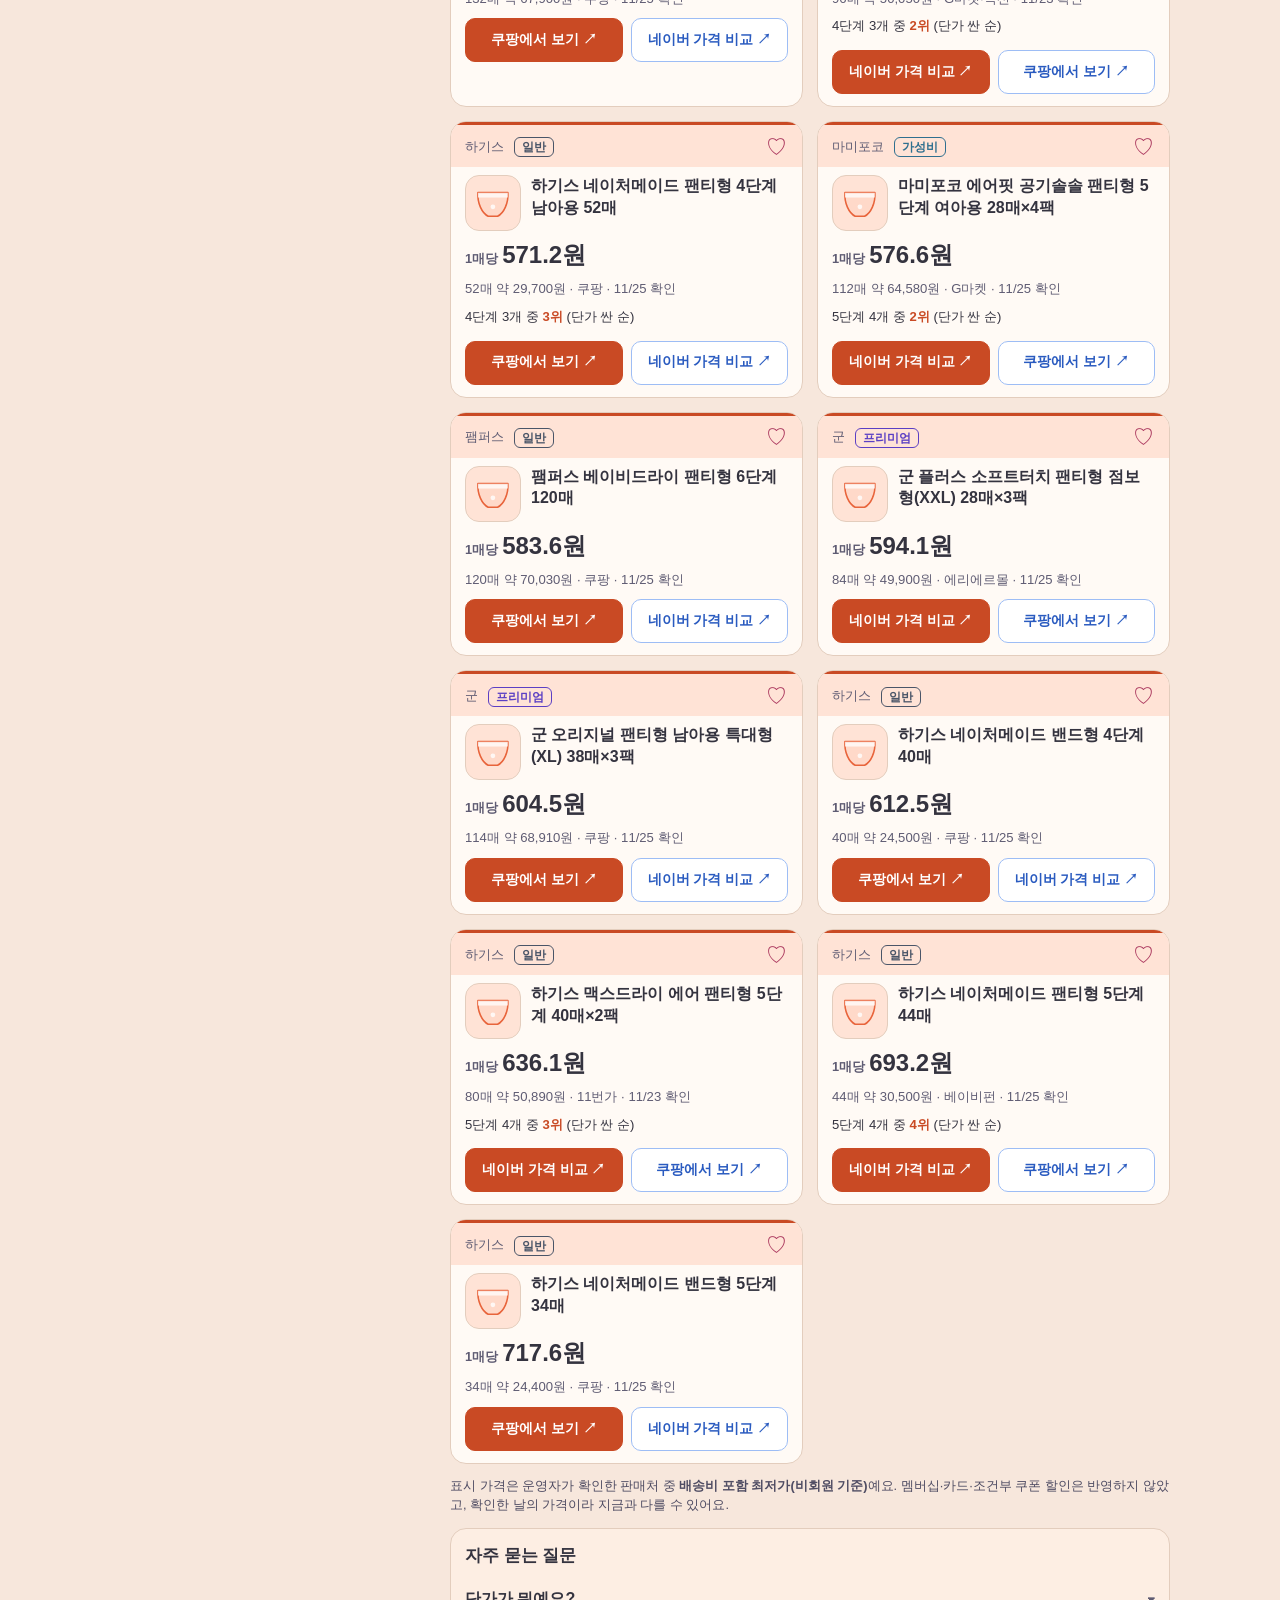
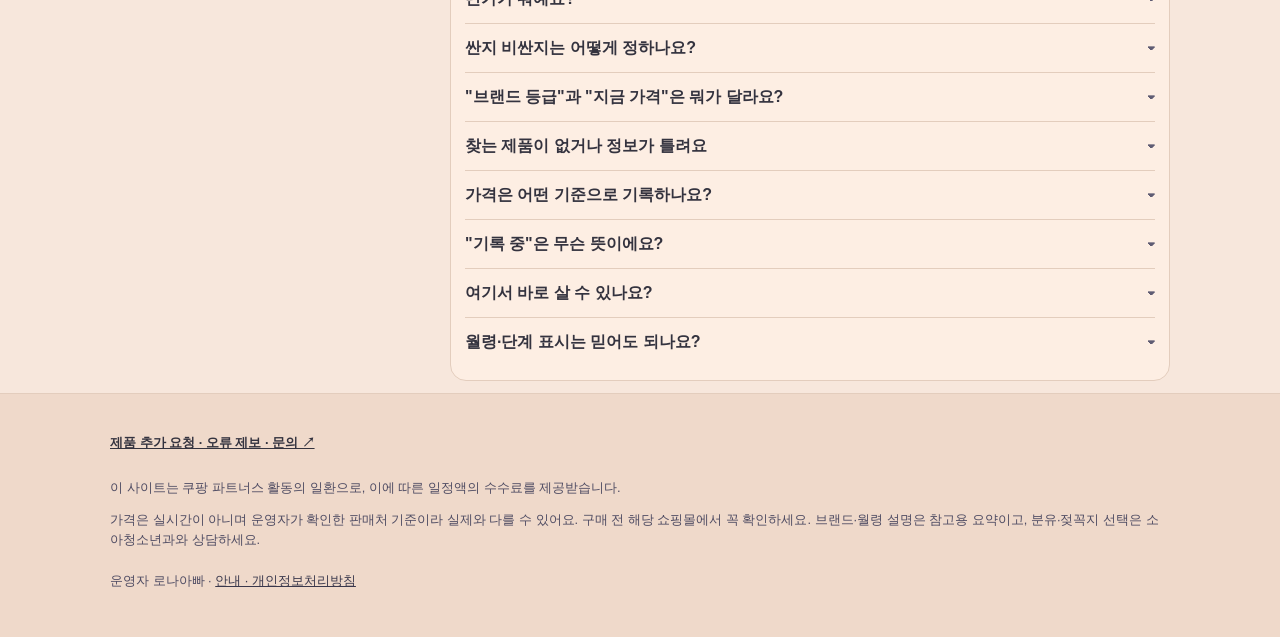
==== commit b6240998: "배너: 글자 없는 일러스트 3안(아기용품·마스코트·모빌) 추가, 텍스트 안내 3안 삭제 Co-Authored-By: Claude Sonnet 5.5 <noreply@anthropi" ====
--- a/index.html
+++ b/index.html
@@ -19,27 +19,75 @@
   <link rel="icon" href="data:image/svg+xml,%3Csvg xmlns=%22http://www.w3.org/2000/svg%22 viewBox=%220 0 64 64%22%3E%3Crect width=%2264%22 height=%2264%22 rx=%2215%22 fill=%22%23D8947E%22/%3E%3Cpath d=%22M18 16h28a8 8 0 0 1 8 8v16a8 8 0 0 1-8 8H31l-9 8v-8h-4a8 8 0 0 1-8-8V24a8 8 0 0 1 8-8z%22 fill=%22%23EFEDEB%22/%3E%3Cellipse cx=%2226%22 cy=%2230%22 rx=%222.2%22 ry=%222.8%22 fill=%22%236B4A40%22/%3E%3Cellipse cx=%2238%22 cy=%2230%22 rx=%222.2%22 ry=%222.8%22 fill=%22%236B4A40%22/%3E%3Cpath d=%22M27 37q5 5 10 0%22 stroke=%22%236B4A40%22 stroke-width=%222.4%22 fill=%22none%22 stroke-linecap=%22round%22/%3E%3C/svg%3E">
   <link rel="apple-touch-icon" href="img/icon-180.png">
   <meta name="description" content="아이톡톡 가격비교: 기저귀·분유·쪽쪽이·젖병 등 육아용품의 시장 최저 단가 추이를 보고, 지금 가격이 싼지 비싼지 확인하세요.">
-  <link rel="stylesheet" href="css/style.css?v=20261127h">
+  <link rel="stylesheet" href="css/style.css?v=20261127j">
 </head>
 <body>
-  <header class="top" data-hero="stamp">
+  <header class="top" data-hero="items">
     <div class="wrap top-in">
       <div>
         <h1><svg class="logo" aria-hidden="true" xmlns="http://www.w3.org/2000/svg" viewBox="0 0 64 64"><rect width="64" height="64" rx="15" fill="#D8947E"/><path d="M18 16h28a8 8 0 0 1 8 8v16a8 8 0 0 1-8 8H31l-9 8v-8h-4a8 8 0 0 1-8-8V24a8 8 0 0 1 8-8z" fill="#EFEDEB"/><ellipse cx="26" cy="30" rx="2.2" ry="2.8" fill="#6B4A40"/><ellipse cx="38" cy="30" rx="2.2" ry="2.8" fill="#6B4A40"/><path d="M27 37q5 5 10 0" stroke="#6B4A40" stroke-width="2.4" fill="none" stroke-linecap="round"/></svg>아이톡톡 <small>가격비교</small></h1>
-        <p class="sub"><span class="long">기저귀 <b>1매당</b>·분유 <b>100g당</b> 가격으로 지금이 싼지 비싼지 알려드려요</span><span class="short"><b>1매당·100g당</b> 단가로 싼지 비싼지 확인</span> · <a href="#faq">사용법</a></p>
+        <p class="sub"><span class="long">기저귀 <b>1매당</b>·분유 <b>100g당</b> 가격으로 지금이 싼지 비싼지 알려드려요</span><span class="short">단가로 싼지 비싼지 확인</span> · <a href="#faq">사용법</a></p>
         <div class="hero-chips" id="heroChips" aria-label="이 사이트 기준"><span id="heroCount">📦 제품 추적 중</span><span>🚚 배송비 포함</span><span>👤 비회원 가격</span><button type="button" id="basisBtn" aria-expanded="false" aria-controls="basisBox"><span>ℹ 기준 보기</span></button></div>
         <div class="hero-basis" id="basisBox" hidden>
           <p><b>가격 기준</b> 비회원이 살 때의 <b>배송비 포함 최저가</b>예요. 쿠팡 와우 등 멤버십 혜택, 카드·적립, 조건부 쿠폰은 뺐어요.</p>
           <p><b>단가 계산</b> <span id="basisEx"></span></p>
-          <p><b>갱신</b> 운영자가 매주 토·일에 판매처를 직접 확인해 기록해요. 구매 전에는 쇼핑몰에서 한 번 더 확인하세요.</p>
+          <p><b>갱신</b> 운영자가 매주 토·일에 판매처를 직접 확인해 기록해요(<span id="basisNext"></span>). 구매 전에는 쇼핑몰에서 한 번 더 확인하세요.</p>
         </div>
       </div>
       <button id="openGuide" class="gbtn" type="button" aria-haspopup="dialog">👶 월령 가이드</button>
-      <aside class="hero-side" aria-label="가격 확인 안내">
-        <div class="hs hs-stamp"><small>가격 확인일</small><b id="hsDate">-</b><span id="hsNext"></span></div>
-        <div class="hs hs-calc"><small>이렇게 계산해요</small><div class="eq"><span id="hcA">-</span><i>÷</i><span id="hcB">-</span><b id="hcC">-</b></div><em>배송비 포함 · 비회원 가격</em></div>
-        <div class="hs hs-steps"><small>가격이 나오는 과정</small><ol><li>판매처 확인</li><li>배송비 포함</li><li>단가로 환산</li><li>평균과 비교</li></ol></div>
-      </aside>
+<svg class="hero-art" data-art="items" viewBox="0 0 240 200" aria-hidden="true" focusable="false">
+<circle cx="122" cy="106" r="86" fill="#fff" opacity=".5"/>
+<path d="M40 36l4 10 10 4-10 4-4 10-4-10-10-4 10-4z" fill="#fff" opacity=".95"/>
+<path d="M214 150l3 7 7 3-7 3-3 7-3-7-7-3 7-3z" fill="#fff" opacity=".95"/>
+<g transform="translate(56 46)">
+<path d="M20 8C20 -4 36 -4 36 8Z" fill="#f4a77f"/>
+<rect x="12" y="8" width="32" height="12" rx="5" fill="#e8643b"/>
+<rect x="8" y="18" width="40" height="88" rx="15" fill="#fff" stroke="#d8947e" stroke-width="3"/>
+<path d="M10 62h36v28a14 14 0 0 1-14 14H24a14 14 0 0 1-14-14z" fill="#ffd9c4"/>
+<g stroke="#d8947e" stroke-width="3" stroke-linecap="round"><path d="M32 34h9M32 46h6M32 58h9"/></g>
+</g>
+<g transform="translate(118 98)">
+<path d="M0 7Q0 0 7 0H69Q76 0 76 7V26Q76 54 38 60Q0 54 0 26Z" fill="#b9a8ff"/>
+<path d="M0 7Q0 0 7 0H69Q76 0 76 7V16H0Z" fill="#8f7cf0"/>
+<rect x="-7" y="3" width="15" height="11" rx="4" fill="#fff" opacity=".92"/><rect x="68" y="3" width="15" height="11" rx="4" fill="#fff" opacity=".92"/>
+<path d="M38 48C28 41 26 32 32 30C35.5 29 38 31 38 34C38 31 40.5 29 44 30C50 32 48 41 38 48Z" fill="#fff" opacity=".92"/>
+</g>
+<g transform="translate(36 148)">
+<ellipse cx="0" cy="0" rx="25" ry="15" fill="#9dbdf5"/>
+<circle cx="0" cy="0" r="6" fill="#dbe9ff"/>
+<circle cx="0" cy="-24" r="12" fill="none" stroke="#6a8fe0" stroke-width="5"/>
+<path d="M-8 12Q0 36 8 12Z" fill="#f4a77f"/>
+</g>
+<g transform="translate(172 24) rotate(14) scale(1)"><path d="M10 0H44a8 8 0 0 1 8 8V40a8 8 0 0 1-8 8H10L-8 24Z" fill="#e8643b"/><circle cx="4" cy="24" r="4" fill="#ffe3d6"/><polygon points="22,15 38,15 38,25 44,25 30,38 16,25 22,25" fill="#fff"/></g>
+</svg>
+<svg class="hero-art" data-art="mascot" viewBox="0 0 240 200" aria-hidden="true" focusable="false">
+<circle cx="120" cy="104" r="86" fill="#fff" opacity=".5"/>
+<ellipse cx="82" cy="176" rx="48" ry="7" fill="#8f3414" opacity=".13"/>
+<path d="M214 40l3 7 7 3-7 3-3 7-3-7-7-3 7-3z" fill="#fff"/>
+<path d="M30 52l3 7 7 3-7 3-3 7-3-7-7-3 7-3z" fill="#fff"/>
+<g transform="translate(8 34) scale(2.5)">
+<path d="M18 16h28a8 8 0 0 1 8 8v16a8 8 0 0 1-8 8H31l-9 8v-8h-4a8 8 0 0 1-8-8V24a8 8 0 0 1 8-8z" fill="#fffaf4" stroke="#d8947e" stroke-width="1.5" stroke-linejoin="round"/>
+<ellipse cx="26" cy="30" rx="2.2" ry="2.8" fill="#6B4A40"/><ellipse cx="38" cy="30" rx="2.2" ry="2.8" fill="#6B4A40"/>
+<path d="M27.5 36.5Q32 41 36.5 36.5" fill="none" stroke="#6B4A40" stroke-width="1.8" stroke-linecap="round"/>
+<circle cx="21.5" cy="35" r="2.6" fill="#f4a89a" opacity=".6"/><circle cx="42.5" cy="35" r="2.6" fill="#f4a89a" opacity=".6"/>
+</g>
+<line x1="186" y1="130" x2="216" y2="164" stroke="#e8643b" stroke-width="11" stroke-linecap="round"/>
+<circle cx="164" cy="104" r="40" fill="#fff" fill-opacity=".75" stroke="#e8643b" stroke-width="8"/>
+<polygon points="152,86 176,86 176,102 188,102 164,128 140,102 152,102" fill="#e8643b"/>
+<path d="M142 84a28 28 0 0 1 14-12" fill="none" stroke="#fff" stroke-width="5" stroke-linecap="round" opacity=".9"/>
+</svg>
+<svg class="hero-art" data-art="mobile" viewBox="0 0 240 200" aria-hidden="true" focusable="false">
+<path d="M26 18H214" stroke="#c98a6e" stroke-width="6" stroke-linecap="round"/>
+<path d="M120 4V18" stroke="#c98a6e" stroke-width="5" stroke-linecap="round"/>
+<g stroke="#fff" stroke-width="3" stroke-linecap="round" opacity=".95"><path d="M54 18V70"/><path d="M104 18V112"/><path d="M152 18V58"/><path d="M200 18V94"/></g>
+<g transform="translate(54 86)"><polygon points="0,-17 4.6,-6.4 16.2,-5.3 7.5,2.5 10,13.8 0,8 -10,13.8 -7.5,2.5 -16.2,-5.3 -4.6,-6.4" fill="#ffd666" stroke="#ffd666" stroke-width="5" stroke-linejoin="round"/></g>
+<g transform="translate(104 134)"><path d="M10 -22A24 24 0 1 0 10 22A18 18 0 1 1 10 -22Z" fill="#b9a8ff" stroke="#b9a8ff" stroke-width="4" stroke-linejoin="round"/><circle cx="-3" cy="-2" r="2" fill="#6B4A40"/><path d="M-9 8Q-4 12 0 8" fill="none" stroke="#6B4A40" stroke-width="2" stroke-linecap="round"/></g>
+<g transform="translate(152 80)"><g fill="#fff"><circle cx="-18" cy="6" r="14"/><circle cx="0" cy="-6" r="19"/><circle cx="20" cy="4" r="14"/><rect x="-24" y="4" width="54" height="16" rx="8"/></g></g>
+<g transform="translate(188 98) rotate(-8) scale(0.85)"><path d="M10 0H44a8 8 0 0 1 8 8V40a8 8 0 0 1-8 8H10L-8 24Z" fill="#e8643b"/><circle cx="4" cy="24" r="4" fill="#ffe3d6"/><polygon points="22,15 38,15 38,25 44,25 30,38 16,25 22,25" fill="#fff"/></g>
+<path d="M30 160l3 7 7 3-7 3-3 7-3-7-7-3 7-3z" fill="#fff" opacity=".95"/>
+<path d="M214 168l3 7 7 3-7 3-3 7-3-7-7-3 7-3z" fill="#fff" opacity=".95"/>
+<circle cx="70" cy="170" r="5" fill="#fff" opacity=".8"/><circle cx="168" cy="176" r="4" fill="#fff" opacity=".8"/>
+</svg>
     </div>
   </header>
 
@@ -239,7 +287,7 @@
   </div>
   <iframe name="inqSink" id="inqSink" title="제출 결과" hidden></iframe>
 
-  <script src="js/app.js?v=20261127h"></script>
-  <script src="js/inquiry.js?v=20261127h" defer></script>
+  <script src="js/app.js?v=20261127j"></script>
+  <script src="js/inquiry.js?v=20261127j" defer></script>
 </body>
 </html>
--- a/css/style.css
+++ b/css/style.css
@@ -528,24 +528,17 @@
 .hero-basis{grid-column:1/-1;grid-row:4;margin-top:8px;max-width:640px;background:rgba(255,255,255,.82);border:1px solid rgba(120,80,60,.2);border-radius:12px;padding:8px 12px;font-size:.84rem;line-height:1.5;color:#34333f}
 .hero-basis p{margin:2px 0}
 .hero-basis b{color:#8f3414;margin-right:4px}
-.hero-side{display:none}
-@media (min-width:1200px){
-  .hero-side{display:block;position:absolute;right:210px;top:50%;transform:translateY(-50%);width:270px;pointer-events:none}
-  .hs{display:none;background:rgba(255,255,255,.62);border:1.5px dashed rgba(143,52,20,.45);border-radius:16px;padding:12px 16px;color:#34333f}
-  .hs small{display:block;font-size:.78rem;font-weight:700;color:#6a3a20;letter-spacing:.02em}
-  .top[data-hero="stamp"] .hs-stamp,.top[data-hero="calc"] .hs-calc,.top[data-hero="steps"] .hs-steps{display:block}
-  .hs-stamp{transform:rotate(-3deg);text-align:center;border-radius:18px;padding:14px 16px}
-  .hs-stamp b{display:block;font-size:1.6rem;line-height:1.2;color:#8f3414;letter-spacing:.01em}
-  .hs-stamp span{display:block;margin-top:4px;font-size:.84rem;font-weight:700;color:#4a4860}
-  .hs-calc{border-style:solid;border-color:rgba(143,52,20,.25);background:rgba(255,255,255,.78)}
-  .hs-calc .eq{display:flex;align-items:baseline;justify-content:center;gap:7px;margin:6px 0 4px;font-size:.95rem;font-weight:700;font-variant-numeric:tabular-nums;flex-wrap:wrap}
-  .hs-calc .eq i{font-style:normal;color:#8f3414}
-  .hs-calc .eq b{flex-basis:100%;text-align:center;font-size:1.2rem;color:#8f3414}
-  .hs-calc em{display:block;font-style:normal;font-size:.78rem;color:#4a4860;text-align:center}
-  .hs-steps ol{list-style:none;margin:6px 0 0;padding:0;display:grid;grid-template-columns:1fr 1fr;gap:6px}
-  .hs-steps li{background:rgba(255,255,255,.85);border-radius:999px;padding:4px 10px;font-size:.82rem;font-weight:700;counter-increment:st}
-  .hs-steps li::before{content:"✓ ";color:#8f3414}
-}
+/* 배너 그림(글자 없는 일러스트 3안, header.top[data-hero]로 선택): 모바일은 오른쪽 아래, 큰 화면은 오른쪽 가운데 */
+.hero-art{display:none;position:absolute;pointer-events:none;z-index:0;height:auto}
+.top[data-hero="items"] .hero-art[data-art="items"],.top[data-hero="mascot"] .hero-art[data-art="mascot"],.top[data-hero="mobile"] .hero-art[data-art="mobile"]{display:block}
+.top .wrap>.hero-art{right:8px;bottom:4px;width:124px}
+.hero-chips,.hero-basis{position:relative;z-index:2}
+@media (max-width:899px){
+  .top .sub,.top .hero-chips{max-width:calc(100% - 130px)}
+  #heroCount{display:none}
+}
+@media (min-width:900px) and (max-width:1199px){.top .wrap>.hero-art{width:190px;right:200px;bottom:auto;top:50%;transform:translateY(-50%)}}
+@media (min-width:1200px){.top .wrap>.hero-art{width:250px;right:200px;bottom:auto;top:50%;transform:translateY(-50%)}}
 .meter{margin:10px 0 2px;font-size:.84rem;color:var(--ink)}
 .meter .mrow{display:flex;align-items:center;gap:8px;margin:4px 0}
 .meter .mrow span:first-child{flex:0 0 5.5em;color:var(--muted)}
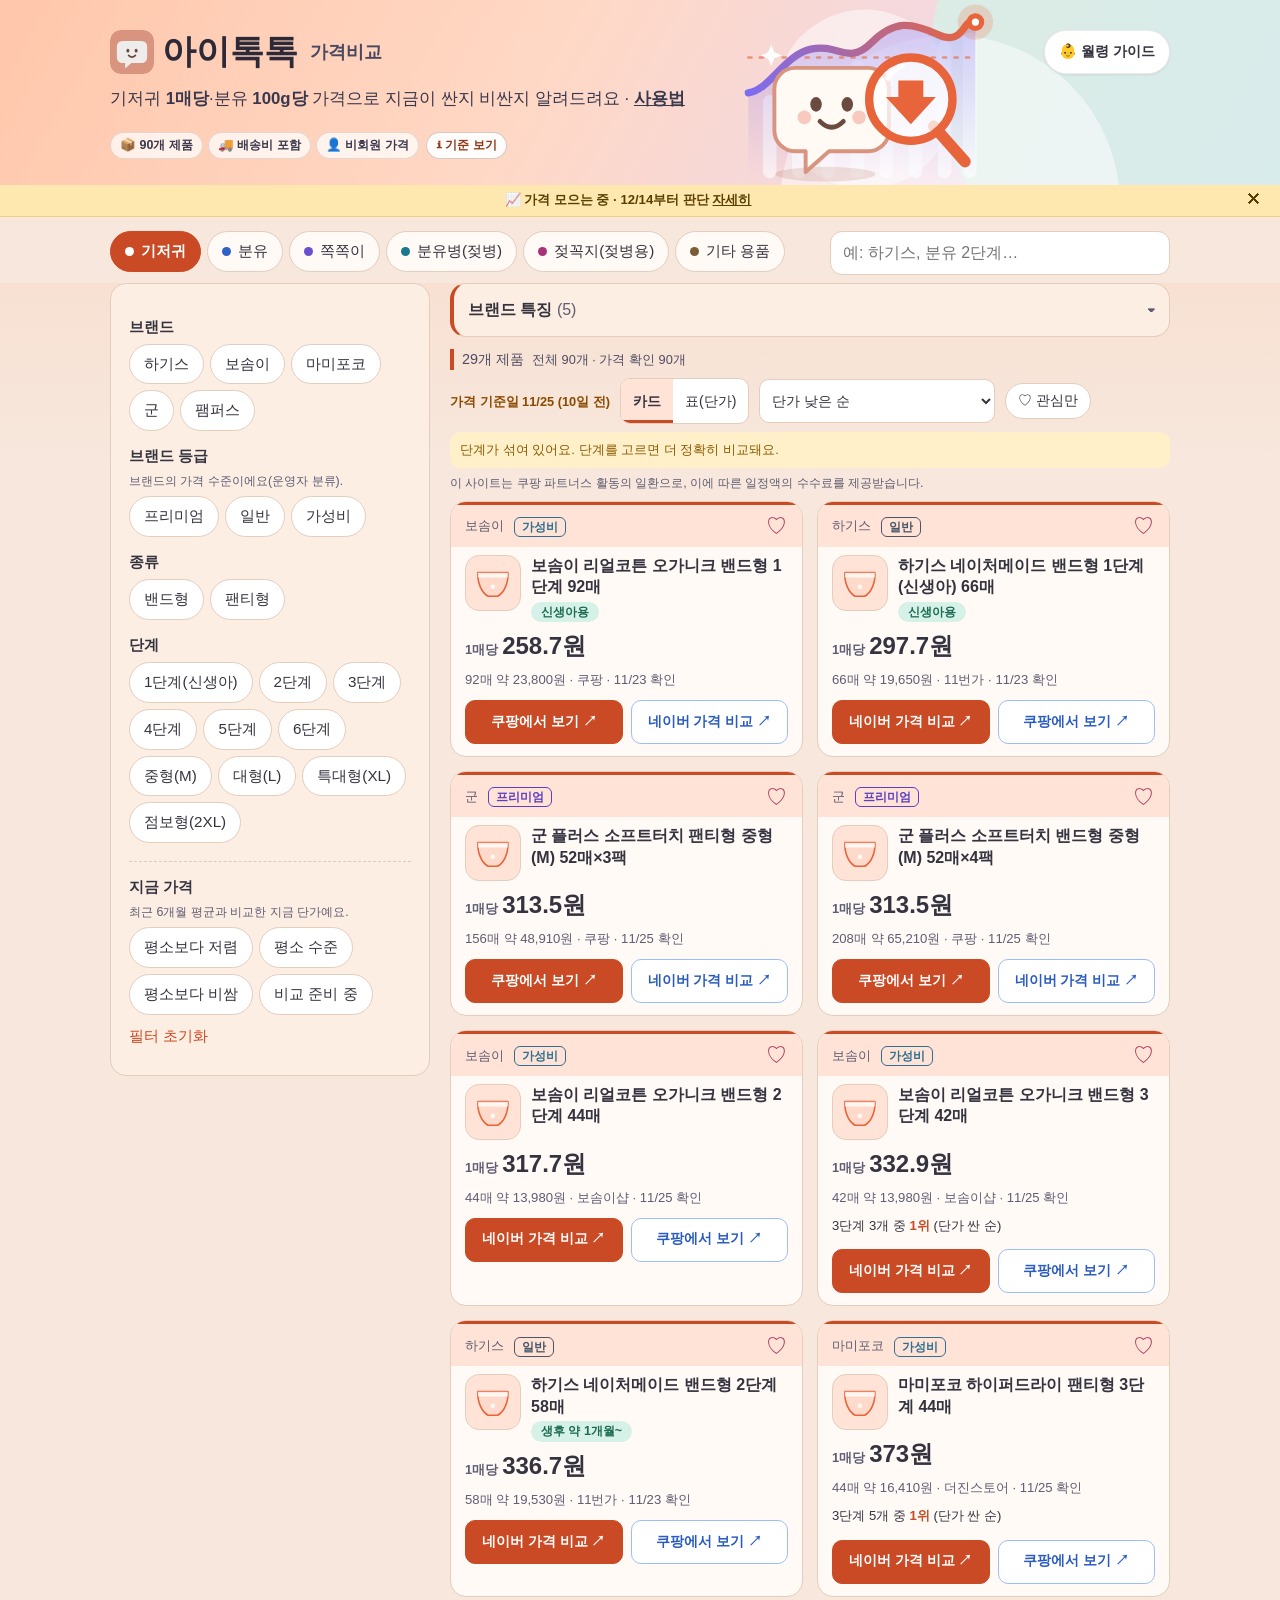
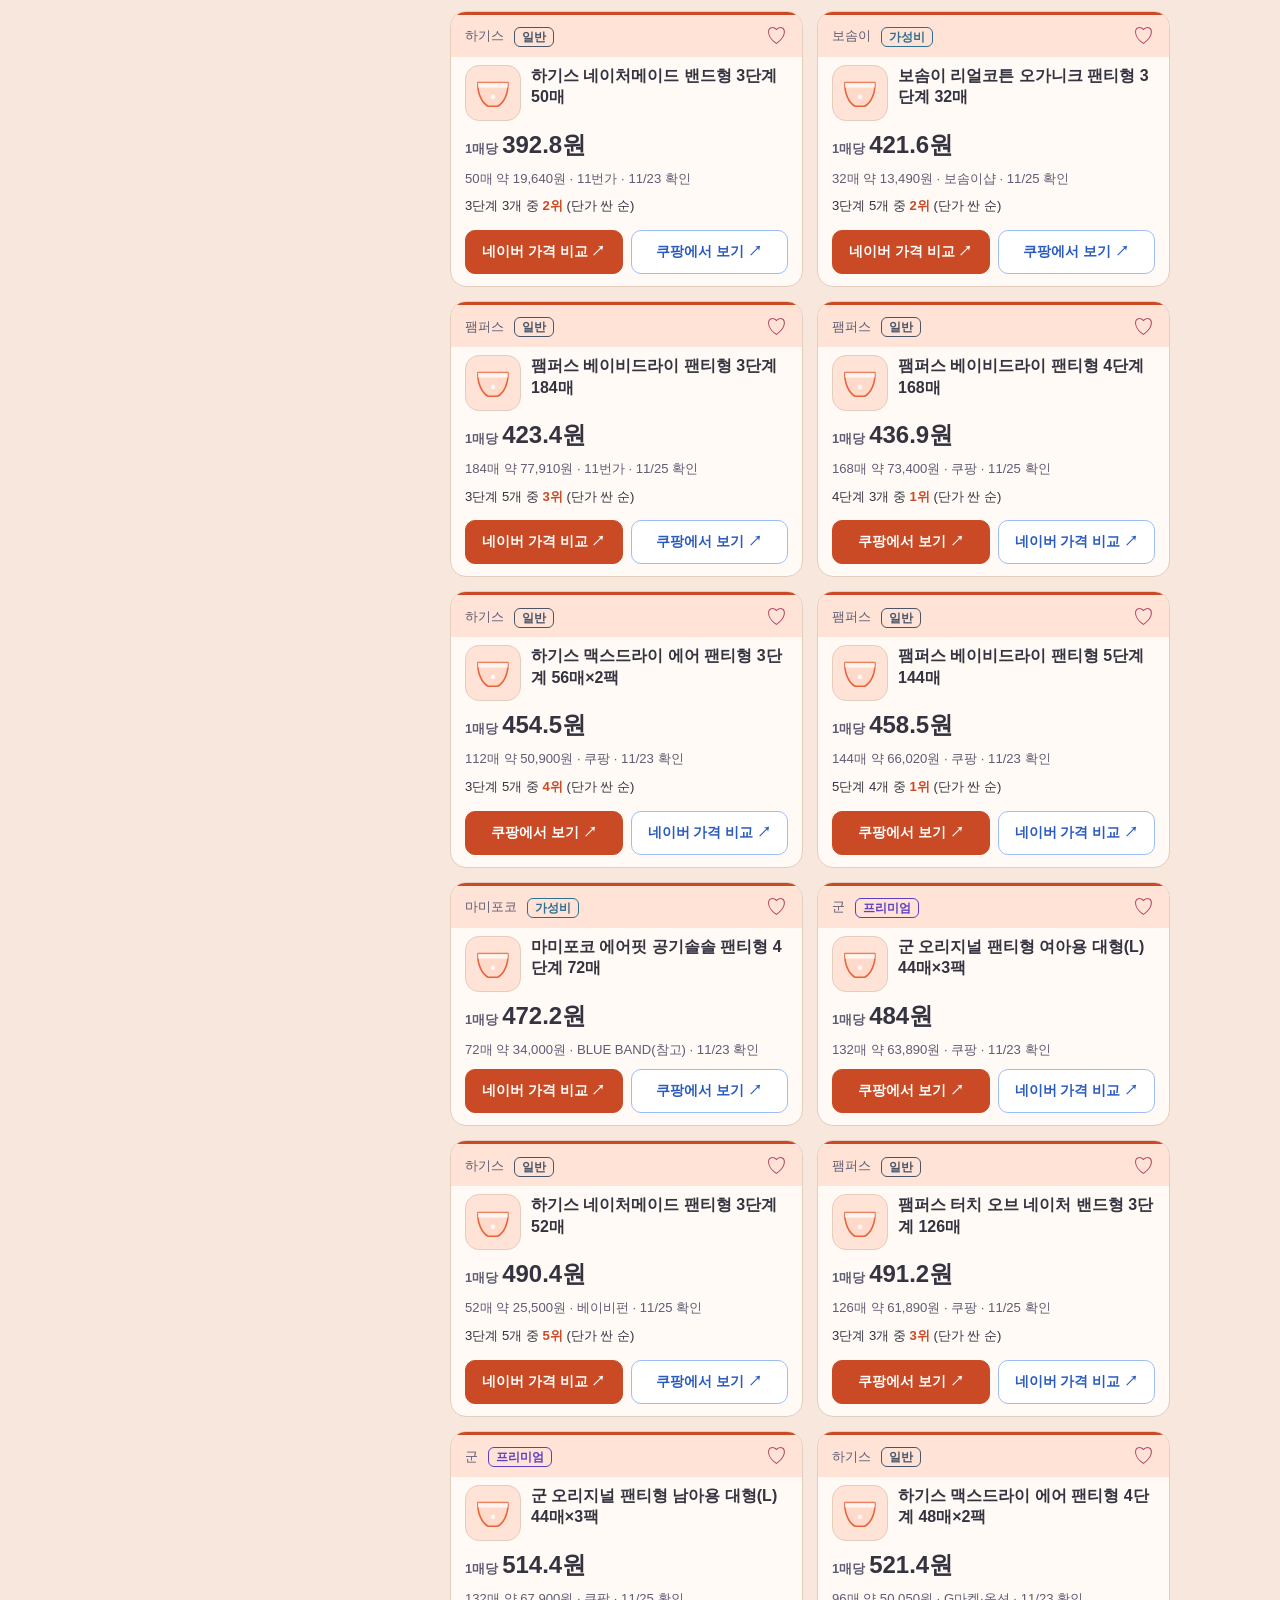
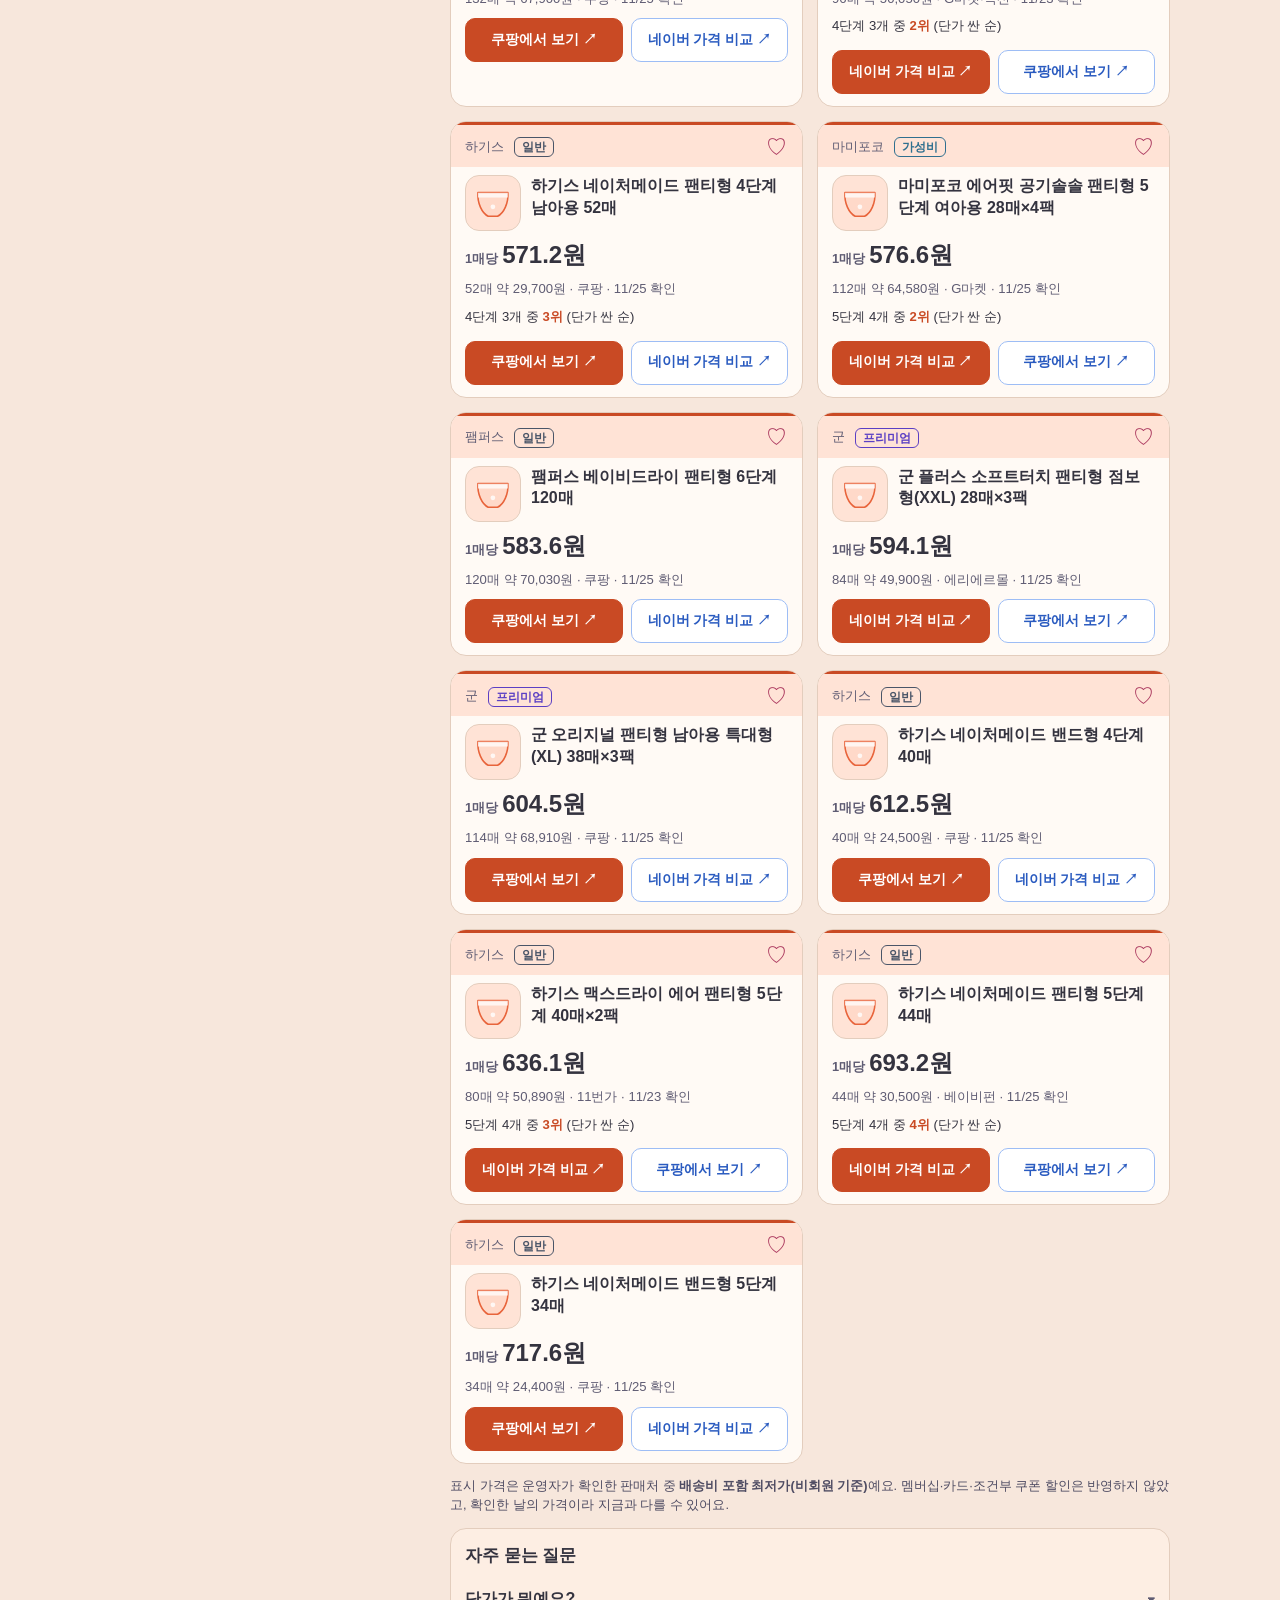
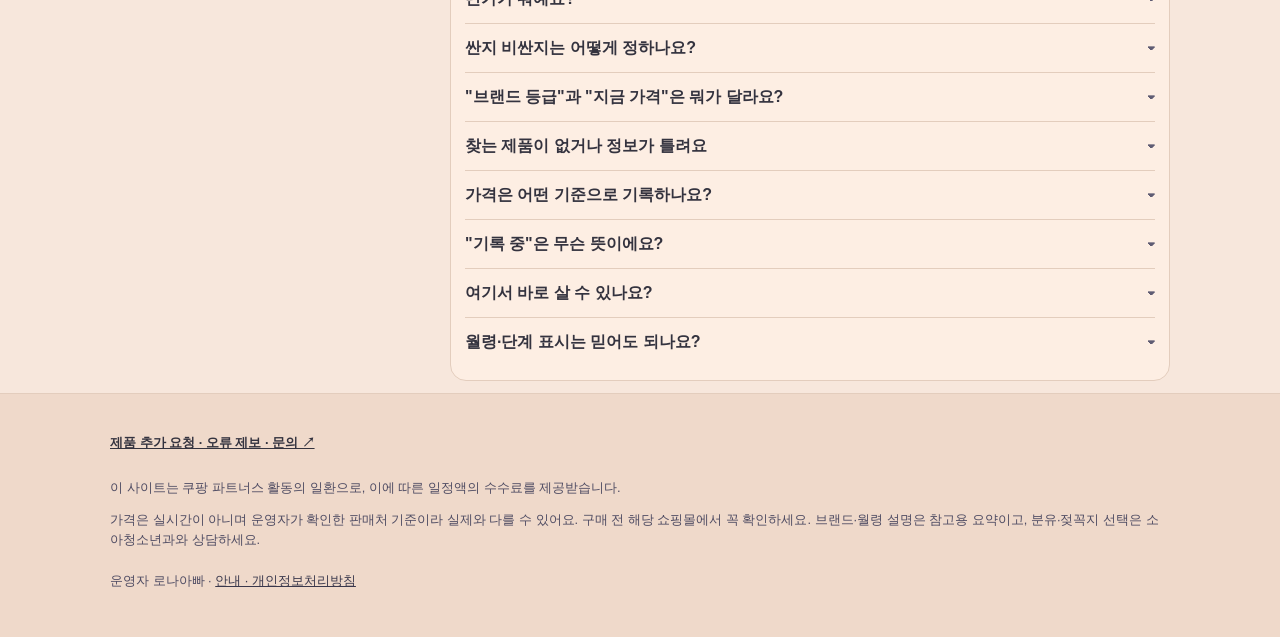
==== commit 7d97d7c6: "배너 일러스트: 마스코트+돋보기 뒤에 가격 추이 그래프를 겹쳐 표시, 나머지 안 삭제 Co-Authored-By: Claude Sonnet 5.5 <noreply@anthropic" ====
--- a/index.html
+++ b/index.html
@@ -19,10 +19,10 @@
   <link rel="icon" href="data:image/svg+xml,%3Csvg xmlns=%22http://www.w3.org/2000/svg%22 viewBox=%220 0 64 64%22%3E%3Crect width=%2264%22 height=%2264%22 rx=%2215%22 fill=%22%23D8947E%22/%3E%3Cpath d=%22M18 16h28a8 8 0 0 1 8 8v16a8 8 0 0 1-8 8H31l-9 8v-8h-4a8 8 0 0 1-8-8V24a8 8 0 0 1 8-8z%22 fill=%22%23EFEDEB%22/%3E%3Cellipse cx=%2226%22 cy=%2230%22 rx=%222.2%22 ry=%222.8%22 fill=%22%236B4A40%22/%3E%3Cellipse cx=%2238%22 cy=%2230%22 rx=%222.2%22 ry=%222.8%22 fill=%22%236B4A40%22/%3E%3Cpath d=%22M27 37q5 5 10 0%22 stroke=%22%236B4A40%22 stroke-width=%222.4%22 fill=%22none%22 stroke-linecap=%22round%22/%3E%3C/svg%3E">
   <link rel="apple-touch-icon" href="img/icon-180.png">
   <meta name="description" content="아이톡톡 가격비교: 기저귀·분유·쪽쪽이·젖병 등 육아용품의 시장 최저 단가 추이를 보고, 지금 가격이 싼지 비싼지 확인하세요.">
-  <link rel="stylesheet" href="css/style.css?v=20261127j">
+  <link rel="stylesheet" href="css/style.css?v=20261127m">
 </head>
 <body>
-  <header class="top" data-hero="items">
+  <header class="top">
     <div class="wrap top-in">
       <div>
         <h1><svg class="logo" aria-hidden="true" xmlns="http://www.w3.org/2000/svg" viewBox="0 0 64 64"><rect width="64" height="64" rx="15" fill="#D8947E"/><path d="M18 16h28a8 8 0 0 1 8 8v16a8 8 0 0 1-8 8H31l-9 8v-8h-4a8 8 0 0 1-8-8V24a8 8 0 0 1 8-8z" fill="#EFEDEB"/><ellipse cx="26" cy="30" rx="2.2" ry="2.8" fill="#6B4A40"/><ellipse cx="38" cy="30" rx="2.2" ry="2.8" fill="#6B4A40"/><path d="M27 37q5 5 10 0" stroke="#6B4A40" stroke-width="2.4" fill="none" stroke-linecap="round"/></svg>아이톡톡 <small>가격비교</small></h1>
@@ -35,35 +35,15 @@
         </div>
       </div>
       <button id="openGuide" class="gbtn" type="button" aria-haspopup="dialog">👶 월령 가이드</button>
-<svg class="hero-art" data-art="items" viewBox="0 0 240 200" aria-hidden="true" focusable="false">
-<circle cx="122" cy="106" r="86" fill="#fff" opacity=".5"/>
-<path d="M40 36l4 10 10 4-10 4-4 10-4-10-10-4 10-4z" fill="#fff" opacity=".95"/>
-<path d="M214 150l3 7 7 3-7 3-3 7-3-7-7-3 7-3z" fill="#fff" opacity=".95"/>
-<g transform="translate(56 46)">
-<path d="M20 8C20 -4 36 -4 36 8Z" fill="#f4a77f"/>
-<rect x="12" y="8" width="32" height="12" rx="5" fill="#e8643b"/>
-<rect x="8" y="18" width="40" height="88" rx="15" fill="#fff" stroke="#d8947e" stroke-width="3"/>
-<path d="M10 62h36v28a14 14 0 0 1-14 14H24a14 14 0 0 1-14-14z" fill="#ffd9c4"/>
-<g stroke="#d8947e" stroke-width="3" stroke-linecap="round"><path d="M32 34h9M32 46h6M32 58h9"/></g>
-</g>
-<g transform="translate(118 98)">
-<path d="M0 7Q0 0 7 0H69Q76 0 76 7V26Q76 54 38 60Q0 54 0 26Z" fill="#b9a8ff"/>
-<path d="M0 7Q0 0 7 0H69Q76 0 76 7V16H0Z" fill="#8f7cf0"/>
-<rect x="-7" y="3" width="15" height="11" rx="4" fill="#fff" opacity=".92"/><rect x="68" y="3" width="15" height="11" rx="4" fill="#fff" opacity=".92"/>
-<path d="M38 48C28 41 26 32 32 30C35.5 29 38 31 38 34C38 31 40.5 29 44 30C50 32 48 41 38 48Z" fill="#fff" opacity=".92"/>
-</g>
-<g transform="translate(36 148)">
-<ellipse cx="0" cy="0" rx="25" ry="15" fill="#9dbdf5"/>
-<circle cx="0" cy="0" r="6" fill="#dbe9ff"/>
-<circle cx="0" cy="-24" r="12" fill="none" stroke="#6a8fe0" stroke-width="5"/>
-<path d="M-8 12Q0 36 8 12Z" fill="#f4a77f"/>
-</g>
-<g transform="translate(172 24) rotate(14) scale(1)"><path d="M10 0H44a8 8 0 0 1 8 8V40a8 8 0 0 1-8 8H10L-8 24Z" fill="#e8643b"/><circle cx="4" cy="24" r="4" fill="#ffe3d6"/><polygon points="22,15 38,15 38,25 44,25 30,38 16,25 22,25" fill="#fff"/></g>
-</svg>
-<svg class="hero-art" data-art="mascot" viewBox="0 0 240 200" aria-hidden="true" focusable="false">
+<svg class="hero-art" viewBox="0 0 240 200" aria-hidden="true" focusable="false">
 <circle cx="120" cy="104" r="86" fill="#fff" opacity=".5"/>
+<defs><linearGradient id="gA" x1="0" y1="0" x2="0" y2="1"><stop offset="0" stop-color="#7c6cf0" stop-opacity=".34"/><stop offset="1" stop-color="#7c6cf0" stop-opacity="0"/></linearGradient><linearGradient id="gL" x1="0" y1="0" x2="1" y2="0"><stop offset="0" stop-color="#7c6cf0"/><stop offset="1" stop-color="#e8643b"/></linearGradient></defs>
+<g fill="#fff" opacity=".6"><rect x="22" y="100" width="13" height="80" rx="6.5"/><rect x="50" y="88" width="13" height="92" rx="6.5"/><rect x="78" y="80" width="13" height="100" rx="6.5"/><rect x="106" y="66" width="13" height="114" rx="6.5"/><rect x="134" y="74" width="13" height="106" rx="6.5"/><rect x="162" y="56" width="13" height="124" rx="6.5"/><rect x="190" y="48" width="13" height="132" rx="6.5"/><rect x="214" y="40" width="13" height="140" rx="6.5"/></g>
+<path d="M8 98C30 94 42 62 68 56S104 72 126 50S164 30 190 42S214 24 226 30V180H8Z" fill="url(#gA)"/>
+<line x1="8" y1="64" x2="228" y2="64" stroke="#e8643b" stroke-width="2.5" stroke-dasharray="3 8" stroke-linecap="round" opacity=".6"/>
+<path d="M8 98C30 94 42 62 68 56S104 72 126 50S164 30 190 42S214 24 226 30" fill="none" stroke="url(#gL)" stroke-width="7" stroke-linecap="round"/>
+<circle cx="226" cy="30" r="17" fill="#e8643b" opacity=".2"/><circle cx="226" cy="30" r="8.5" fill="#e8643b"/><circle cx="226" cy="30" r="3.5" fill="#fff"/>
 <ellipse cx="82" cy="176" rx="48" ry="7" fill="#8f3414" opacity=".13"/>
-<path d="M214 40l3 7 7 3-7 3-3 7-3-7-7-3 7-3z" fill="#fff"/>
 <path d="M30 52l3 7 7 3-7 3-3 7-3-7-7-3 7-3z" fill="#fff"/>
 <g transform="translate(8 34) scale(2.5)">
 <path d="M18 16h28a8 8 0 0 1 8 8v16a8 8 0 0 1-8 8H31l-9 8v-8h-4a8 8 0 0 1-8-8V24a8 8 0 0 1 8-8z" fill="#fffaf4" stroke="#d8947e" stroke-width="1.5" stroke-linejoin="round"/>
@@ -76,18 +56,6 @@
 <polygon points="152,86 176,86 176,102 188,102 164,128 140,102 152,102" fill="#e8643b"/>
 <path d="M142 84a28 28 0 0 1 14-12" fill="none" stroke="#fff" stroke-width="5" stroke-linecap="round" opacity=".9"/>
 </svg>
-<svg class="hero-art" data-art="mobile" viewBox="0 0 240 200" aria-hidden="true" focusable="false">
-<path d="M26 18H214" stroke="#c98a6e" stroke-width="6" stroke-linecap="round"/>
-<path d="M120 4V18" stroke="#c98a6e" stroke-width="5" stroke-linecap="round"/>
-<g stroke="#fff" stroke-width="3" stroke-linecap="round" opacity=".95"><path d="M54 18V70"/><path d="M104 18V112"/><path d="M152 18V58"/><path d="M200 18V94"/></g>
-<g transform="translate(54 86)"><polygon points="0,-17 4.6,-6.4 16.2,-5.3 7.5,2.5 10,13.8 0,8 -10,13.8 -7.5,2.5 -16.2,-5.3 -4.6,-6.4" fill="#ffd666" stroke="#ffd666" stroke-width="5" stroke-linejoin="round"/></g>
-<g transform="translate(104 134)"><path d="M10 -22A24 24 0 1 0 10 22A18 18 0 1 1 10 -22Z" fill="#b9a8ff" stroke="#b9a8ff" stroke-width="4" stroke-linejoin="round"/><circle cx="-3" cy="-2" r="2" fill="#6B4A40"/><path d="M-9 8Q-4 12 0 8" fill="none" stroke="#6B4A40" stroke-width="2" stroke-linecap="round"/></g>
-<g transform="translate(152 80)"><g fill="#fff"><circle cx="-18" cy="6" r="14"/><circle cx="0" cy="-6" r="19"/><circle cx="20" cy="4" r="14"/><rect x="-24" y="4" width="54" height="16" rx="8"/></g></g>
-<g transform="translate(188 98) rotate(-8) scale(0.85)"><path d="M10 0H44a8 8 0 0 1 8 8V40a8 8 0 0 1-8 8H10L-8 24Z" fill="#e8643b"/><circle cx="4" cy="24" r="4" fill="#ffe3d6"/><polygon points="22,15 38,15 38,25 44,25 30,38 16,25 22,25" fill="#fff"/></g>
-<path d="M30 160l3 7 7 3-7 3-3 7-3-7-7-3 7-3z" fill="#fff" opacity=".95"/>
-<path d="M214 168l3 7 7 3-7 3-3 7-3-7-7-3 7-3z" fill="#fff" opacity=".95"/>
-<circle cx="70" cy="170" r="5" fill="#fff" opacity=".8"/><circle cx="168" cy="176" r="4" fill="#fff" opacity=".8"/>
-</svg>
     </div>
   </header>
 
@@ -287,7 +255,7 @@
   </div>
   <iframe name="inqSink" id="inqSink" title="제출 결과" hidden></iframe>
 
-  <script src="js/app.js?v=20261127j"></script>
-  <script src="js/inquiry.js?v=20261127j" defer></script>
+  <script src="js/app.js?v=20261127m"></script>
+  <script src="js/inquiry.js?v=20261127m" defer></script>
 </body>
 </html>
--- a/css/style.css
+++ b/css/style.css
@@ -520,7 +520,7 @@
 .foot a{color:#3a384c}
 .listnote,.totals,.count,.asof{color:#4f4c63}
 
-/* 2026-11-27 신뢰 요소: 기준 보기 패널, 배너 오른쪽 안내(도장·계산·과정 중 data-hero로 선택), 판단 진행 막대 */
+/* 2026-11-27 신뢰 요소: 기준 보기 패널, 배너 그림, 판단 진행 막대 */
 .hero-chips button{background:none;border:0;padding:0 2px;min-height:44px;display:inline-flex;align-items:center;margin:-8px 0}
 .hero-chips button span{background:rgba(255,255,255,.95);border-color:rgba(120,80,60,.3);color:#8f3414;font-weight:800}
 .hero-chips button[aria-expanded="true"] span{background:#8f3414;color:#fff;border-color:#8f3414}
@@ -528,9 +528,8 @@
 .hero-basis{grid-column:1/-1;grid-row:4;margin-top:8px;max-width:640px;background:rgba(255,255,255,.82);border:1px solid rgba(120,80,60,.2);border-radius:12px;padding:8px 12px;font-size:.84rem;line-height:1.5;color:#34333f}
 .hero-basis p{margin:2px 0}
 .hero-basis b{color:#8f3414;margin-right:4px}
-/* 배너 그림(글자 없는 일러스트 3안, header.top[data-hero]로 선택): 모바일은 오른쪽 아래, 큰 화면은 오른쪽 가운데 */
-.hero-art{display:none;position:absolute;pointer-events:none;z-index:0;height:auto}
-.top[data-hero="items"] .hero-art[data-art="items"],.top[data-hero="mascot"] .hero-art[data-art="mascot"],.top[data-hero="mobile"] .hero-art[data-art="mobile"]{display:block}
+/* 배너 그림(마스코트+돋보기, 뒤에 가격 추이 그래프): 모바일은 오른쪽 아래, 큰 화면은 오른쪽 가운데 */
+.hero-art{display:block;overflow:visible;position:absolute;pointer-events:none;z-index:0;height:auto}
 .top .wrap>.hero-art{right:8px;bottom:4px;width:124px}
 .hero-chips,.hero-basis{position:relative;z-index:2}
 @media (max-width:899px){
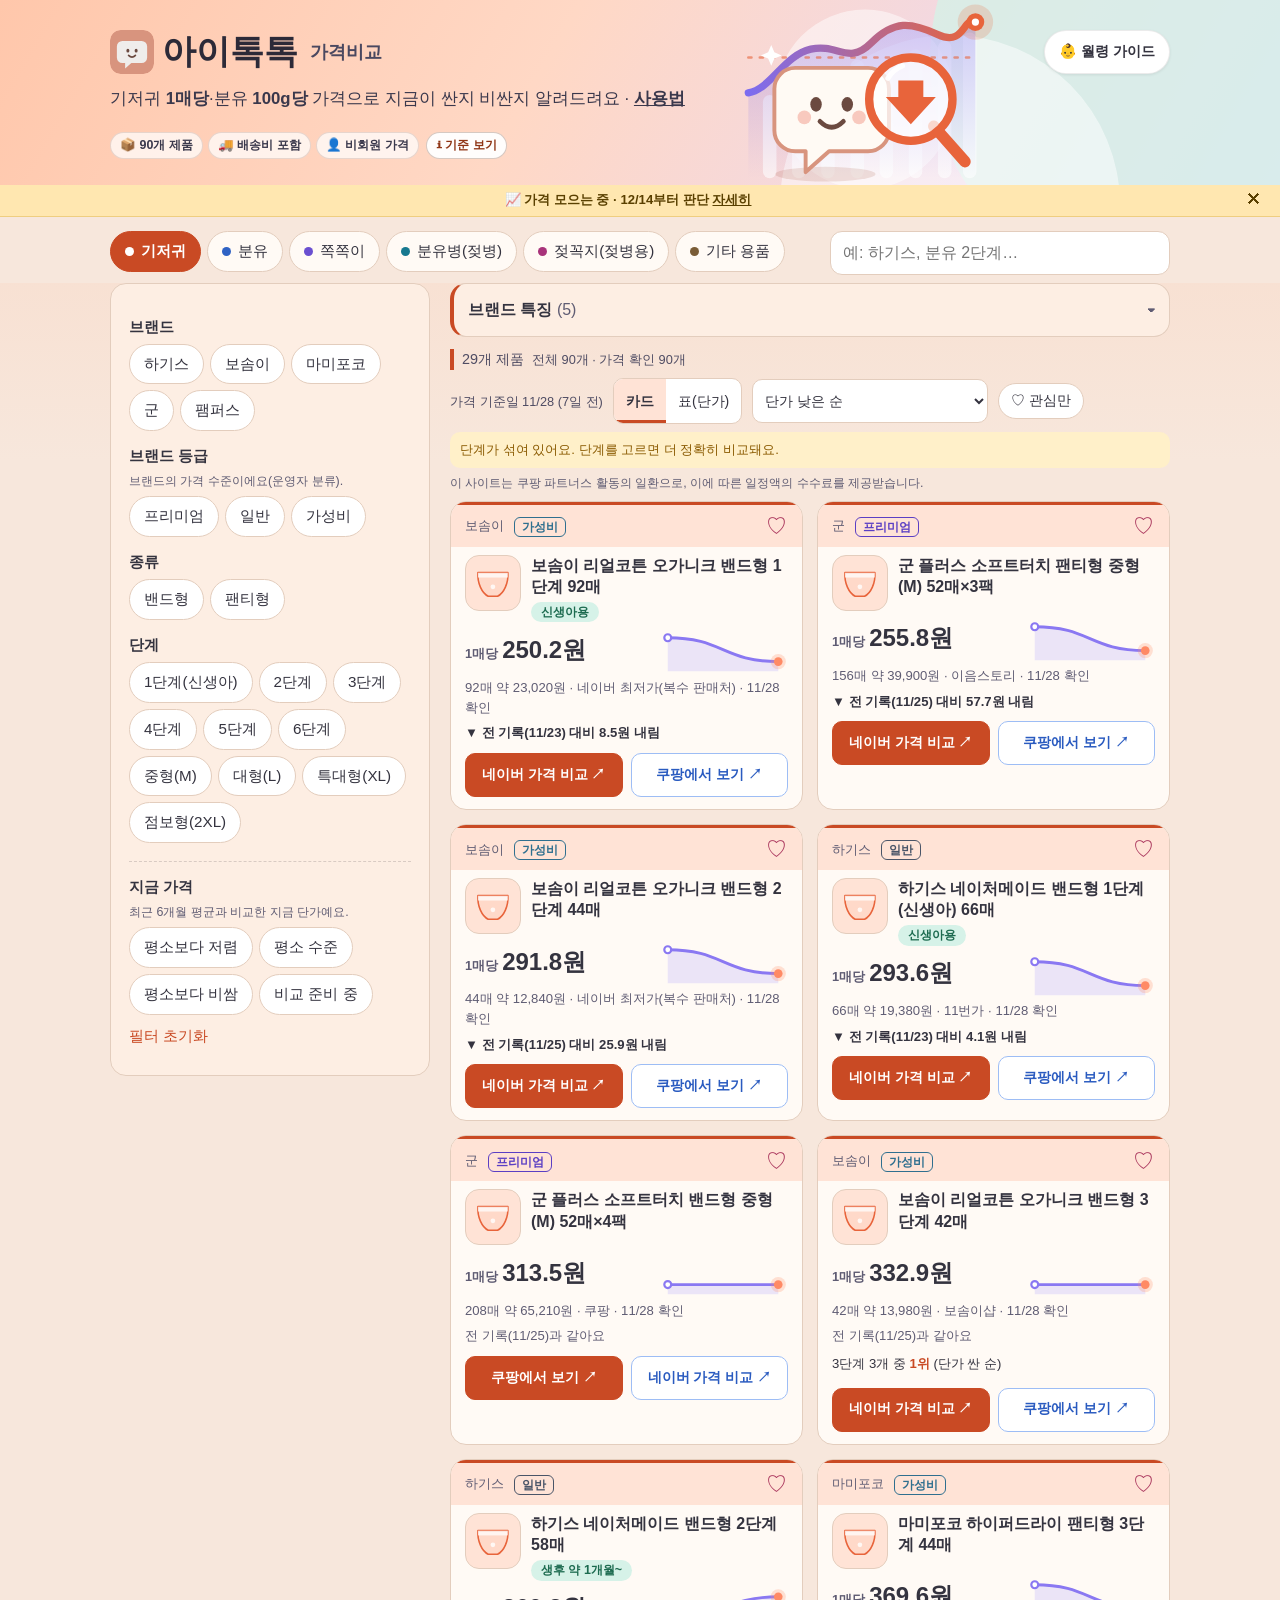
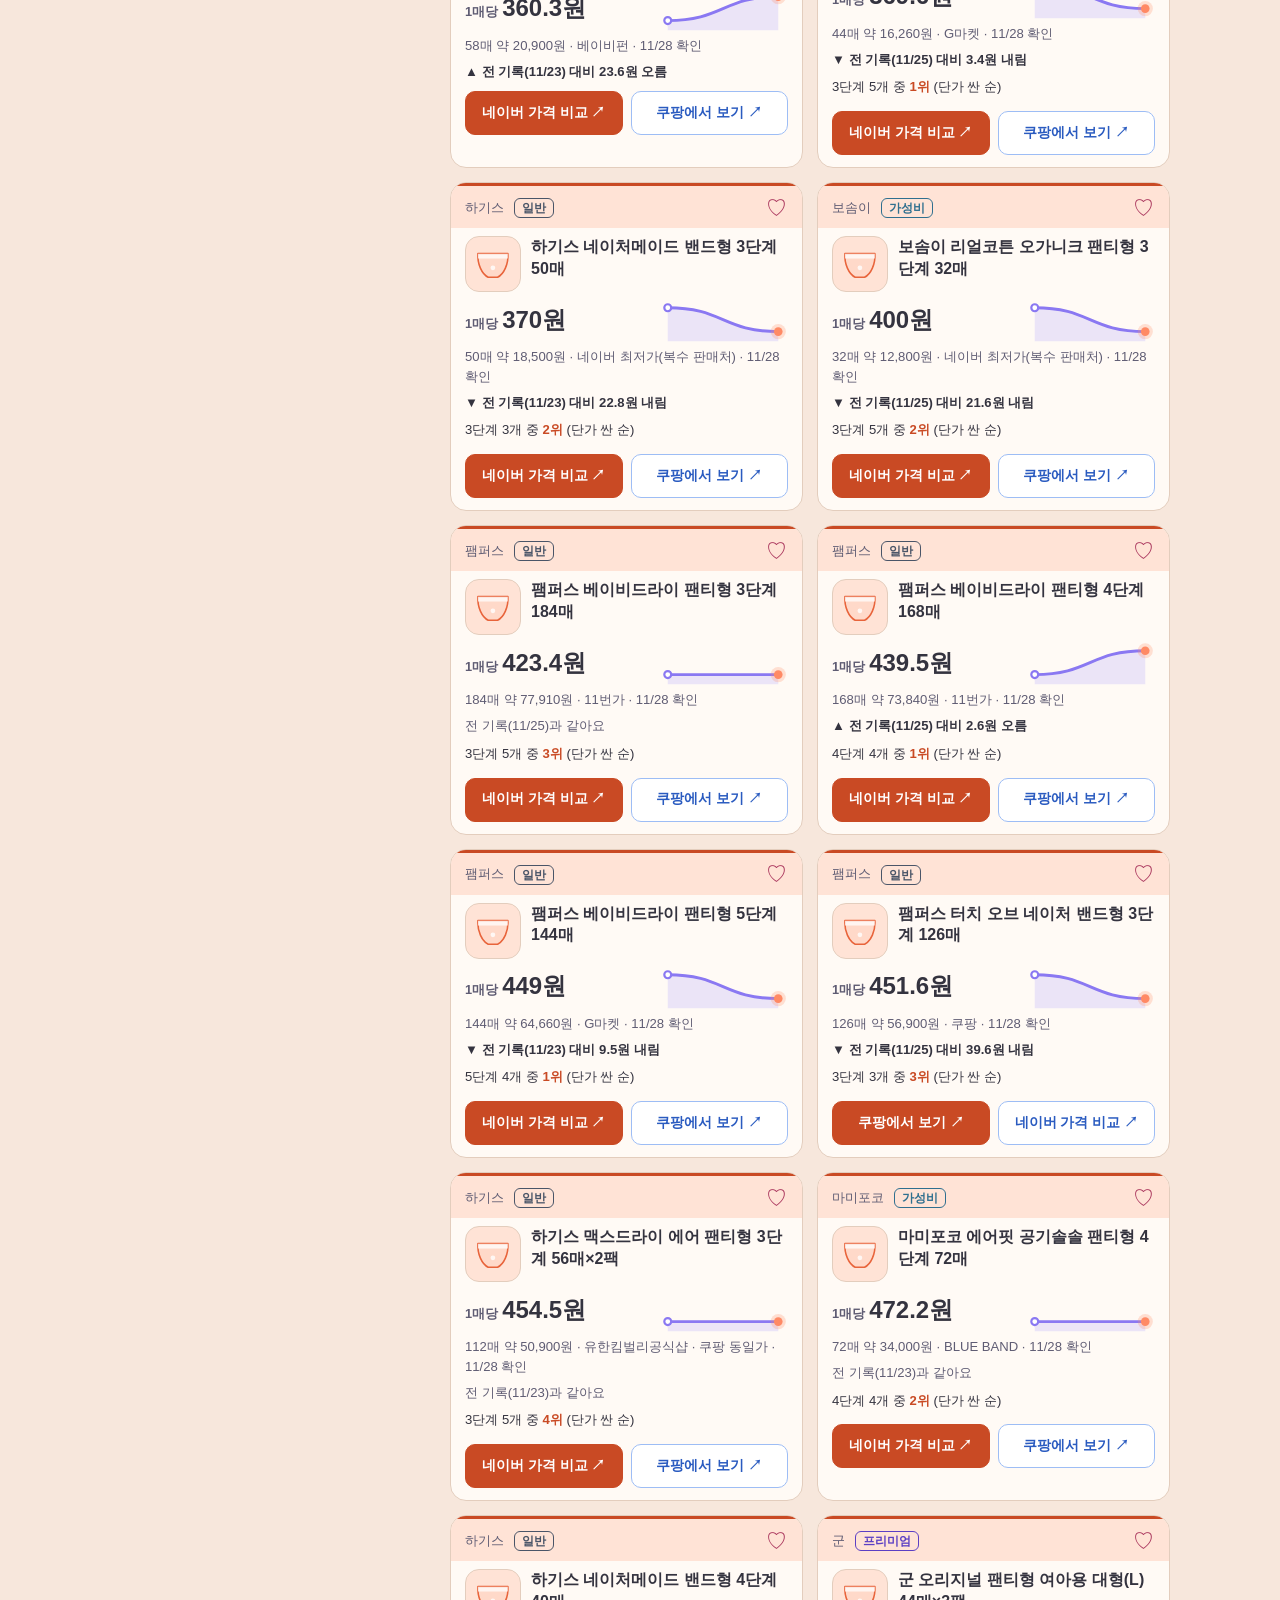
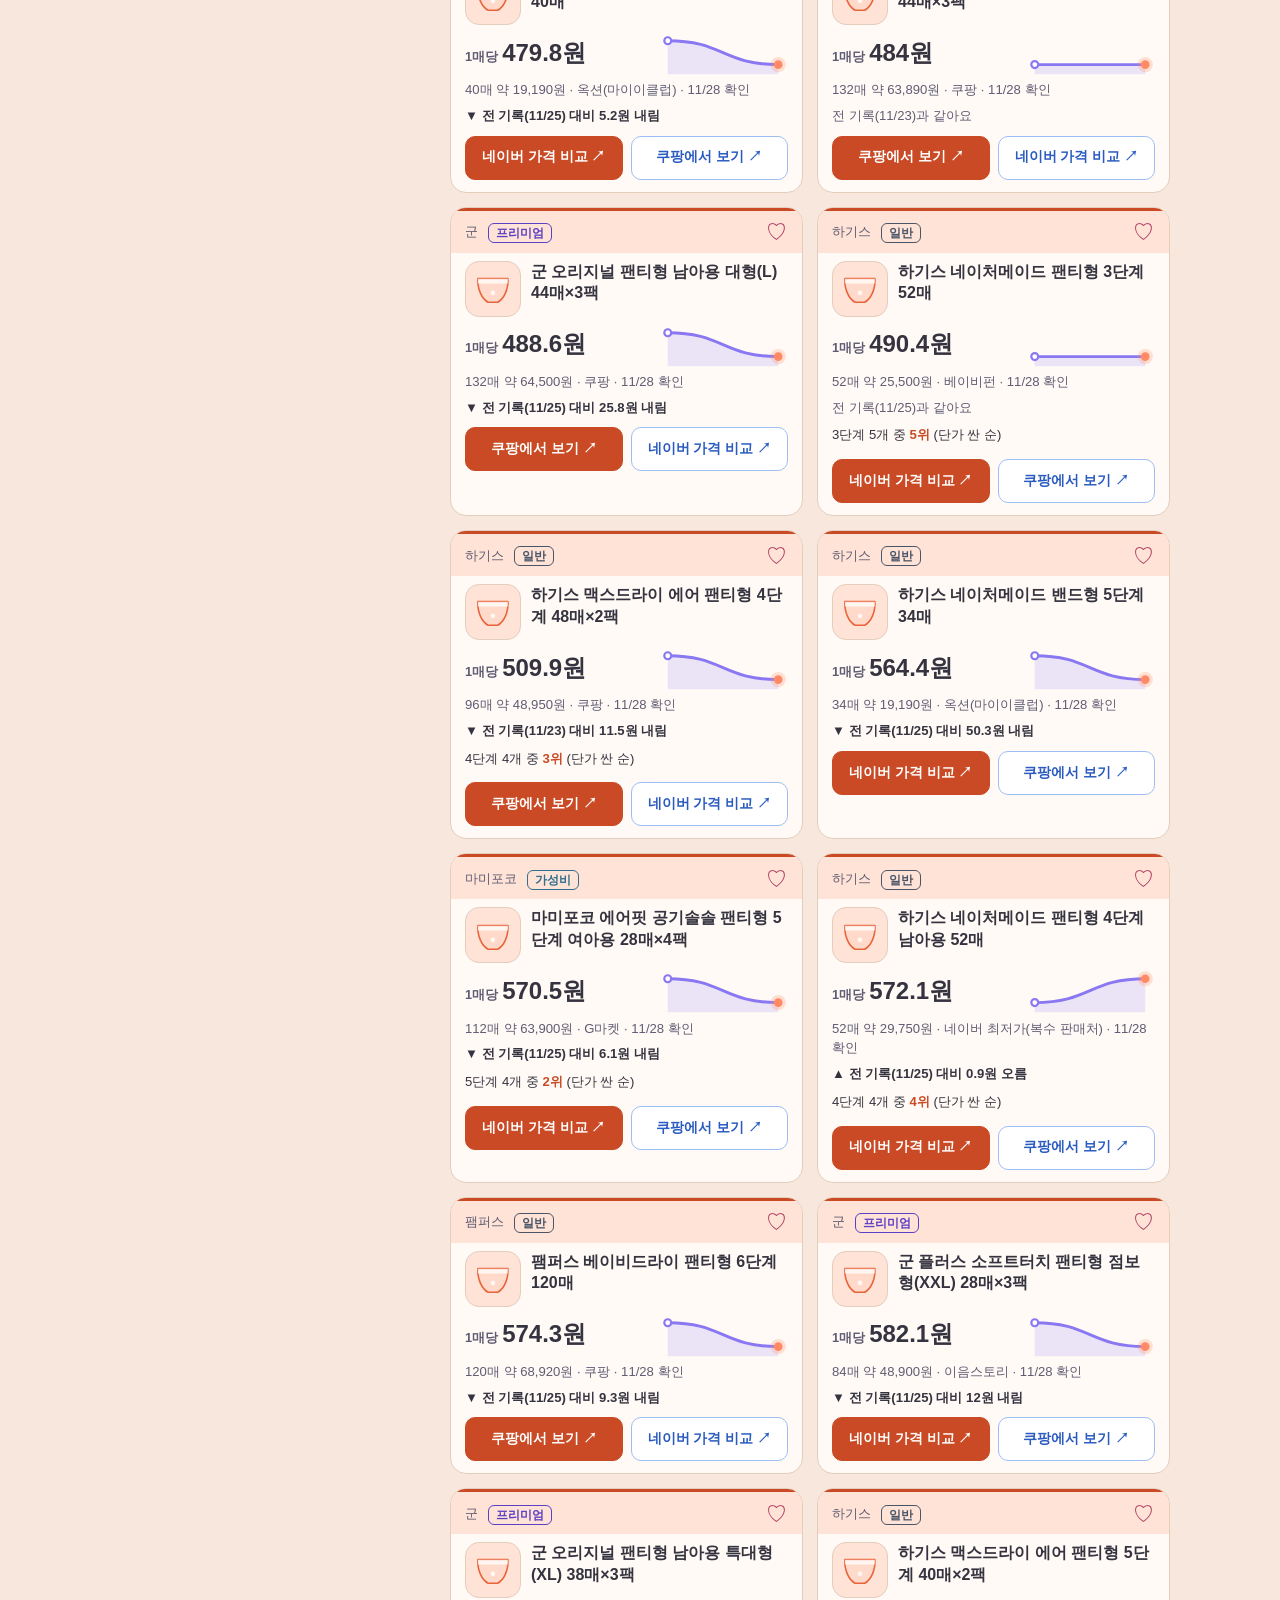
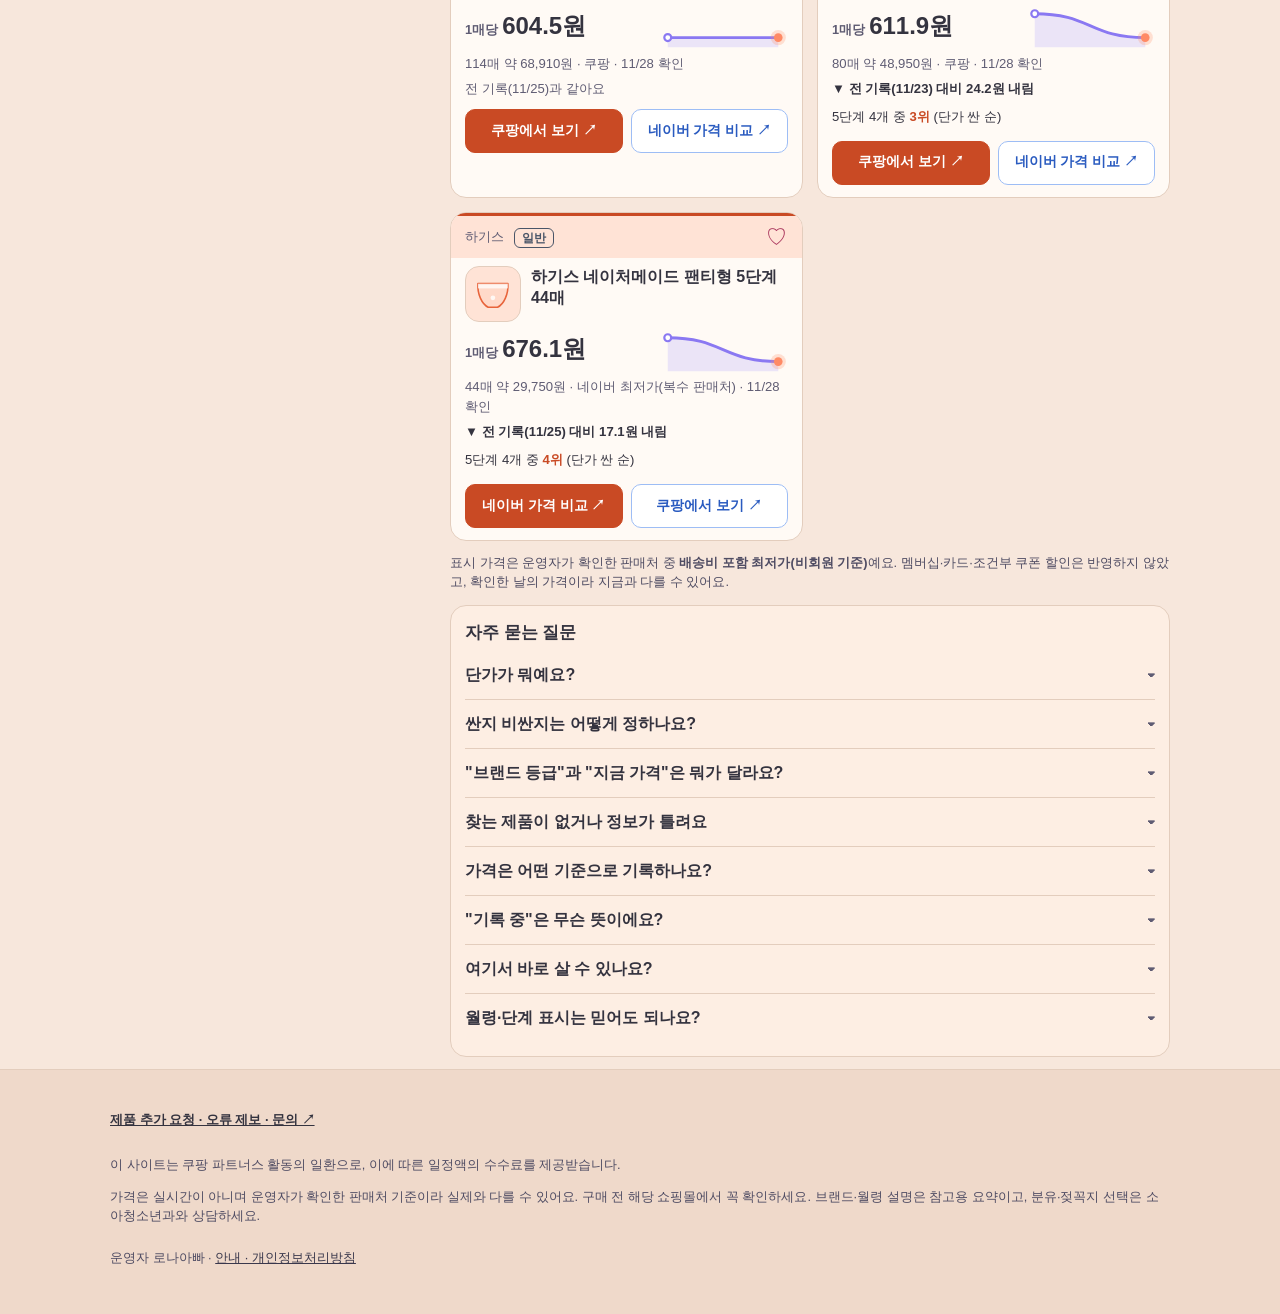
==== commit f60414a2: "그래프 개선: 곡선·면 채움·값 라벨로 직선 느낌 제거, 끝점 잘림 수정 Co-Authored-By: Claude Sonnet 5.5 <noreply@anthropic.com> C" ====
--- a/index.html
+++ b/index.html
@@ -19,7 +19,7 @@
   <link rel="icon" href="data:image/svg+xml,%3Csvg xmlns=%22http://www.w3.org/2000/svg%22 viewBox=%220 0 64 64%22%3E%3Crect width=%2264%22 height=%2264%22 rx=%2215%22 fill=%22%23D8947E%22/%3E%3Cpath d=%22M18 16h28a8 8 0 0 1 8 8v16a8 8 0 0 1-8 8H31l-9 8v-8h-4a8 8 0 0 1-8-8V24a8 8 0 0 1 8-8z%22 fill=%22%23EFEDEB%22/%3E%3Cellipse cx=%2226%22 cy=%2230%22 rx=%222.2%22 ry=%222.8%22 fill=%22%236B4A40%22/%3E%3Cellipse cx=%2238%22 cy=%2230%22 rx=%222.2%22 ry=%222.8%22 fill=%22%236B4A40%22/%3E%3Cpath d=%22M27 37q5 5 10 0%22 stroke=%22%236B4A40%22 stroke-width=%222.4%22 fill=%22none%22 stroke-linecap=%22round%22/%3E%3C/svg%3E">
   <link rel="apple-touch-icon" href="img/icon-180.png">
   <meta name="description" content="아이톡톡 가격비교: 기저귀·분유·쪽쪽이·젖병 등 육아용품의 시장 최저 단가 추이를 보고, 지금 가격이 싼지 비싼지 확인하세요.">
-  <link rel="stylesheet" href="css/style.css?v=20261127m">
+  <link rel="stylesheet" href="css/style.css?v=20261128b">
 </head>
 <body>
   <header class="top">
@@ -255,7 +255,7 @@
   </div>
   <iframe name="inqSink" id="inqSink" title="제출 결과" hidden></iframe>
 
-  <script src="js/app.js?v=20261127m"></script>
-  <script src="js/inquiry.js?v=20261127m" defer></script>
+  <script src="js/app.js?v=20261128b"></script>
+  <script src="js/inquiry.js?v=20261128b" defer></script>
 </body>
 </html>
--- a/css/style.css
+++ b/css/style.css
@@ -86,7 +86,7 @@
 .diff{font-size:.85rem;font-weight:700}
 .diff.cheap{color:var(--cheap)}.diff.pricey{color:var(--pricey)}.diff.normal{color:var(--normal)}.diff.pending{color:var(--pend)}
 .low{font-size:.78rem;color:var(--cheap);font-weight:700}
-svg.spark{width:42%;max-width:130px;height:34px;flex:0 0 auto}
+svg.spark{width:42%;max-width:130px;height:auto;aspect-ratio:3/1;flex:0 0 auto;overflow:visible}
 .mini{font-size:.85rem;color:#2a5bc0;font-weight:700;text-decoration:none;padding:8px 0 8px 10px;white-space:nowrap}
 .card.nodata{background:#fffdfb}
 
